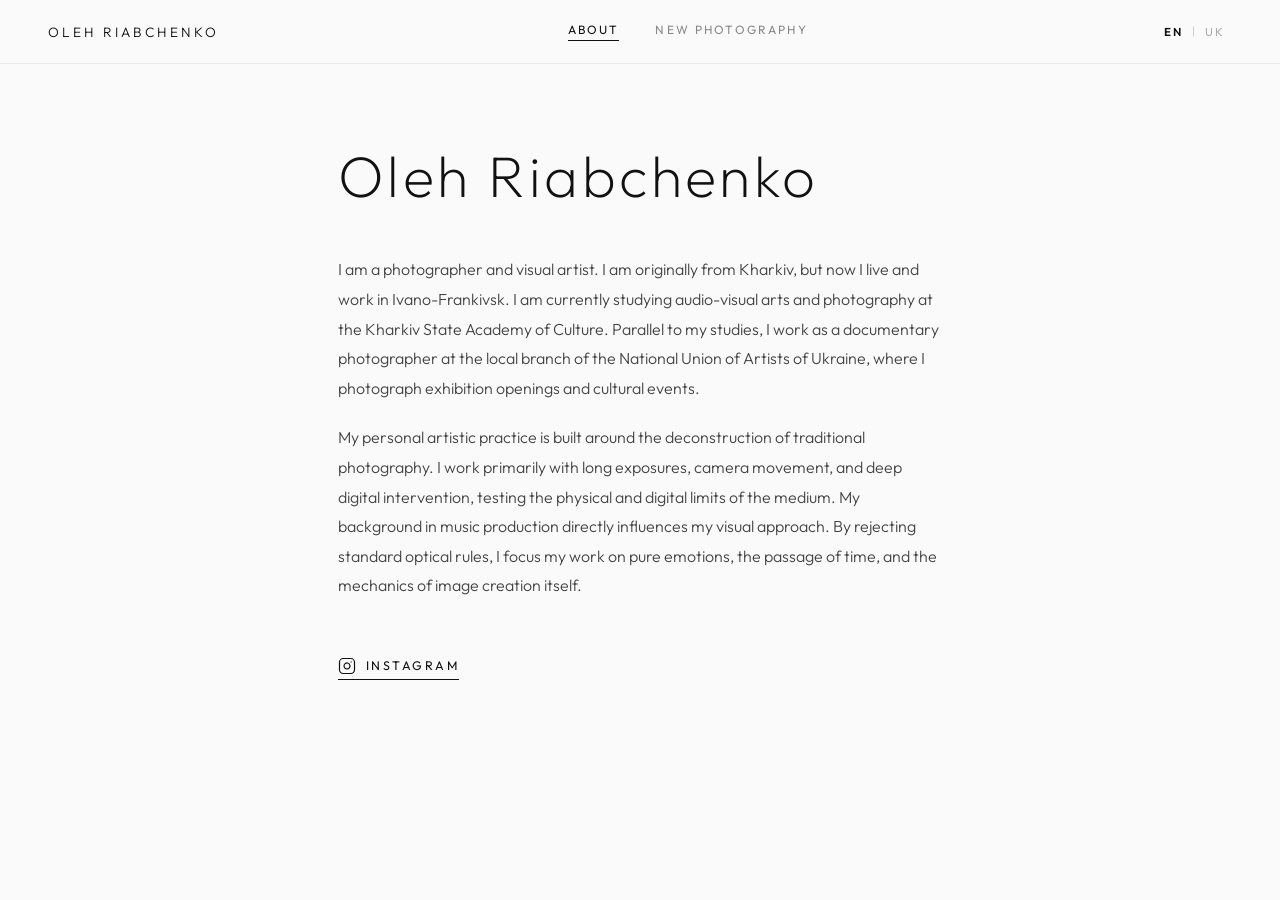
==== index.html @ 73f75c6a "fix: white lightbox overlay, close on photo click" ====
<!DOCTYPE html>
<html lang="en">
<head>
  <meta charset="UTF-8">
  <meta name="viewport" content="width=device-width, initial-scale=1.0">
  <title>Oleh Riabchenko</title>
  <meta name="description" content="Photography portfolio of Oleh Riabchenko — visual artist from Ukraine.">
  <link rel="preconnect" href="https://fonts.googleapis.com">
  <link rel="preconnect" href="https://fonts.gstatic.com" crossorigin>
  <link href="https://fonts.googleapis.com/css2?family=Outfit:wght@200;300;400;600&display=swap" rel="stylesheet">
  <style>
    *, *::before, *::after {
      box-sizing: border-box;
      margin: 0;
      padding: 0;
    }

    html {
      scroll-behavior: smooth;
    }

    body {
      font-family: 'Outfit', sans-serif;
      background: #fafafa;
      color: #111;
      min-height: 100vh;
    }

    /* ── Navigation ── */
    nav {
      position: fixed;
      top: 0; left: 0; right: 0;
      z-index: 200;
      display: flex;
      align-items: center;
      justify-content: space-between;
      padding: 0 48px;
      height: 64px;
      background: rgba(250, 250, 250, 0.92);
      backdrop-filter: blur(12px);
      -webkit-backdrop-filter: blur(12px);
      border-bottom: 1px solid rgba(0,0,0,0.07);
    }

    .nav-brand {
      font-size: 0.85rem;
      font-weight: 300;
      letter-spacing: 0.22em;
      text-transform: uppercase;
      color: #111;
      cursor: pointer;
      user-select: none;
      white-space: nowrap;
    }

    .nav-center {
      display: flex;
      align-items: center;
      gap: 36px;
    }

    .nav-link {
      font-size: 0.75rem;
      font-weight: 400;
      letter-spacing: 0.18em;
      text-transform: uppercase;
      color: #888;
      cursor: pointer;
      user-select: none;
      padding-bottom: 3px;
      border-bottom: 1px solid transparent;
      transition: color 0.2s, border-color 0.2s;
      white-space: nowrap;
    }

    .nav-link:hover {
      color: #111;
    }

    .nav-link.active {
      color: #111;
      border-bottom-color: #111;
    }

    .lang-toggle {
      display: flex;
      align-items: center;
      gap: 2px;
    }

    .lang-btn {
      background: none;
      border: none;
      cursor: pointer;
      padding: 5px 8px;
      font-size: 0.72rem;
      font-family: 'Outfit', sans-serif;
      letter-spacing: 0.12em;
      text-transform: uppercase;
      color: #aaa;
      transition: color 0.2s;
      line-height: 1;
    }

    .lang-btn.active {
      color: #111;
      font-weight: 600;
    }

    .lang-sep {
      color: #ccc;
      font-size: 0.7rem;
      pointer-events: none;
    }

    /* ── Pages ── */
    main {
      padding-top: 64px;
    }

    .page {
      display: none;
    }

    .page.active {
      display: block;
      animation: pageIn 0.35s cubic-bezier(0.25, 0.46, 0.45, 0.94) both;
    }

    @keyframes pageIn {
      from { opacity: 0; transform: translateY(12px); }
      to   { opacity: 1; transform: translateY(0); }
    }

    /* ── About ── */
    .about-wrap {
      max-width: 700px;
      margin: 0 auto;
      padding: 80px 48px 120px;
    }

    .about-name {
      font-size: clamp(2.2rem, 5vw, 3.6rem);
      font-weight: 200;
      letter-spacing: 0.06em;
      line-height: 1.1;
      margin-bottom: 48px;
      color: #111;
    }

    .about-body {
      font-size: 1rem;
      line-height: 1.85;
      color: #444;
      font-weight: 300;
    }

    .about-body p + p {
      margin-top: 20px;
    }

    .ig-link {
      display: inline-flex;
      align-items: center;
      gap: 10px;
      margin-top: 56px;
      text-decoration: none;
      color: #111;
      font-size: 0.78rem;
      letter-spacing: 0.2em;
      text-transform: uppercase;
      font-weight: 400;
      padding-bottom: 4px;
      border-bottom: 1px solid #111;
      transition: opacity 0.25s;
    }

    .ig-link:hover {
      opacity: 0.45;
    }

    .ig-link svg {
      flex-shrink: 0;
    }

    /* ── Photography ── */
    .photo-wrap {
      max-width: 1440px;
      margin: 0 auto;
      padding: 80px 48px 120px;
    }

    .photo-heading {
      font-size: clamp(1.8rem, 4vw, 3rem);
      font-weight: 200;
      letter-spacing: 0.08em;
      margin-bottom: 36px;
      color: #111;
    }

    .photo-intro {
      max-width: 760px;
      font-size: 0.96rem;
      line-height: 1.85;
      color: #555;
      font-weight: 300;
      margin-bottom: 72px;
    }

    .photo-intro p + p {
      margin-top: 18px;
    }

    /* ── Grid ── */
    .grid {
      display: grid;
      grid-template-columns: repeat(4, 1fr);
      gap: 6px;
    }

    @media (max-width: 1100px) {
      .grid { grid-template-columns: repeat(3, 1fr); }
    }

    @media (max-width: 700px) {
      .grid { grid-template-columns: repeat(2, 1fr); }
      nav { padding: 0 20px; }
      .nav-brand { font-size: 0.75rem; letter-spacing: 0.12em; }
      .nav-center { gap: 20px; }
      .about-wrap, .photo-wrap { padding: 60px 20px 80px; }
    }

    .grid-item {
      overflow: hidden;
      cursor: zoom-in;
      background: #e8e8e8;
      aspect-ratio: 4 / 5;
      position: relative;
    }

    .grid-item img {
      width: 100%;
      height: 100%;
      object-fit: cover;
      display: block;
      transition: transform 0.45s cubic-bezier(0.25, 0.46, 0.45, 0.94),
                  opacity 0.3s;
    }

    .grid-item:hover img {
      transform: scale(1.04);
    }

    /* ── Lightbox ── */
    #lightbox {
      display: none;
      position: fixed;
      inset: 0;
      z-index: 1000;
      background: rgba(255, 255, 255, 0.97);
      align-items: center;
      justify-content: center;
      cursor: zoom-out;
    }

    #lightbox.open {
      display: flex;
      animation: lbIn 0.2s ease both;
    }

    @keyframes lbIn {
      from { opacity: 0; }
      to   { opacity: 1; }
    }

    #lb-img {
      max-width: 92vw;
      max-height: 92vh;
      object-fit: contain;
      display: block;
      box-shadow: 0 24px 80px rgba(0,0,0,0.6);
    }

    #lb-close {
      position: fixed;
      top: 20px;
      right: 28px;
      width: 40px;
      height: 40px;
      display: flex;
      align-items: center;
      justify-content: center;
      color: rgba(0, 0, 0, 0.45);
      font-size: 1.8rem;
      cursor: pointer;
      background: none;
      border: none;
      line-height: 1;
      transition: color 0.2s;
      font-family: 'Outfit', sans-serif;
      font-weight: 200;
    }

    #lb-close:hover {
      color: #000;
    }
  </style>
</head>
<body>

  <!-- Navigation -->
  <nav>
    <span class="nav-brand" onclick="showPage('about')">Oleh Riabchenko</span>

    <div class="nav-center">
      <span class="nav-link active" id="nav-about" onclick="showPage('about')">About</span>
      <span class="nav-link" id="nav-photo" onclick="showPage('photo')">New Photography</span>
    </div>

    <div class="lang-toggle">
      <button class="lang-btn" id="btn-en" onclick="setLang('en')">EN</button>
      <span class="lang-sep">|</span>
      <button class="lang-btn" id="btn-uk" onclick="setLang('uk')">UK</button>
    </div>
  </nav>

  <main>

    <!-- About page -->
    <div class="page active" id="page-about">
      <div class="about-wrap">
        <h1 class="about-name" id="about-name">Oleh Riabchenko</h1>
        <div class="about-body" id="about-body"></div>
        <a class="ig-link" href="https://www.instagram.com/_riabchenkoo/" target="_blank" rel="noopener noreferrer">
          <svg width="18" height="18" viewBox="0 0 24 24" fill="none" stroke="currentColor" stroke-width="1.6" stroke-linecap="round" stroke-linejoin="round">
            <rect x="2" y="2" width="20" height="20" rx="5" ry="5"/>
            <path d="M16 11.37A4 4 0 1 1 12.63 8 4 4 0 0 1 16 11.37z"/>
            <line x1="17.5" y1="6.5" x2="17.51" y2="6.5"/>
          </svg>
          <span>Instagram</span>
        </a>
      </div>
    </div>

    <!-- New Photography page -->
    <div class="page" id="page-photo">
      <div class="photo-wrap">
        <h1 class="photo-heading" id="photo-heading">New Photography</h1>
        <div class="photo-intro" id="photo-intro"></div>
        <div class="grid" id="photo-grid"></div>
      </div>
    </div>

  </main>

  <!-- Lightbox -->
  <div id="lightbox" onclick="closeLb()">
    <button id="lb-close" onclick="closeLb()">×</button>
    <img id="lb-img" src="" alt="">
  </div>

  <script>
    // ─────────────────────────────────────────
    // Content
    // ─────────────────────────────────────────
    const T = {
      en: {
        navAbout: 'About',
        navPhoto: 'New Photography',
        aboutName: 'Oleh Riabchenko',
        aboutBody: [
          'I am a photographer and visual artist. I am originally from Kharkiv, but now I live and work in Ivano-Frankivsk. I am currently studying audio-visual arts and photography at the Kharkiv State Academy of Culture. Parallel to my studies, I work as a documentary photographer at the local branch of the National Union of Artists of Ukraine, where I photograph exhibition openings and cultural events.',
          'My personal artistic practice is built around the deconstruction of traditional photography. I work primarily with long exposures, camera movement, and deep digital intervention, testing the physical and digital limits of the medium. My background in music production directly influences my visual approach. By rejecting standard optical rules, I focus my work on pure emotions, the passage of time, and the mechanics of image creation itself.'
        ],
        photoHeading: 'New Photography',
        photoIntro: [
          'This series of images is a visual archive of my search for a photographic language: deconstructing traditional photography, seeking new impressions from the shooting process, and processing the resulting material.',
          'The project is based on rejecting standard shooting rules, embracing moderate randomness, impressions, and completely immersing myself in my feelings. It prompts reflection on time, the self, power, music, and enjoying the moment.',
          'At the end of 2023, while I was in Kharkiv, I stood on the balcony of my apartment and painted with light. Using a long exposure, I captured the headlights of cars, street lamps, and the light from the apartments in the building across the street. I was amazed by the result. It felt as if I had discovered a new kind of photography for myself. After that, I photographed everything that caught my eye in this manner. Camera movements played an important role in shaping the image.',
          'In 2025, after moving to Ivano-Frankivsk, I renewed my interest in this new photography. At first, I put the camera on a tripod and moved it horizontally, trying to create a temporal panorama of the landscape. After that, I took the camera off the tripod and shot entirely handheld. The long exposure was achieved using an ND filter and a stopped-down aperture. The exposure was set using several methods: aperture priority, manual mode, and BULB mode. The latter added more of my personal presence to the photograph.',
          'The subjects of my shoots were things I found interesting: textures, light, and environments.',
          'During the post-processing stage, I resorted to increasingly bold experiments. Initially, it was moderate image processing, but later it turned into severely squeezing the image. The RGB curves became increasingly unpredictable and extreme. Each channel of the RGB curve was edited individually. The intensity and style of the editing, the color choices, and the shapes reflect my state and emotions at the moment of processing the image. My goal was to distort the original image as much as possible and see something completely different.',
          'My works are open to interpretation. In them, you can see and hear what you are thinking about, or things you previously did not know.'
        ]
      },
      uk: {
        navAbout: 'Про мене',
        navPhoto: 'Нова фотографія',
        aboutName: 'Олег Рябченко',
        aboutBody: [
          'Я фотограф та візуальний митець. Я родом із Харкова, але зараз живу та працюю в Івано-Франківську. Наразі я вивчаю аудіовізуальне мистецтво та фотографію в Харківській державній академії культури. Паралельно з навчанням я працюю документальним фотографом у місцевому відділенні Національної спілки художників України, де знімаю відкриття виставок та культурні події.',
          'Моя особиста мистецька практика будується навколо деконструкції традиційної фотографії. Я працюю переважно з довгою витримкою, рухом камери та глибоким цифровим втручанням, випробовуючи фізичні та цифрові межі медіуму. Мій досвід у створенні музики безпосередньо впливає на мій візуальний підхід. Відкидаючи стандартні оптичні правила, я фокусую свою роботу на чистих емоціях, плині часу та самій механіці створення зображення.'
        ],
        photoHeading: 'Нова фотографія',
        photoIntro: [
          'Ця серія зображень є візуальним архівом мого пошуку фотографічної мови: деконструювання традиційної фотографії, пошук нових вражень від фотографування та обробки отриманого матеріалу.',
          'Проєкт базується на відмові від стандартних правил зйомки, помірній випадковості, враженнях та повному зануренні у свої відчуття. Він наштовхує на роздуми про час, власне Я, силу, музику та насолоду моментом.',
          'Наприкінці 2023 року, коли я був у Харкові, я стояв на балконі своєї квартири та малював світлом. На довгій витримці я захоплював світло фар машин, вуличних ліхтарів та світло з квартир у будинку навпроти. Я був вражений результатом. Я ніби відкрив для себе нову фотографію. Далі я фотографував так усе, що потрапляло під мій погляд. Рухи камери відігравали важливу роль у формуванні зображення.',
          'У 2025 році, переїхавши до Івано-Франківська, я поновив свою зацікавленість новою фотографією. Спочатку я ставив камеру на штатив та рухав її горизонтально, намагаючись зробити часову панораму пейзажу. Після цього я зняв камеру зі штатива та робив знімки суто з рук. Довгу витримку забезпечували ND-фільтр та прикрита діафрагма. Витримка встановлювалася декількома методами: пріоритетом діафрагми, ручним режимом, режимом BULB. Останній режим додавав до фотографії більше моєї присутності.',
          'Об\'єктами зйомки ставали цікаві для мене речі, текстури, світло, середовища.',
          'На етапі постобробки я вдавався до дедалі сміливіших експериментів. Спочатку це була помірна обробка зображення, потім це перетворилося на дуже грубе вичавлювання зображення. RGB-криві ставали дедалі непередбачуваними та екстремальними. Кожен канал RGB-кривої редагувався окремо. Сила та стиль обробки, кольорові рішення та форми відображають мій стан та емоції у момент обробки зображення. Я мав на меті максимально спотворити оригінальне зображення та побачити щось зовсім інше.',
          'Мої роботи вільні для інтерпретації. У них можна побачити та почути те, про що ви думаєте, або те, про що раніше не знали.'
        ]
      }
    };

    // ─────────────────────────────────────────
    // Photos list
    // ─────────────────────────────────────────
    const PHOTOS = [
      '0.1.jpg','0.10.jpg','0.2.jpg','0.3.jpg','0.4.jpg','0.5.jpg','0.6.jpg',
      '1.jpg','108.jpg','109.jpg','110.jpg','111.jpg','112.jpg','113.jpg','114.jpg',
      '117.jpg','119.jpg','12.jpg','120.jpg','122.jpg','124.jpg','125.jpg','127.jpg',
      '13.jpg','130.jpg','131.jpg','132.jpg','133.jpg','135.jpg','136.jpg','137.jpg',
      '138.jpg','139.jpg','14.jpg','143.jpg','144.jpg','145.jpg','146.jpg','147.jpg',
      '148.jpg','149.jpg','150.jpg','151.jpg','155.jpg','156.jpg','157.jpg','158.jpg',
      '159.jpg','160.jpg','161.jpg','162.jpg','164.jpg','165.jpg','166.jpg','168.jpg',
      '169.jpg','174.jpg','175.jpg','176.jpg','177.jpg','18.jpg','2.jpg','27.jpg',
      '28.jpg','29.jpg','3.jpg','32.jpg','35.jpg','36.jpg','39.jpg','4.jpg',
      '40.jpg','41.jpg','42.jpg','45.jpg','46.jpg','47.jpg','48.jpg','49.jpg',
      '50.jpg','52.jpg','53.jpg','55.jpg','59.jpg','60.jpg','61.jpg','65.jpg',
      '66.jpg','67.jpg','68.jpg','69.jpg','71.jpg','73.jpg','75.jpg','77.jpg',
      '81.jpg','87.jpg','88.jpg','90.jpg','91.jpg','92.jpg','93.jpg','94.jpg',
      '95.jpg','96.jpg','98.jpg'
    ];

    // ─────────────────────────────────────────
    // State
    // ─────────────────────────────────────────
    let lang = 'en';

    // ─────────────────────────────────────────
    // Language
    // ─────────────────────────────────────────
    function setLang(l) {
      lang = l;
      const c = T[l];

      document.documentElement.lang = l === 'uk' ? 'uk' : 'en';

      document.getElementById('nav-about').textContent = c.navAbout;
      document.getElementById('nav-photo').textContent = c.navPhoto;
      document.getElementById('about-name').textContent = c.aboutName;

      document.getElementById('about-body').innerHTML =
        c.aboutBody.map(p => `<p>${p}</p>`).join('');

      document.getElementById('photo-heading').textContent = c.photoHeading;
      document.getElementById('photo-intro').innerHTML =
        c.photoIntro.map(p => `<p>${p}</p>`).join('');

      document.getElementById('btn-en').classList.toggle('active', l === 'en');
      document.getElementById('btn-uk').classList.toggle('active', l === 'uk');
    }

    // ─────────────────────────────────────────
    // Page switching
    // ─────────────────────────────────────────
    function showPage(id) {
      document.querySelectorAll('.page').forEach(p => p.classList.remove('active'));
      document.querySelectorAll('.nav-link').forEach(l => l.classList.remove('active'));

      document.getElementById('page-' + id).classList.add('active');
      document.getElementById('nav-' + (id === 'photo' ? 'photo' : 'about')).classList.add('active');

      window.scrollTo({ top: 0, behavior: 'instant' });
    }

    // ─────────────────────────────────────────
    // Lightbox
    // ─────────────────────────────────────────
    function openLb(src) {
      document.getElementById('lb-img').src = src;
      document.getElementById('lightbox').classList.add('open');
      document.body.style.overflow = 'hidden';
    }

    function closeLb() {
      document.getElementById('lightbox').classList.remove('open');
      document.body.style.overflow = '';
    }

    document.addEventListener('keydown', e => {
      if (e.key === 'Escape') closeLb();
    });

    // Click on photo itself also closes lightbox
    document.getElementById('lb-img').addEventListener('click', () => closeLb());

    // ─────────────────────────────────────────
    // ─────────────────────────────────────────
    // Natural numeric sort for filenames like 0.1.jpg, 0.10.jpg, 1.jpg, 108.jpg
    // Splits name by ".", compares each segment as integer:
    //   0.1 → [0,1], 0.10 → [0,10], 1 → [1], 108 → [108]
    // Result: 0.1, 0.2, 0.3, 0.4, 0.5, 0.6, 0.10, 1, 2, 3 … 108 …
    // ─────────────────────────────────────────
    function photoKey(f) {
      return f.replace(/\.jpg$/i, '').split('.').map(Number);
    }
    function comparePhotos(a, b) {
      const ak = photoKey(a), bk = photoKey(b);
      for (let i = 0; i < Math.max(ak.length, bk.length); i++) {
        const d = (ak[i] ?? -1) - (bk[i] ?? -1);
        if (d !== 0) return d;
      }
      return 0;
    }
    PHOTOS.sort(comparePhotos);

    // ─────────────────────────────────────────
    // Build photo grid
    // ─────────────────────────────────────────
    function buildGrid() {
      const grid = document.getElementById('photo-grid');
      PHOTOS.forEach(file => {
        const wrap = document.createElement('div');
        wrap.className = 'grid-item';

        const img = document.createElement('img');
        img.src = 'photos/' + file;
        img.alt = '';
        img.loading = 'lazy';
        img.decoding = 'async';

        // Hide broken images
        img.onerror = () => { wrap.style.display = 'none'; };

        wrap.addEventListener('click', () => openLb('photos/' + file));
        wrap.appendChild(img);
        grid.appendChild(wrap);
      });
    }

    // ─────────────────────────────────────────
    // Init
    // ─────────────────────────────────────────
    (function init() {
      buildGrid();
      setLang('en'); // default

      // Auto-detect country
      fetch('https://ipapi.co/json/')
        .then(r => r.json())
        .then(d => { if (d.country_code === 'UA') setLang('uk'); })
        .catch(() => {}); // stay on EN
    })();
  </script>

</body>
</html>
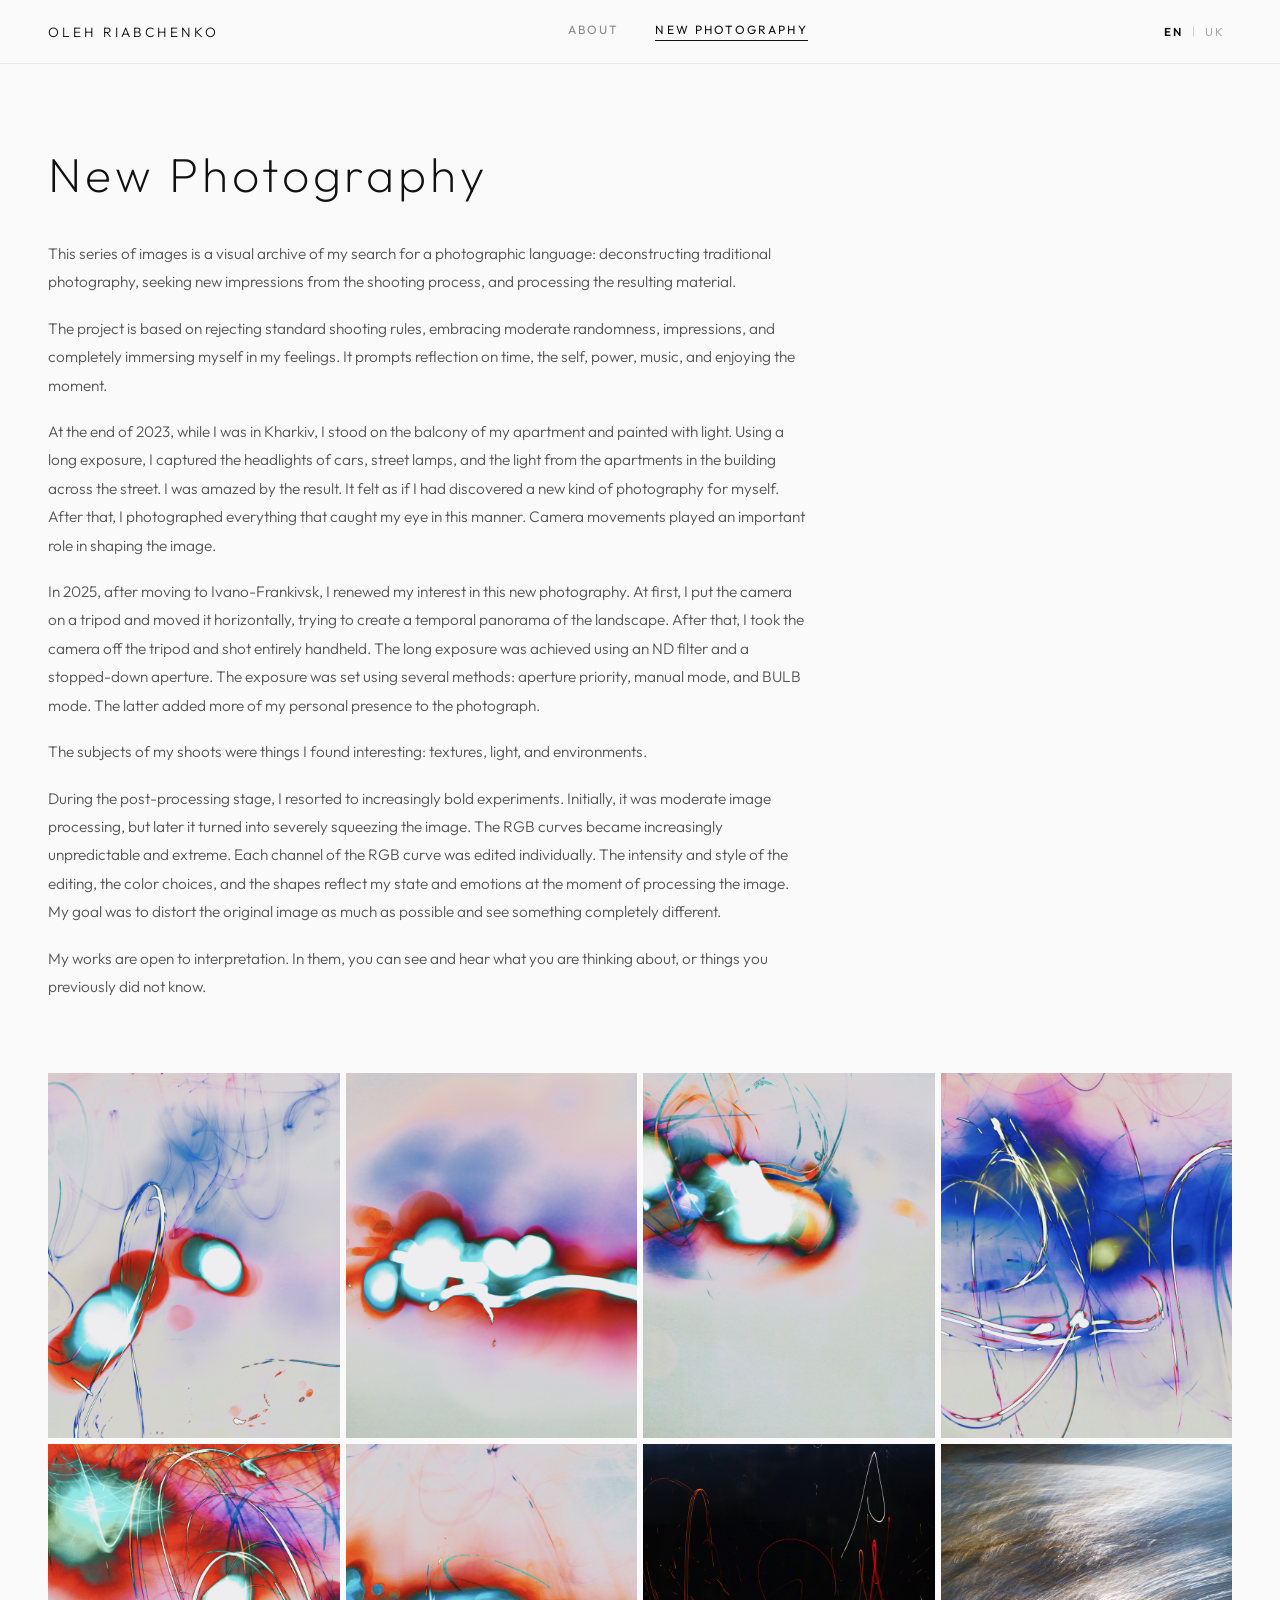
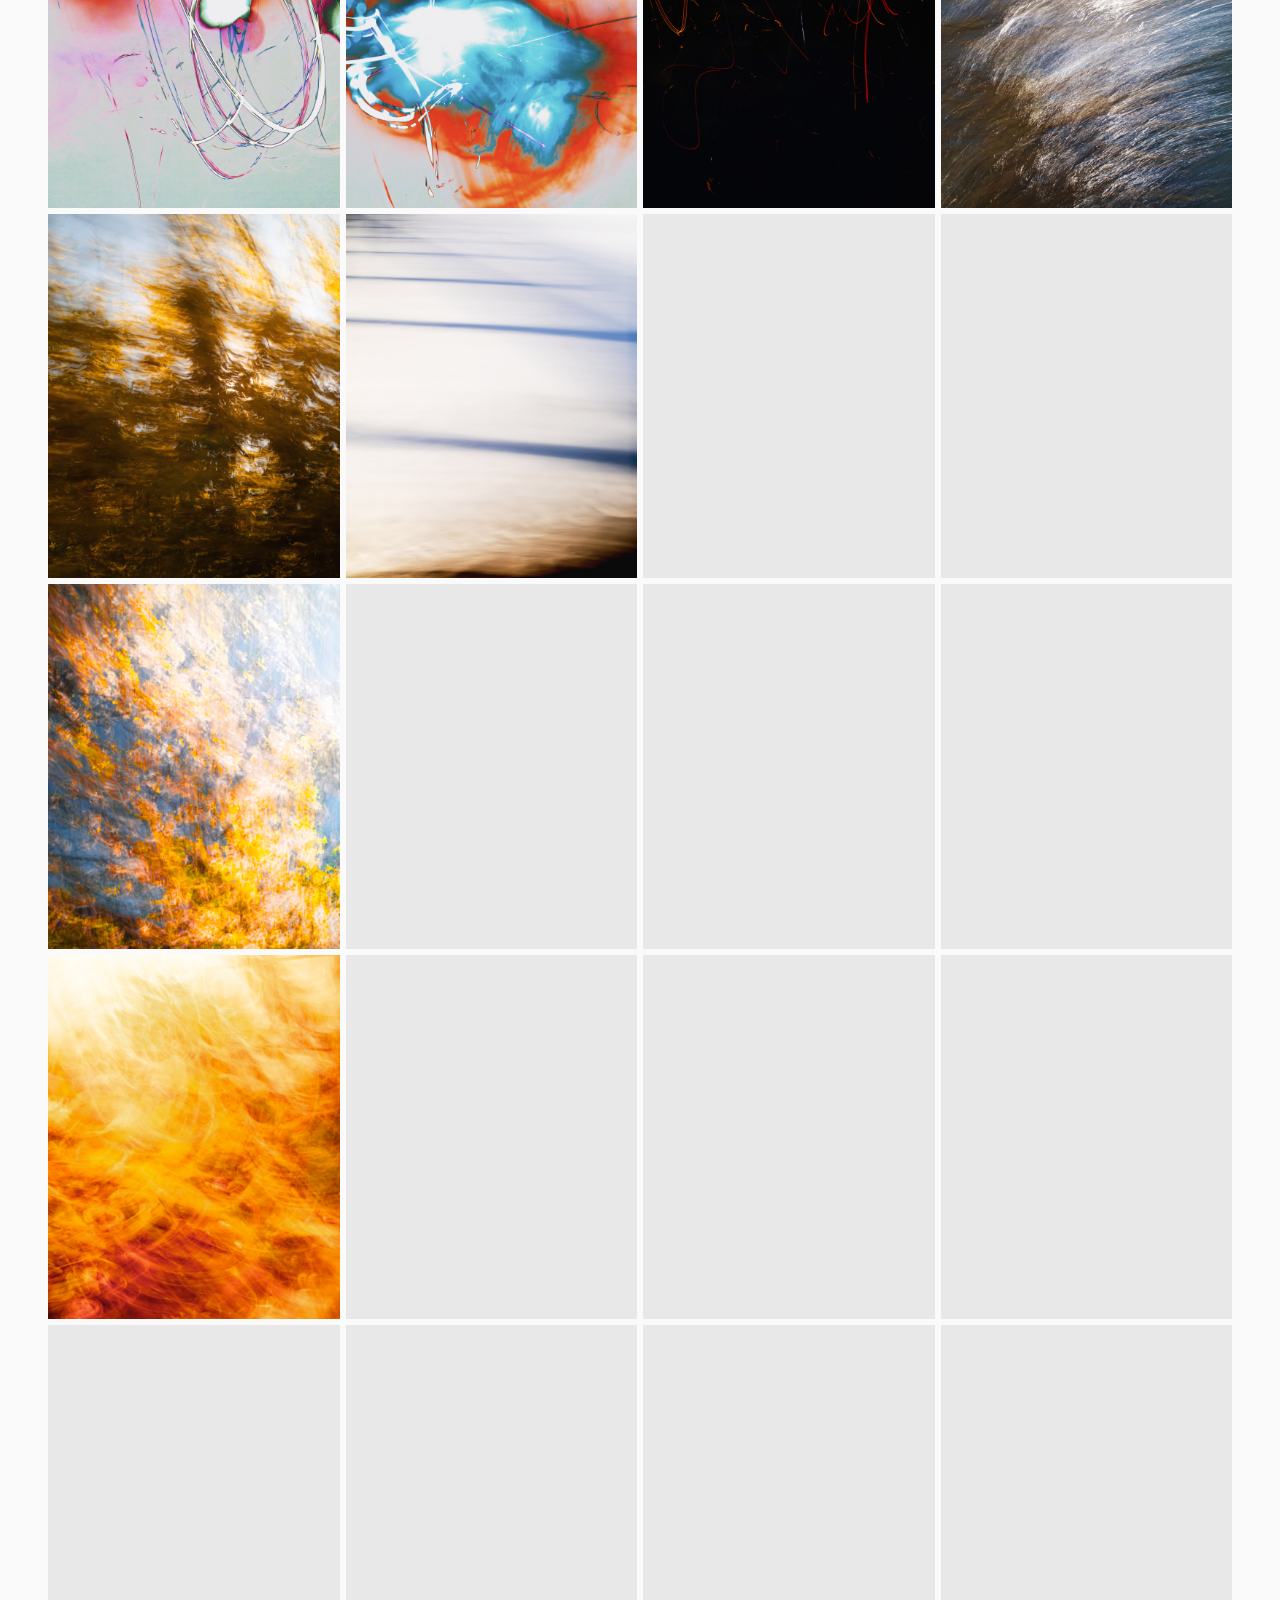
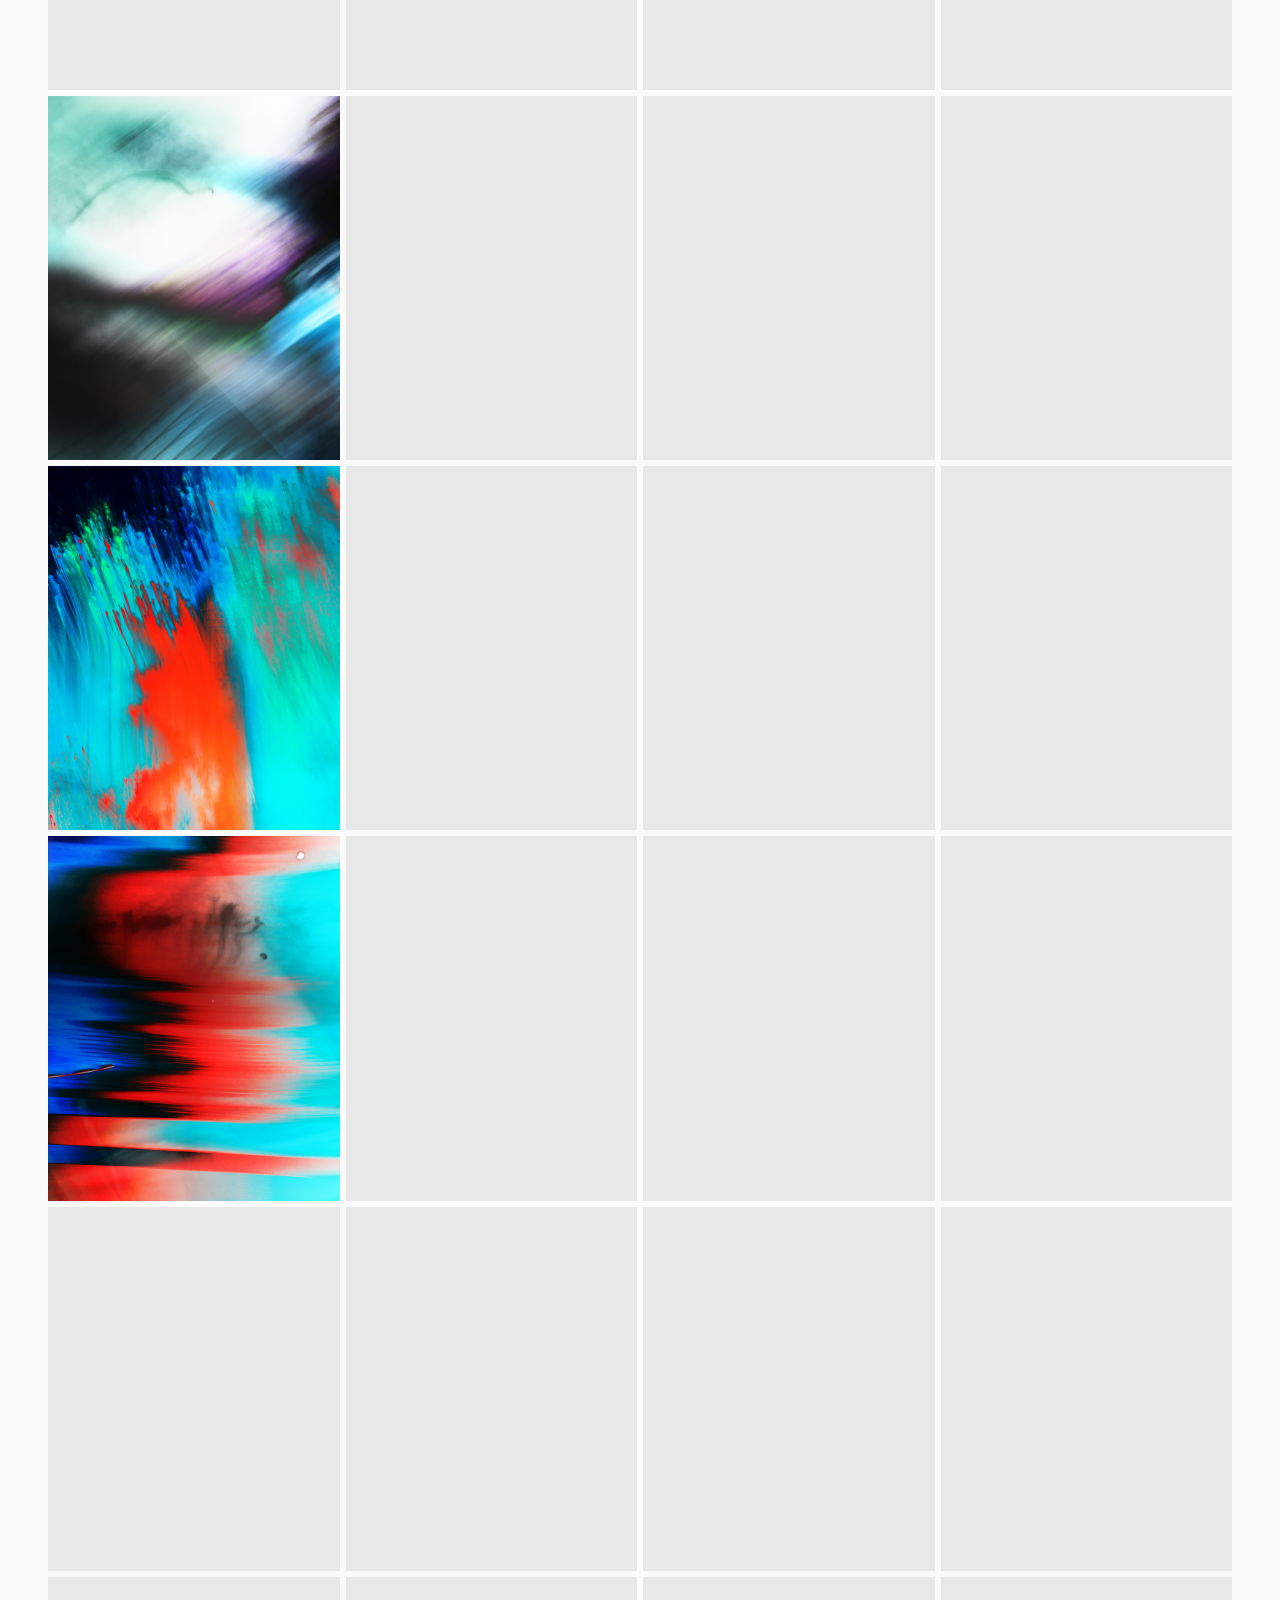
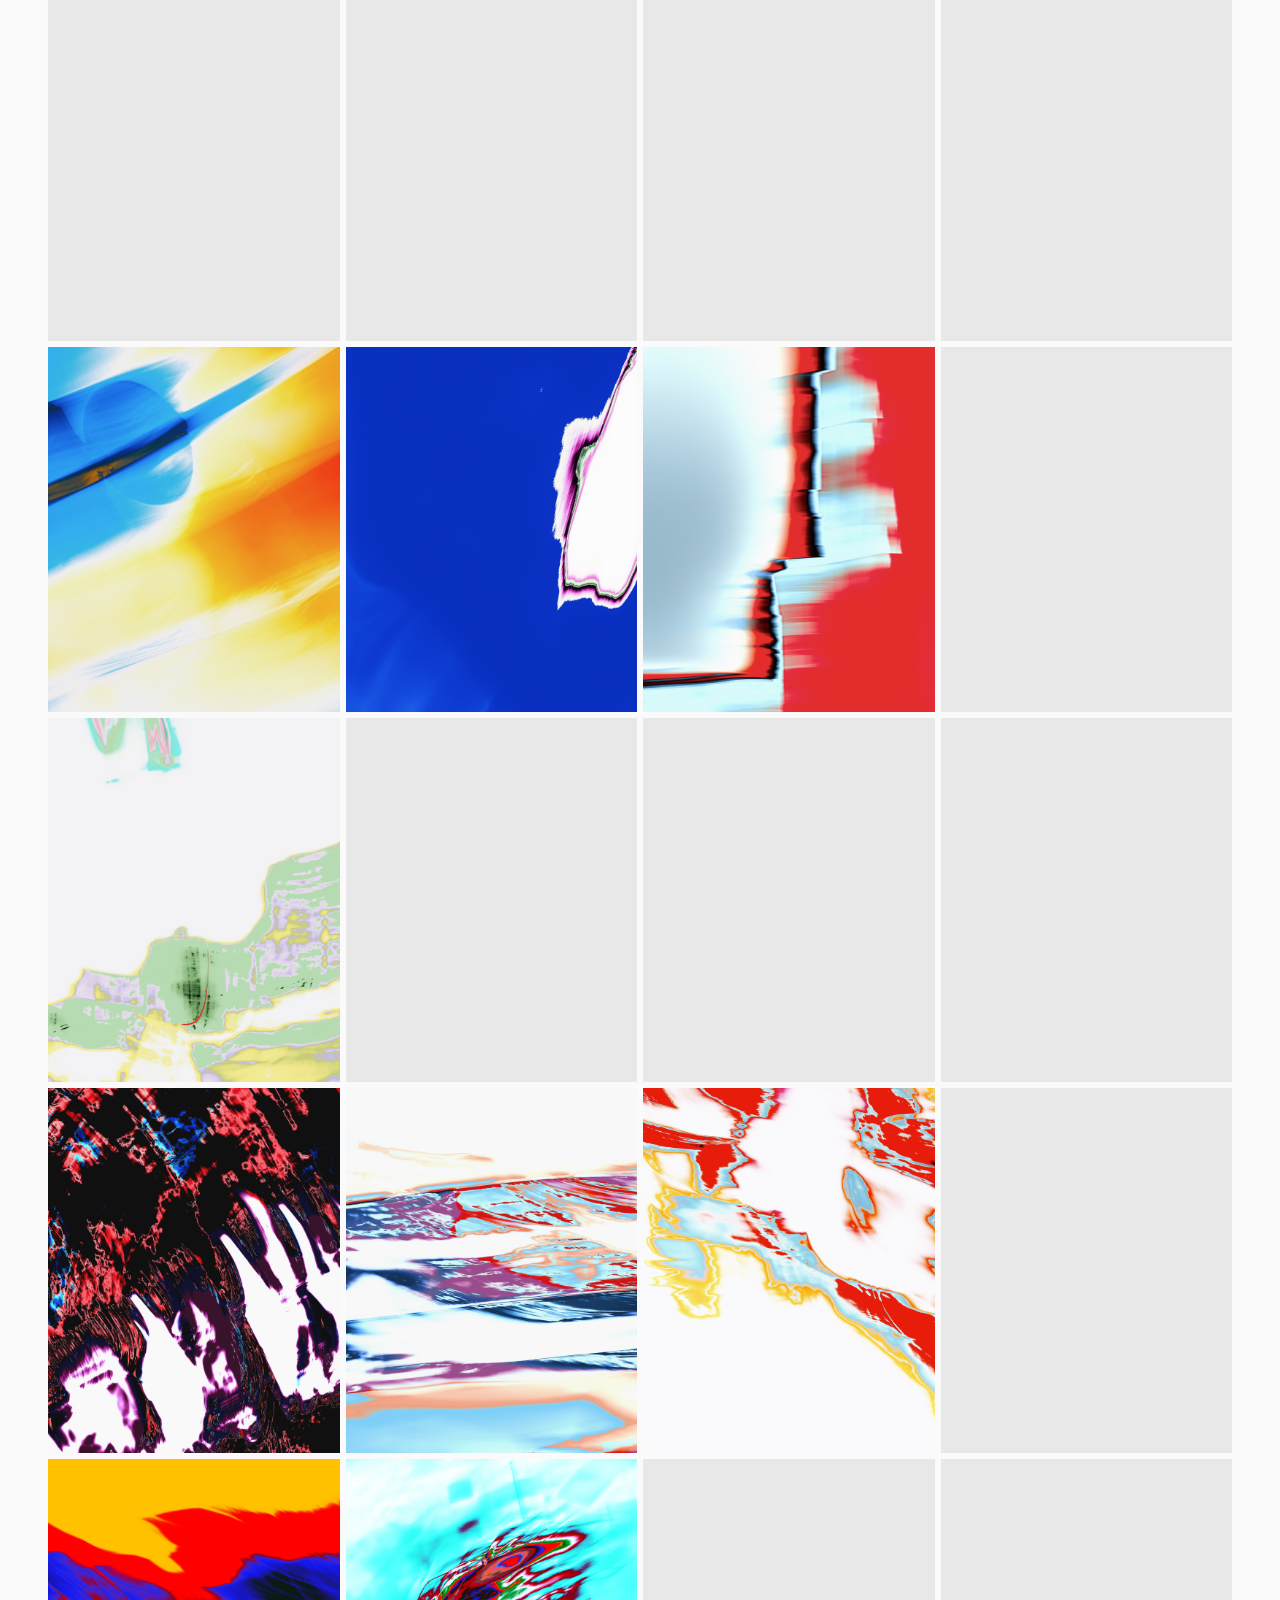
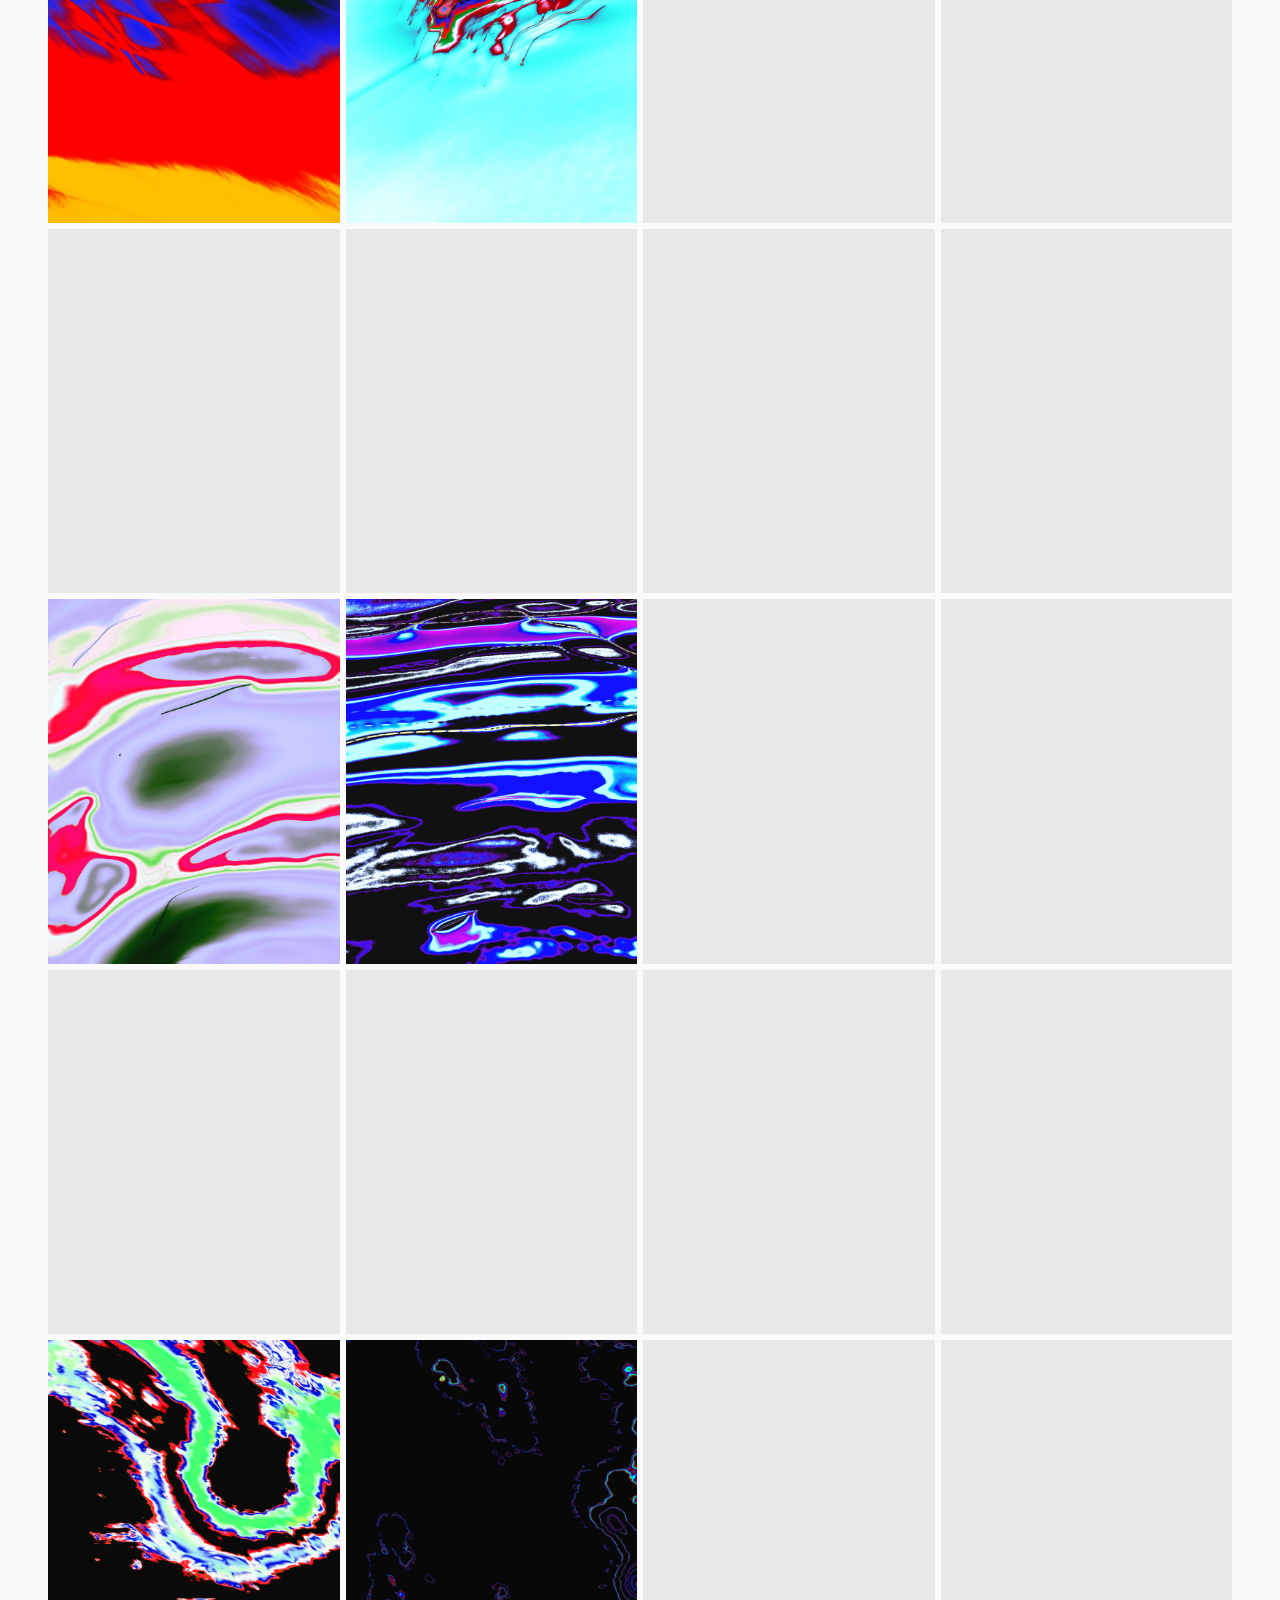
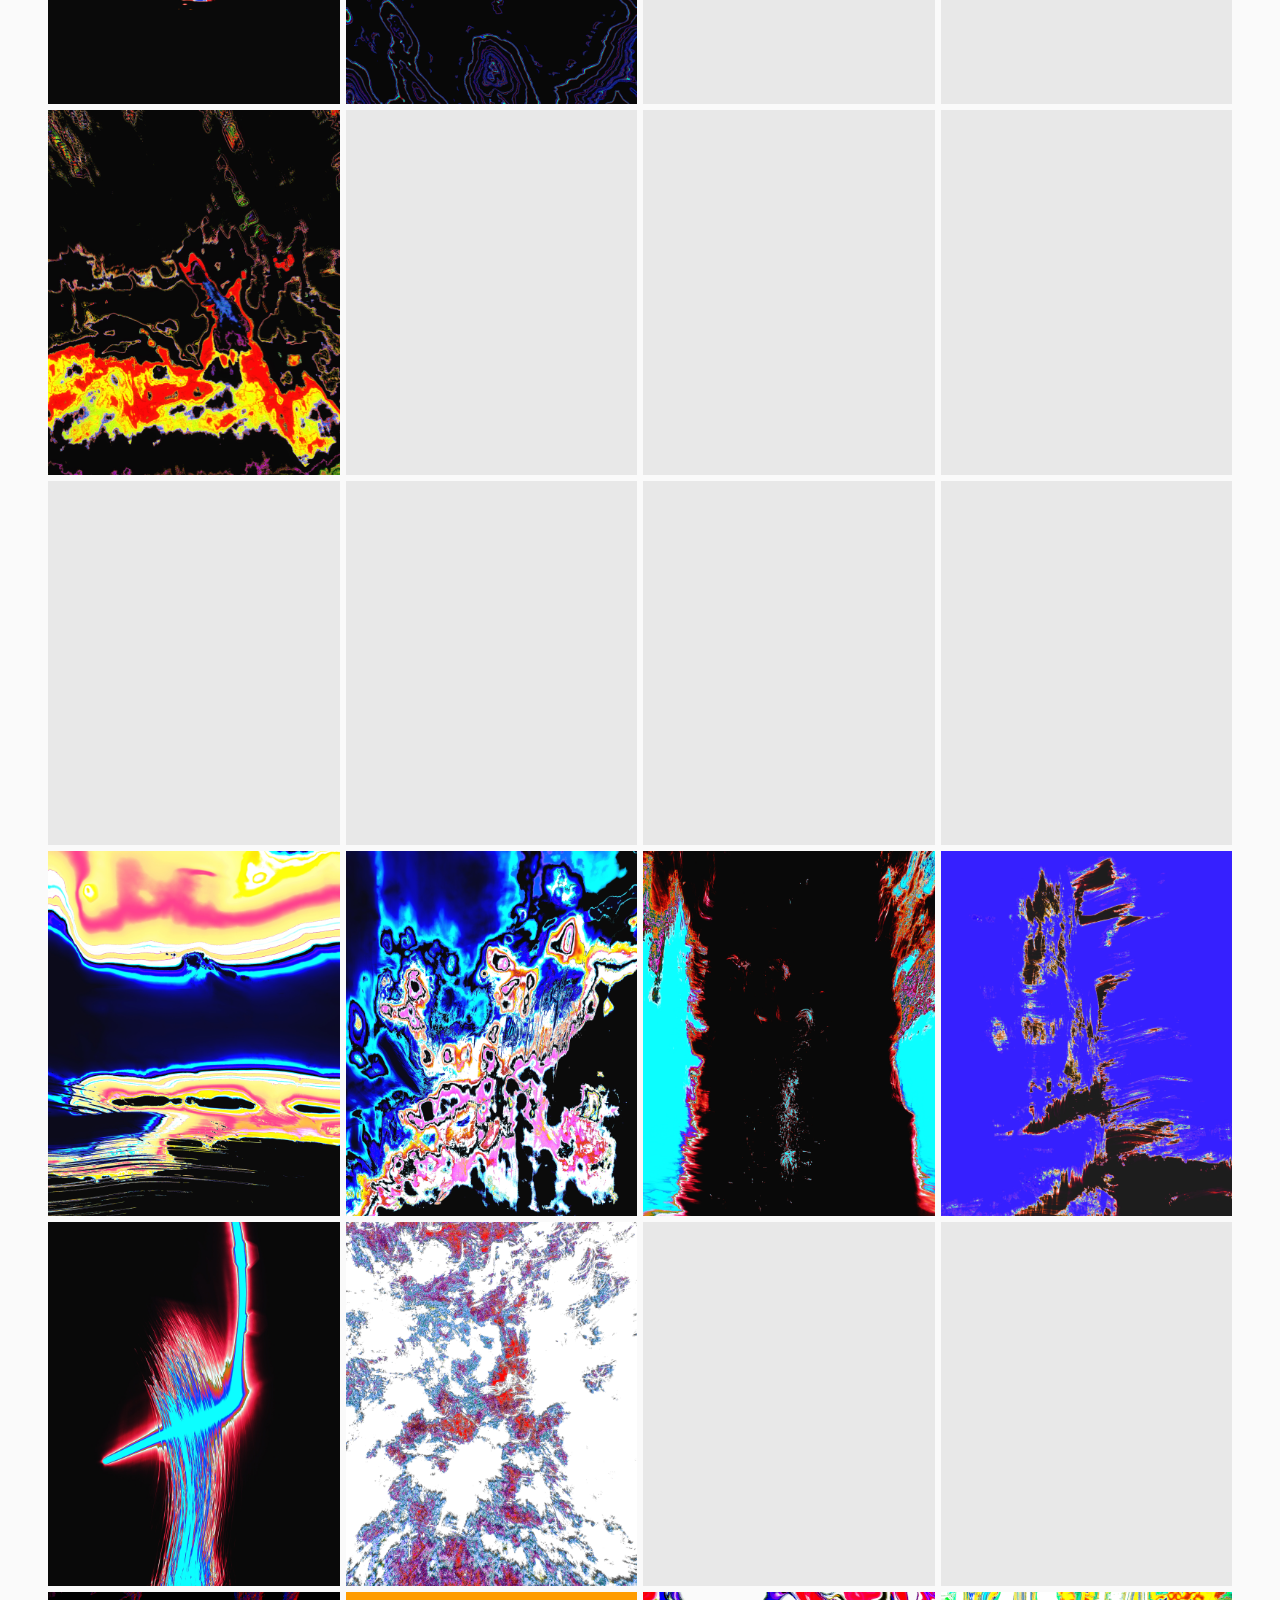
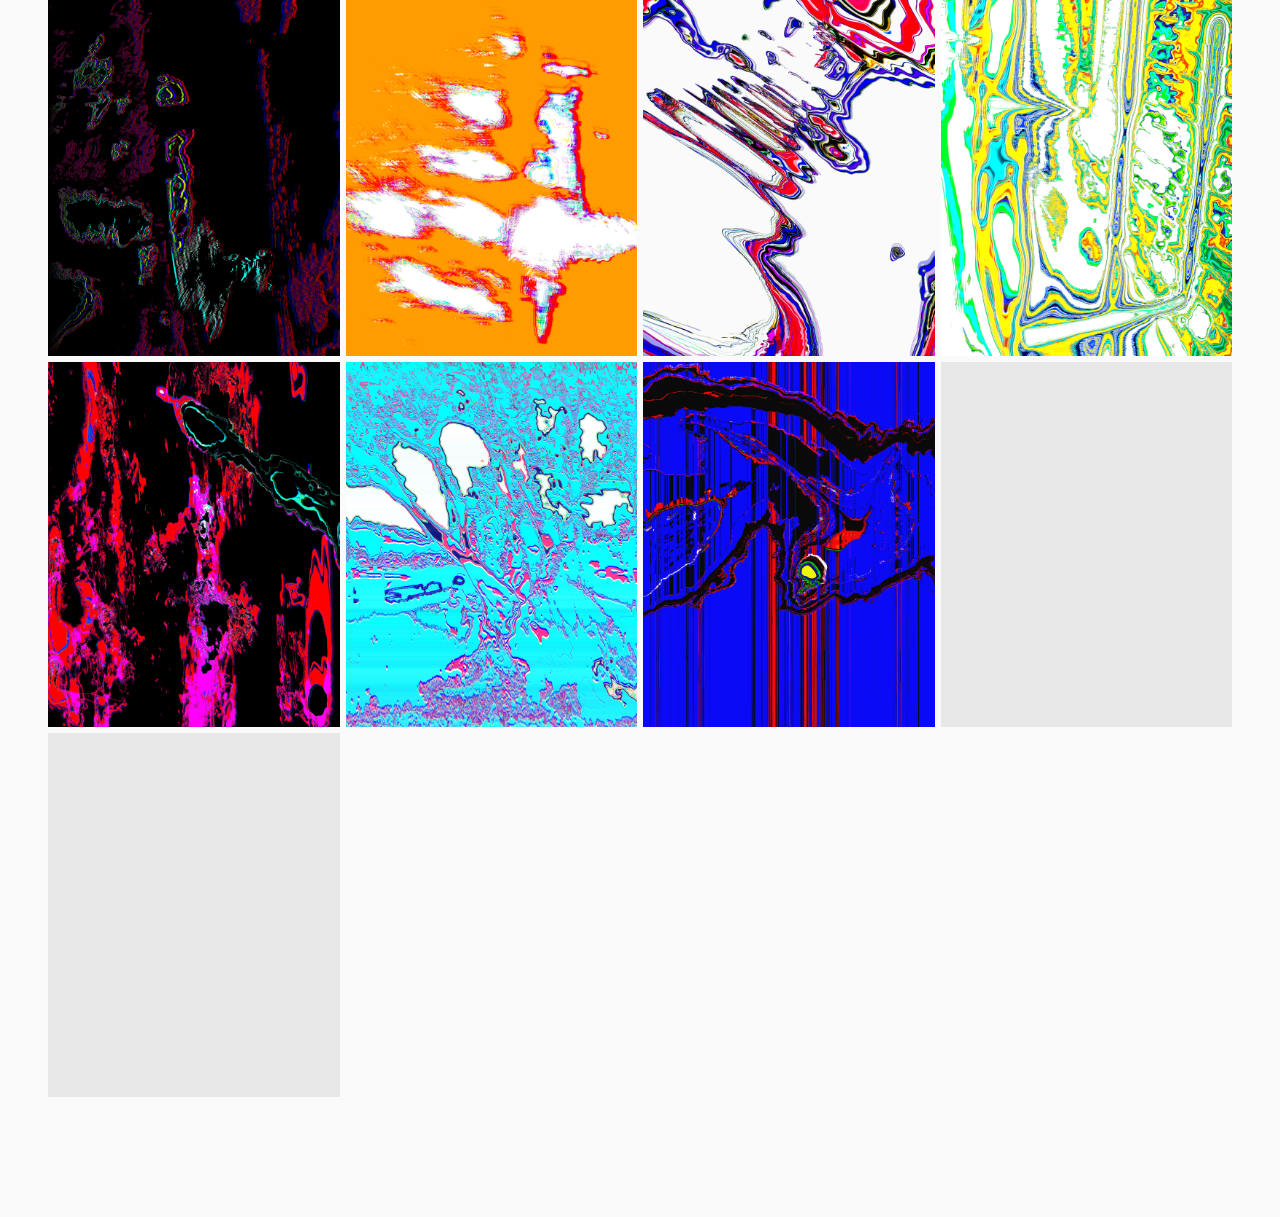
==== commit 5ae0b1ef: "feat: set New Photography as default landing page" ====
--- a/index.html
+++ b/index.html
@@ -218,6 +218,32 @@
       gap: 6px;
     }
 
+    /* ── Hamburger ── */
+    .hamburger {
+      display: none;
+      flex-direction: column;
+      justify-content: center;
+      gap: 5px;
+      cursor: pointer;
+      background: none;
+      border: none;
+      padding: 8px;
+      margin-left: auto;
+    }
+
+    .hamburger span {
+      display: block;
+      width: 22px;
+      height: 1.5px;
+      background: #111;
+      transition: transform 0.25s ease, opacity 0.2s ease;
+      transform-origin: center;
+    }
+
+    .hamburger.open span:nth-child(1) { transform: translateY(6.5px) rotate(45deg); }
+    .hamburger.open span:nth-child(2) { opacity: 0; transform: scaleX(0); }
+    .hamburger.open span:nth-child(3) { transform: translateY(-6.5px) rotate(-45deg); }
+
     @media (max-width: 1100px) {
       .grid { grid-template-columns: repeat(3, 1fr); }
     }
@@ -226,9 +252,77 @@
       .grid { grid-template-columns: repeat(2, 1fr); }
       nav { padding: 0 20px; }
       .nav-brand { font-size: 0.75rem; letter-spacing: 0.12em; }
-      .nav-center { gap: 20px; }
+      .nav-center { display: none; }
+      .lang-toggle { display: none; }
+      .hamburger { display: flex; }
       .about-wrap, .photo-wrap { padding: 60px 20px 80px; }
     }
+
+
+
+    /* ── Mobile menu ── */
+    .mobile-menu {
+      display: none;
+      position: fixed;
+      top: 64px;
+      left: 0;
+      right: 0;
+      z-index: 190;
+      background: rgba(250, 250, 250, 0.97);
+      backdrop-filter: blur(12px);
+      -webkit-backdrop-filter: blur(12px);
+      border-bottom: 1px solid rgba(0,0,0,0.07);
+      flex-direction: column;
+      padding: 28px 24px 36px;
+      gap: 0;
+    }
+
+    .mobile-menu.open {
+      display: flex;
+      animation: slideDown 0.22s cubic-bezier(0.25,0.46,0.45,0.94) both;
+    }
+
+    @keyframes slideDown {
+      from { opacity: 0; transform: translateY(-6px); }
+      to   { opacity: 1; transform: translateY(0); }
+    }
+
+    .m-link {
+      font-size: 0.9rem;
+      font-weight: 300;
+      letter-spacing: 0.18em;
+      text-transform: uppercase;
+      color: #888;
+      cursor: pointer;
+      padding: 14px 0;
+      border-bottom: 1px solid rgba(0,0,0,0.06);
+      transition: color 0.2s;
+    }
+
+    .m-link:last-of-type { border-bottom: none; }
+    .m-link:hover, .m-link.active { color: #111; }
+
+    .m-lang {
+      display: flex;
+      align-items: center;
+      gap: 2px;
+      padding-top: 20px;
+    }
+
+    .m-lang-btn {
+      background: none;
+      border: none;
+      cursor: pointer;
+      padding: 5px 8px;
+      font-size: 0.75rem;
+      font-family: 'Outfit', sans-serif;
+      letter-spacing: 0.12em;
+      text-transform: uppercase;
+      color: #aaa;
+      transition: color 0.2s;
+    }
+
+    .m-lang-btn.active { color: #111; font-weight: 600; }
 
     .grid-item {
       overflow: hidden;
@@ -313,8 +407,8 @@
     <span class="nav-brand" onclick="showPage('about')">Oleh Riabchenko</span>
 
     <div class="nav-center">
-      <span class="nav-link active" id="nav-about" onclick="showPage('about')">About</span>
-      <span class="nav-link" id="nav-photo" onclick="showPage('photo')">New Photography</span>
+      <span class="nav-link" id="nav-about" onclick="showPage('about')">About</span>
+      <span class="nav-link active" id="nav-photo" onclick="showPage('photo')">New Photography</span>
     </div>
 
     <div class="lang-toggle">
@@ -322,12 +416,28 @@
       <span class="lang-sep">|</span>
       <button class="lang-btn" id="btn-uk" onclick="setLang('uk')">UK</button>
     </div>
+
+    <!-- Hamburger (mobile only) -->
+    <button class="hamburger" id="hamburger" onclick="toggleMenu()" aria-label="Menu">
+      <span></span><span></span><span></span>
+    </button>
   </nav>
 
+  <!-- Mobile menu -->
+  <div class="mobile-menu" id="mobile-menu">
+    <span class="m-link" id="m-nav-about" onclick="showPage('about')">About</span>
+    <span class="m-link active" id="m-nav-photo" onclick="showPage('photo')">New Photography</span>
+    <div class="m-lang">
+      <button class="m-lang-btn" id="m-btn-en" onclick="setLang('en')">EN</button>
+      <span class="lang-sep">|</span>
+      <button class="m-lang-btn" id="m-btn-uk" onclick="setLang('uk')">UK</button>
+    </div>
+  </div>
+
   <main>
 
     <!-- About page -->
-    <div class="page active" id="page-about">
+    <div class="page" id="page-about">
       <div class="about-wrap">
         <h1 class="about-name" id="about-name">Oleh Riabchenko</h1>
         <div class="about-body" id="about-body"></div>
@@ -343,7 +453,7 @@
     </div>
 
     <!-- New Photography page -->
-    <div class="page" id="page-photo">
+    <div class="page active" id="page-photo">
       <div class="photo-wrap">
         <h1 class="photo-heading" id="photo-heading">New Photography</h1>
         <div class="photo-intro" id="photo-intro"></div>
@@ -440,6 +550,8 @@
 
       document.getElementById('nav-about').textContent = c.navAbout;
       document.getElementById('nav-photo').textContent = c.navPhoto;
+      document.getElementById('m-nav-about').textContent = c.navAbout;
+      document.getElementById('m-nav-photo').textContent = c.navPhoto;
       document.getElementById('about-name').textContent = c.aboutName;
 
       document.getElementById('about-body').innerHTML =
@@ -451,6 +563,10 @@
 
       document.getElementById('btn-en').classList.toggle('active', l === 'en');
       document.getElementById('btn-uk').classList.toggle('active', l === 'uk');
+      document.getElementById('m-btn-en').classList.toggle('active', l === 'en');
+      document.getElementById('m-btn-uk').classList.toggle('active', l === 'uk');
+
+      closeMenu();
     }
 
     // ─────────────────────────────────────────
@@ -459,11 +575,30 @@
     function showPage(id) {
       document.querySelectorAll('.page').forEach(p => p.classList.remove('active'));
       document.querySelectorAll('.nav-link').forEach(l => l.classList.remove('active'));
+      document.querySelectorAll('.m-link').forEach(l => l.classList.remove('active'));
 
       document.getElementById('page-' + id).classList.add('active');
       document.getElementById('nav-' + (id === 'photo' ? 'photo' : 'about')).classList.add('active');
+      document.getElementById('m-nav-' + (id === 'photo' ? 'photo' : 'about')).classList.add('active');
 
       window.scrollTo({ top: 0, behavior: 'instant' });
+      closeMenu();
+    }
+
+    // ─────────────────────────────────────────
+    // Mobile menu
+    // ─────────────────────────────────────────
+    function toggleMenu() {
+      const menu = document.getElementById('mobile-menu');
+      const btn  = document.getElementById('hamburger');
+      const isOpen = menu.classList.contains('open');
+      menu.classList.toggle('open', !isOpen);
+      btn.classList.toggle('open', !isOpen);
+    }
+
+    function closeMenu() {
+      document.getElementById('mobile-menu').classList.remove('open');
+      document.getElementById('hamburger').classList.remove('open');
     }
 
     // ─────────────────────────────────────────
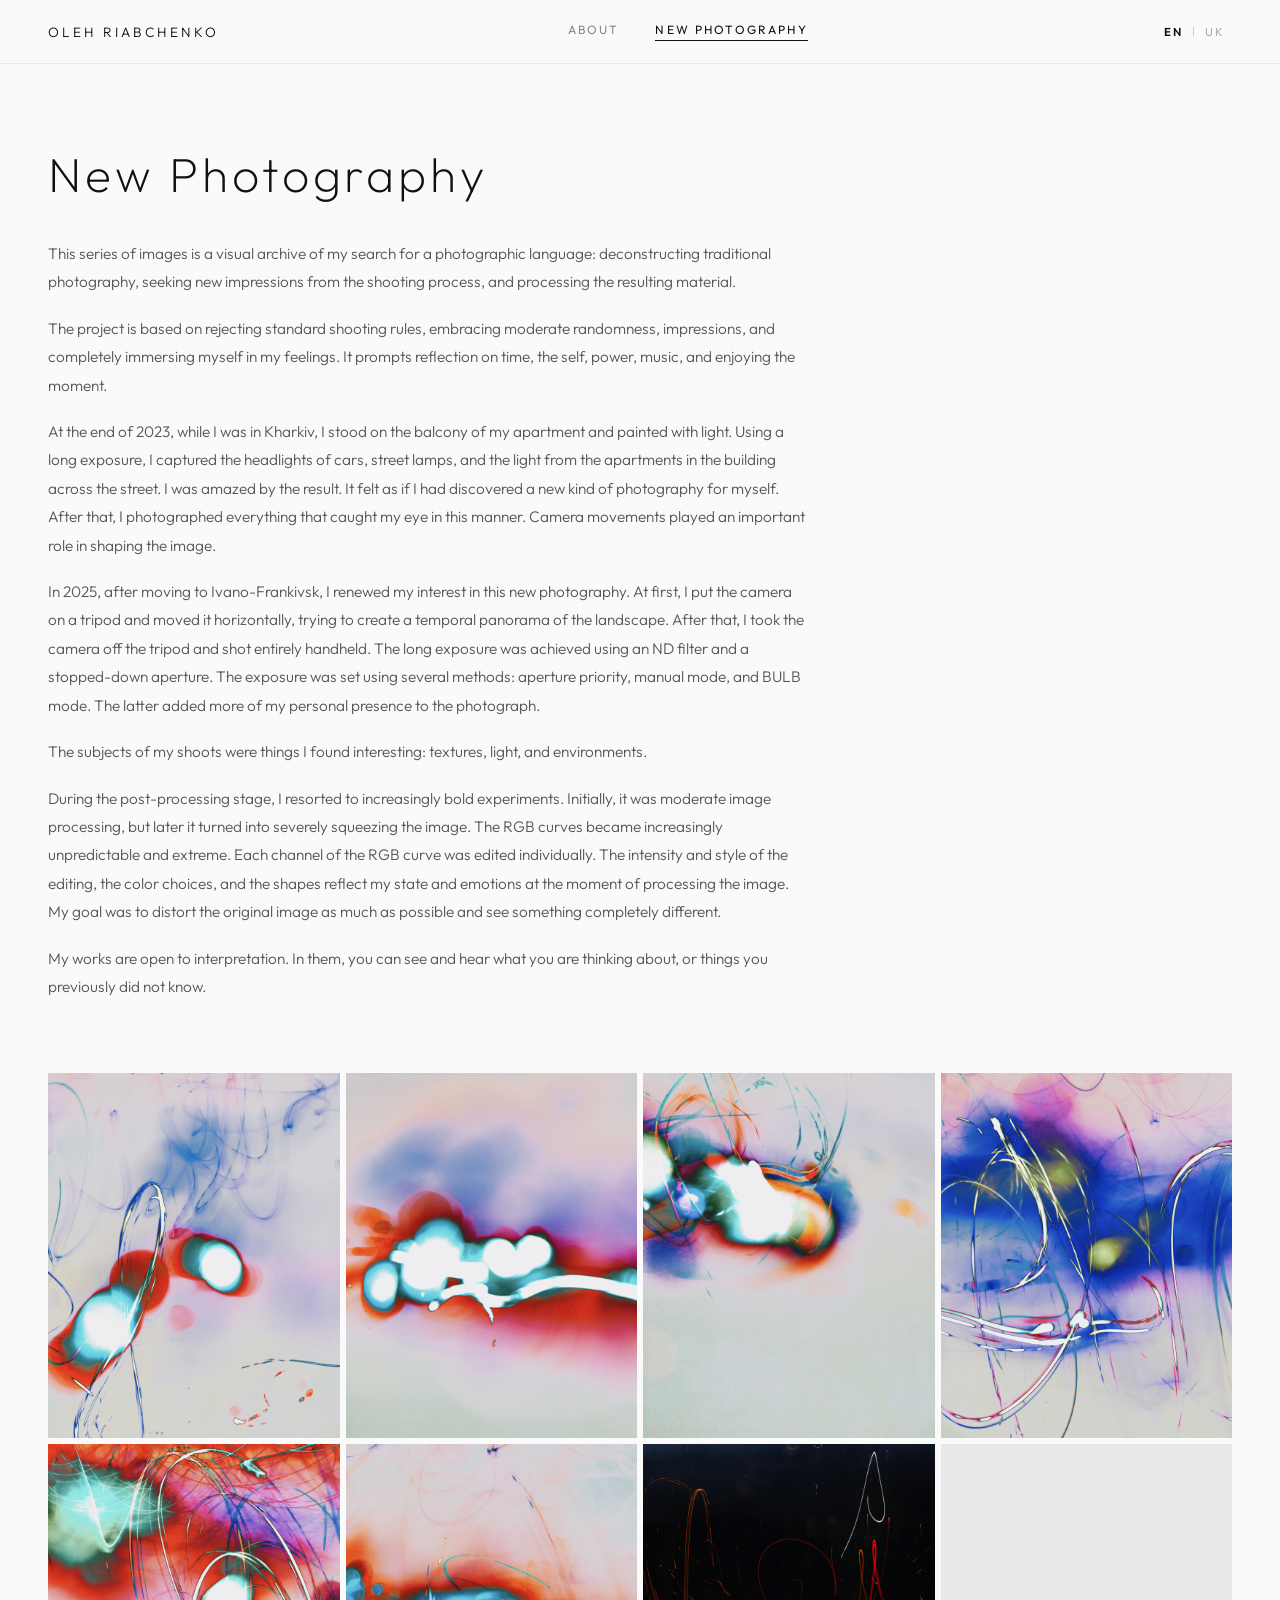
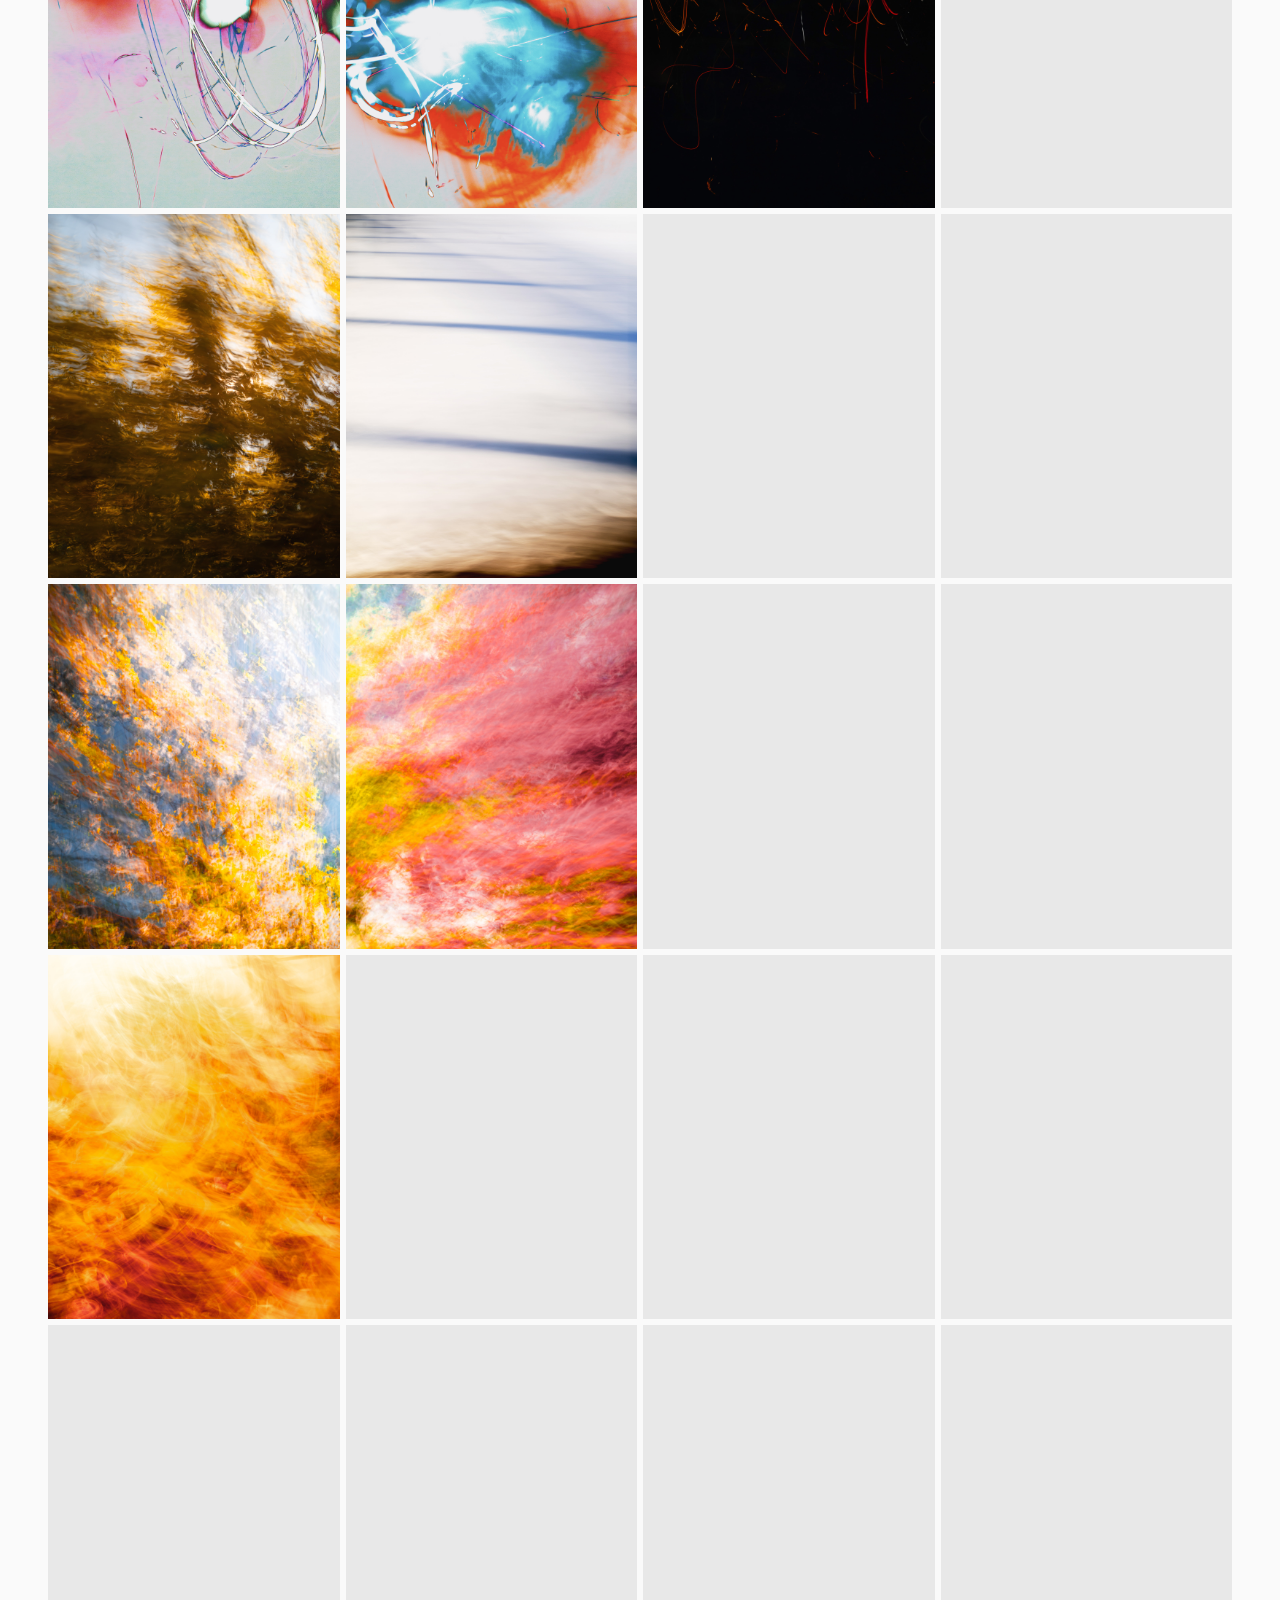
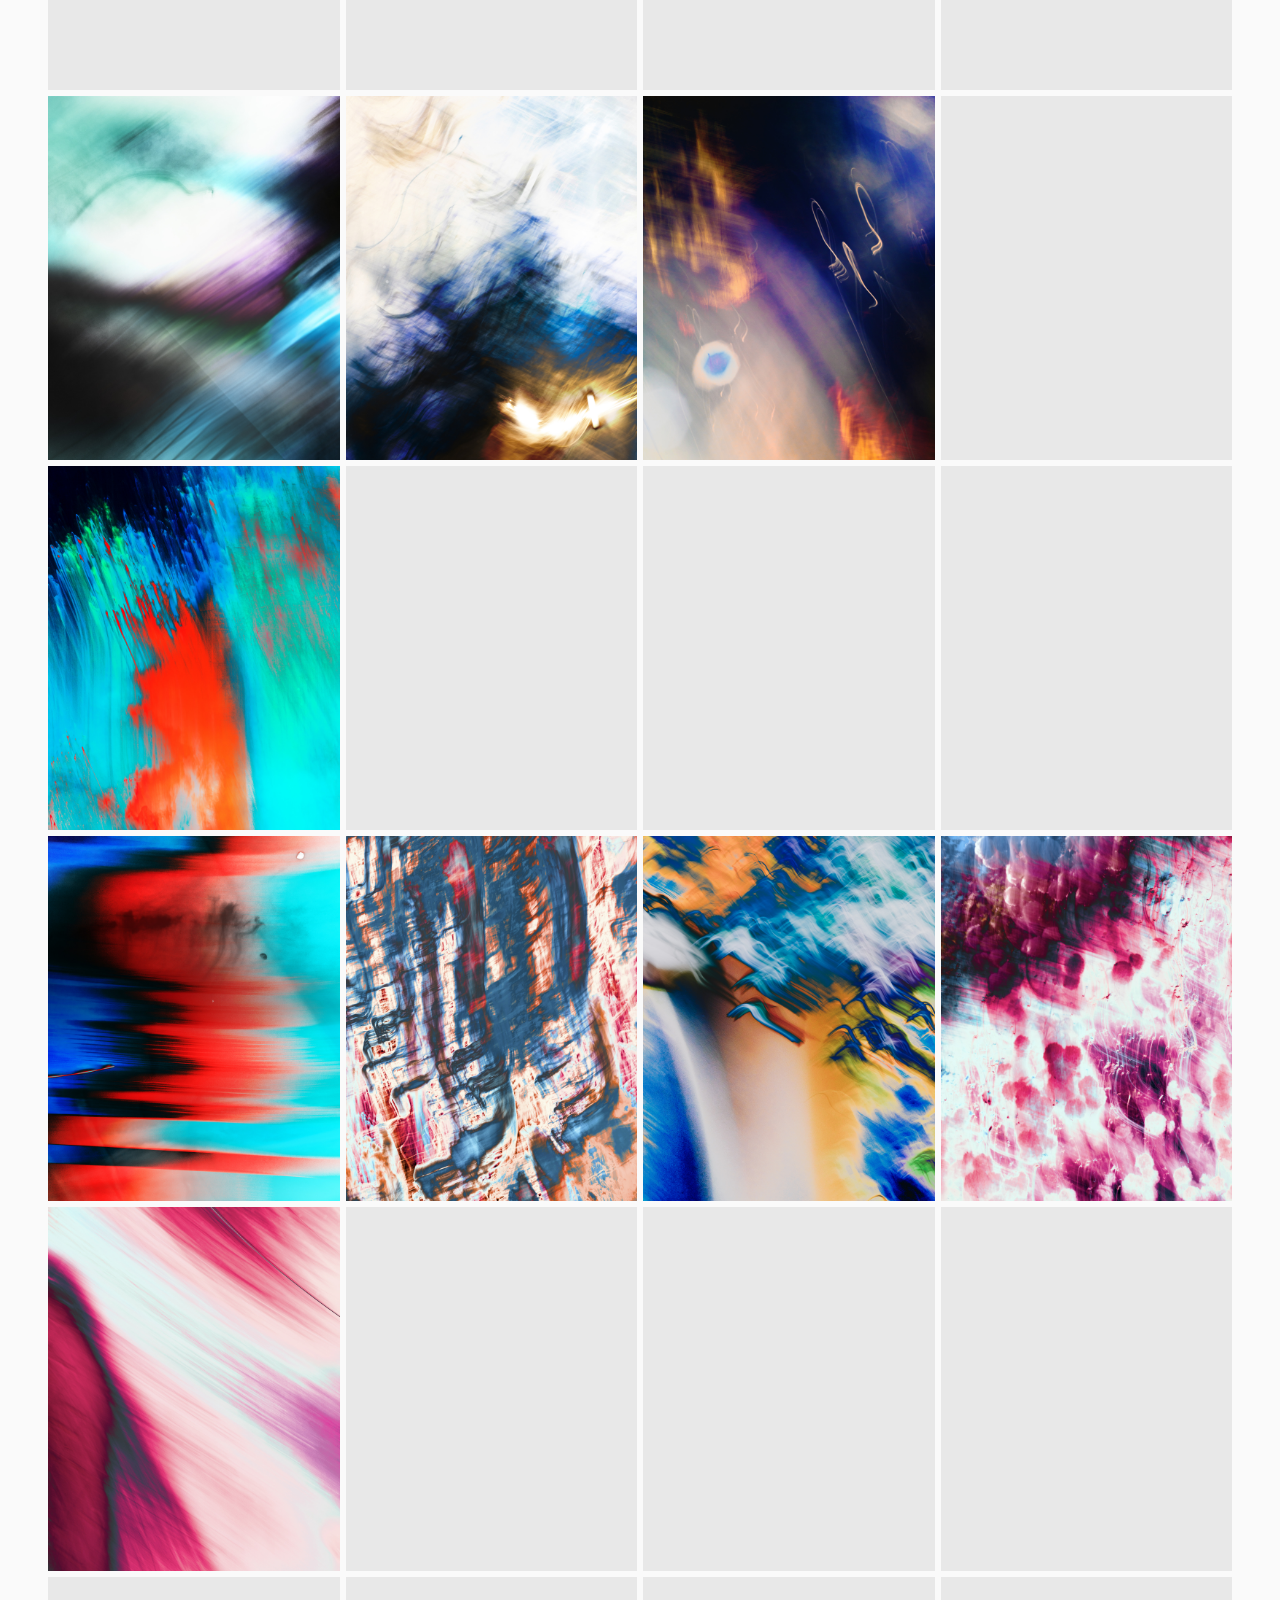
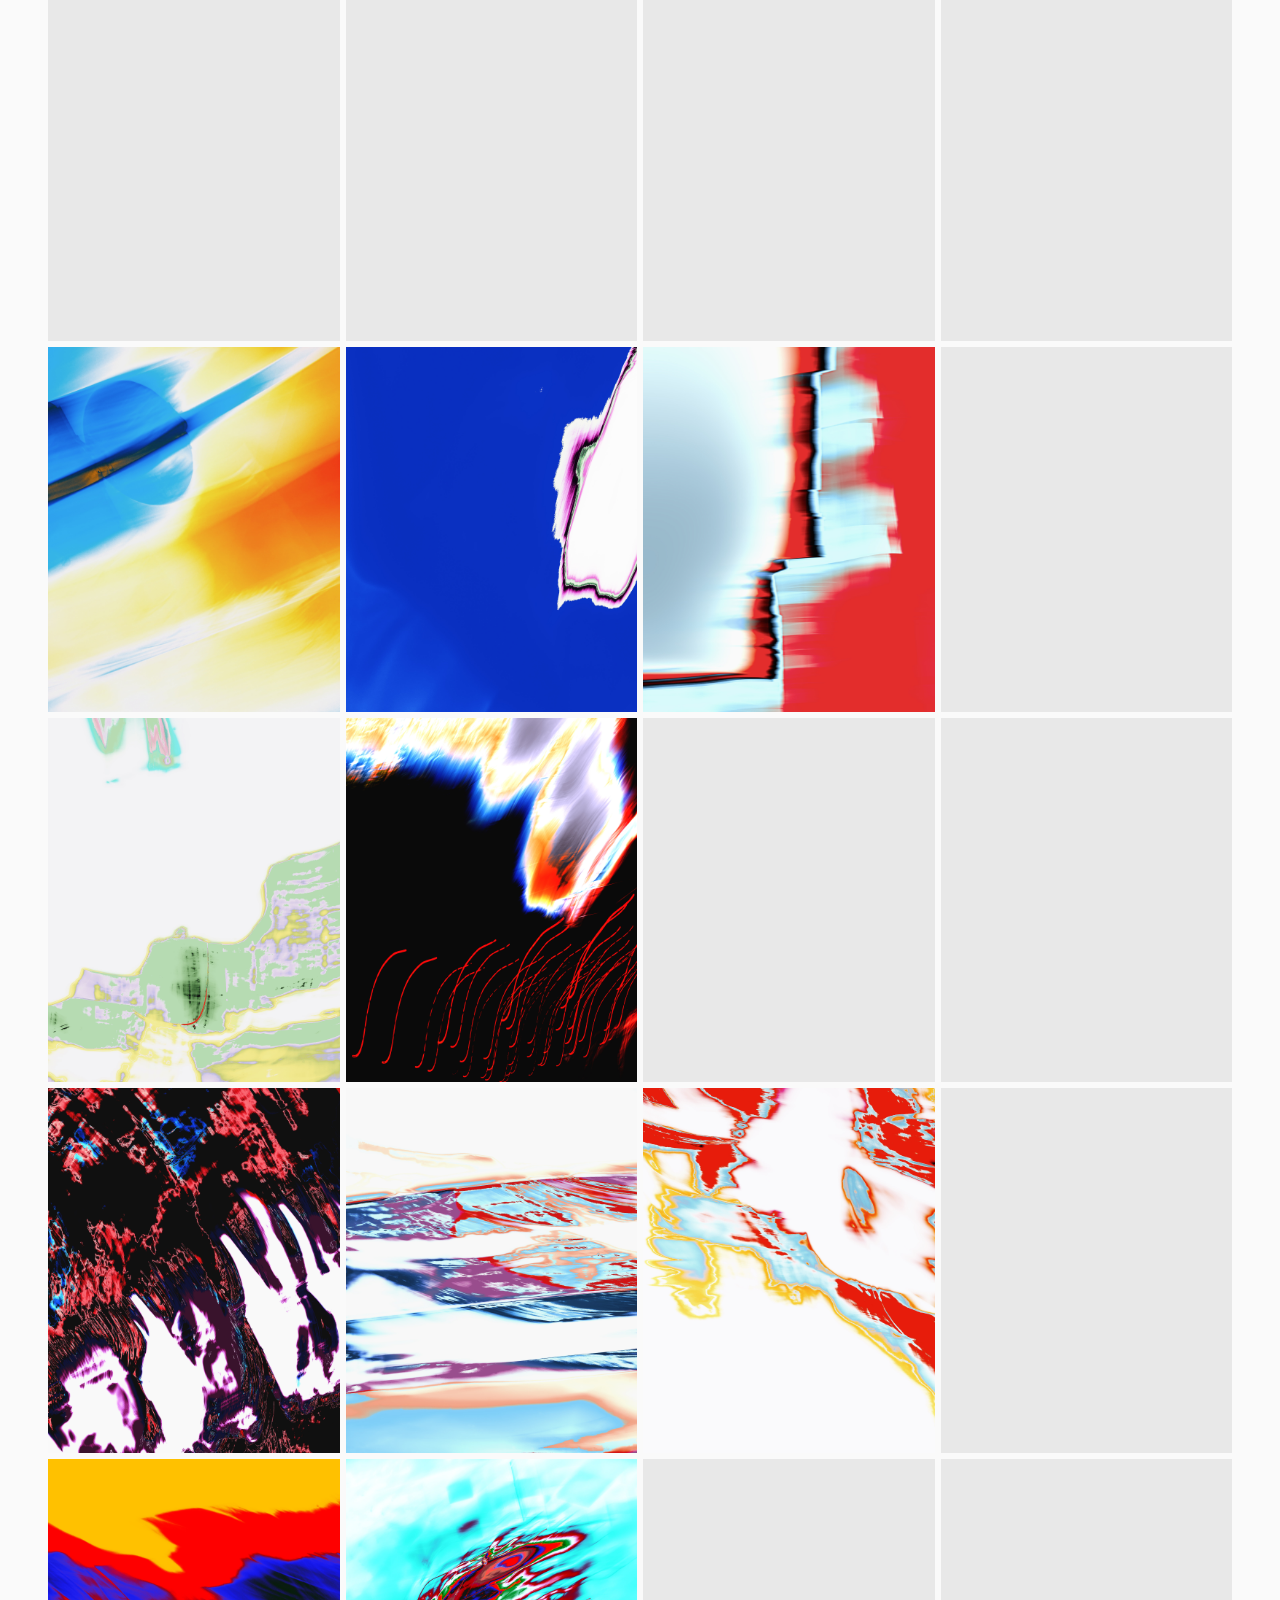
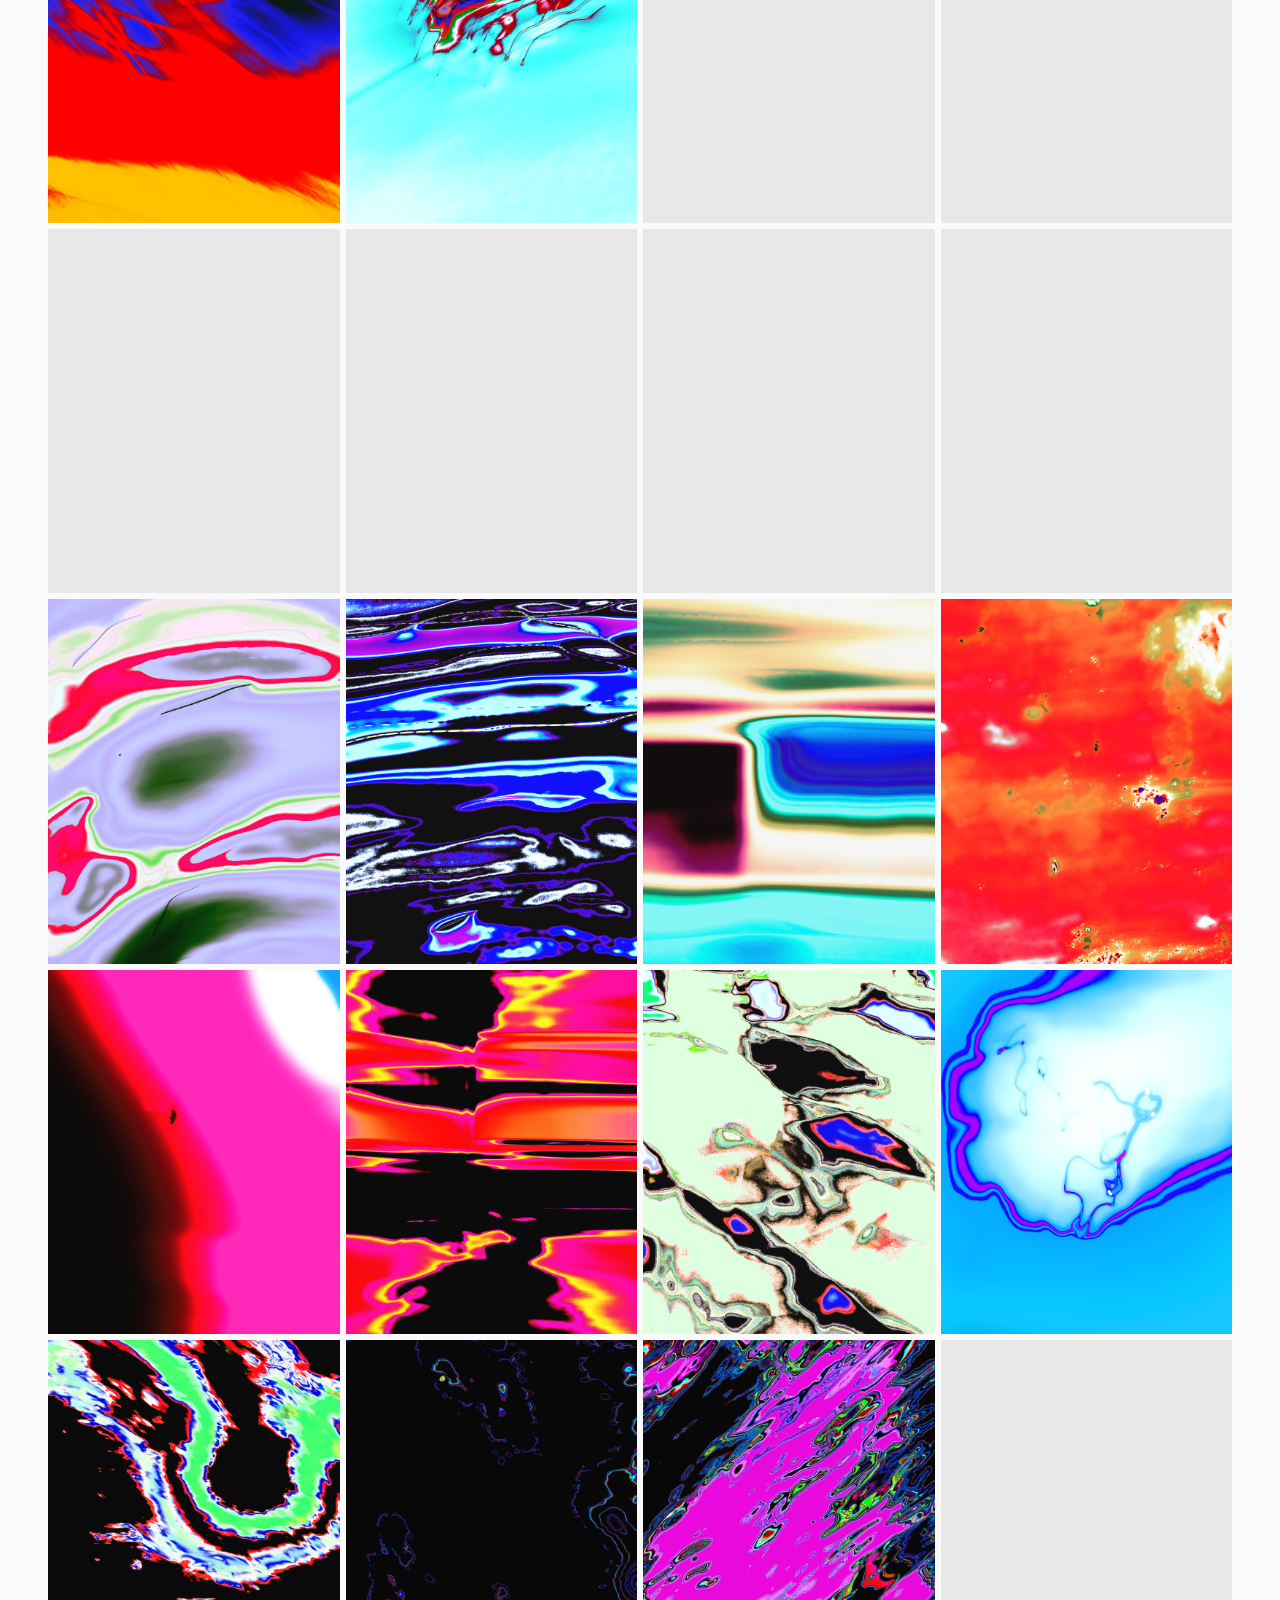
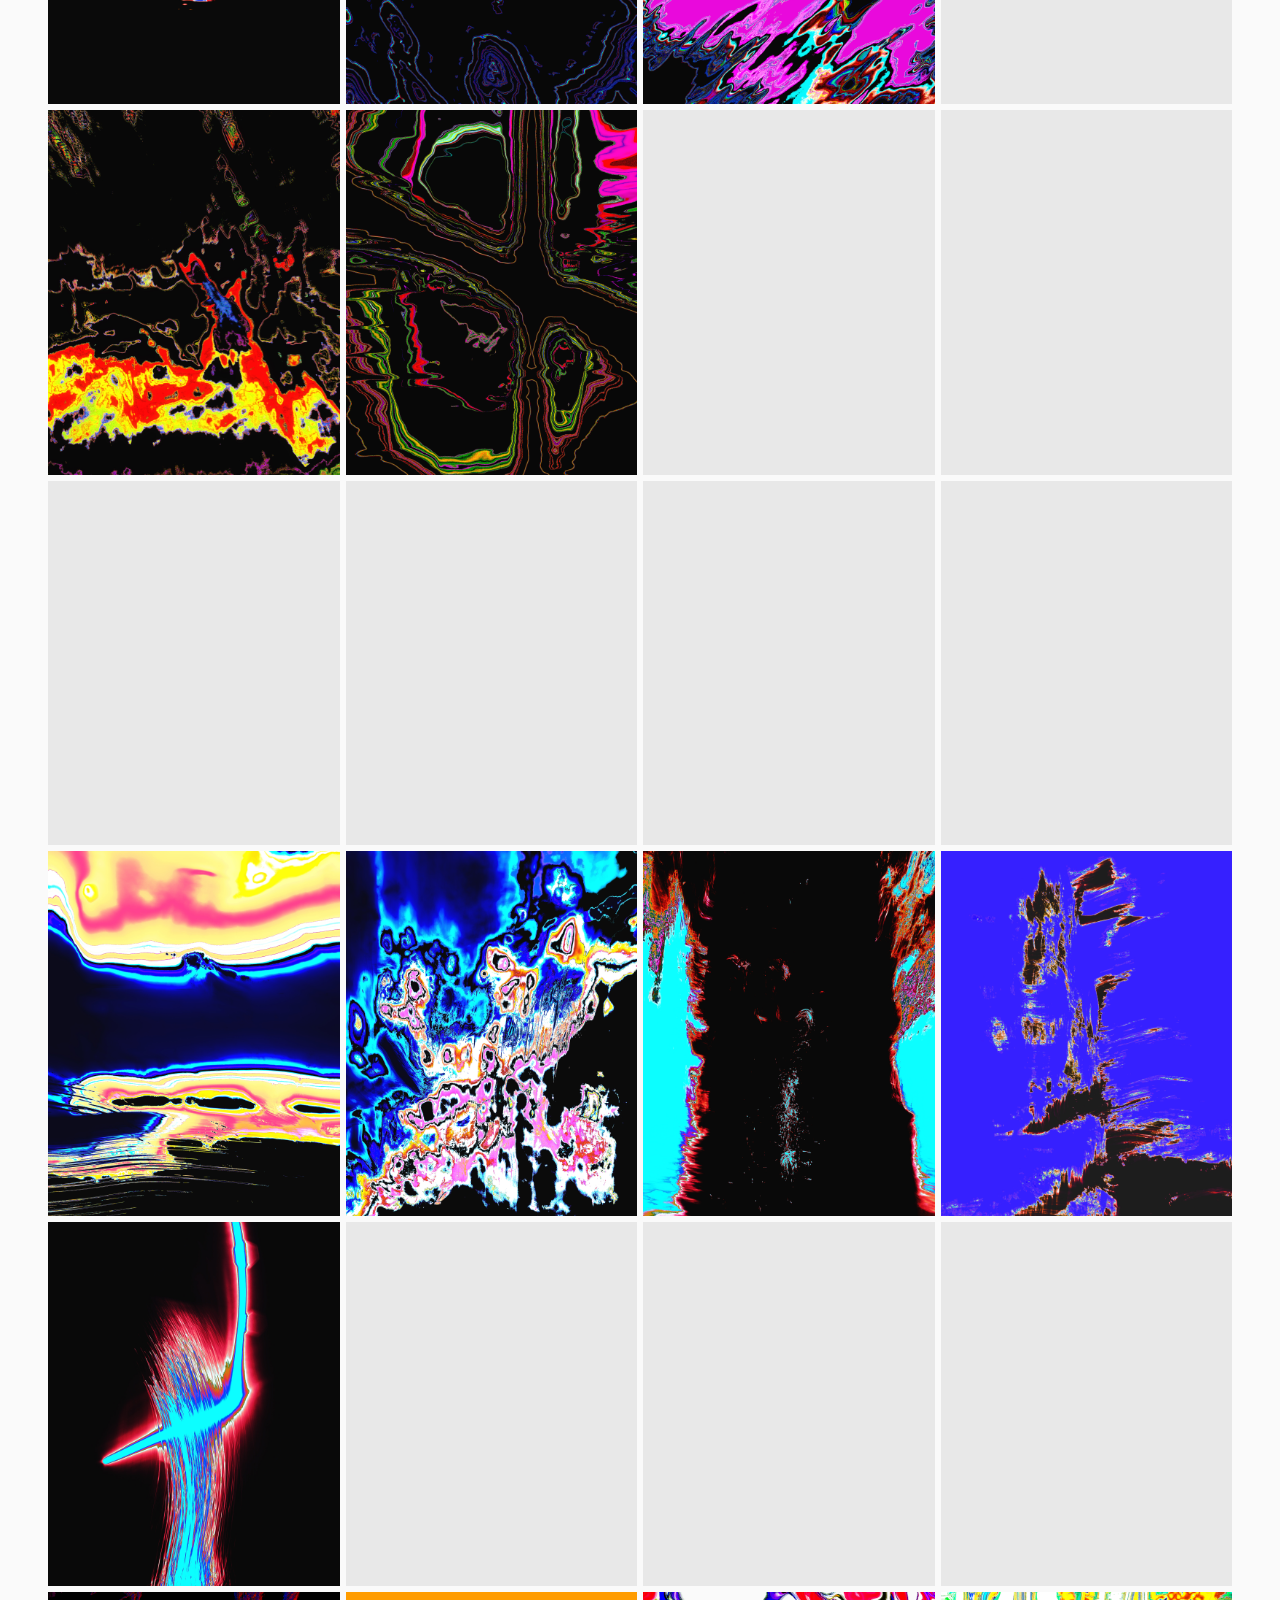
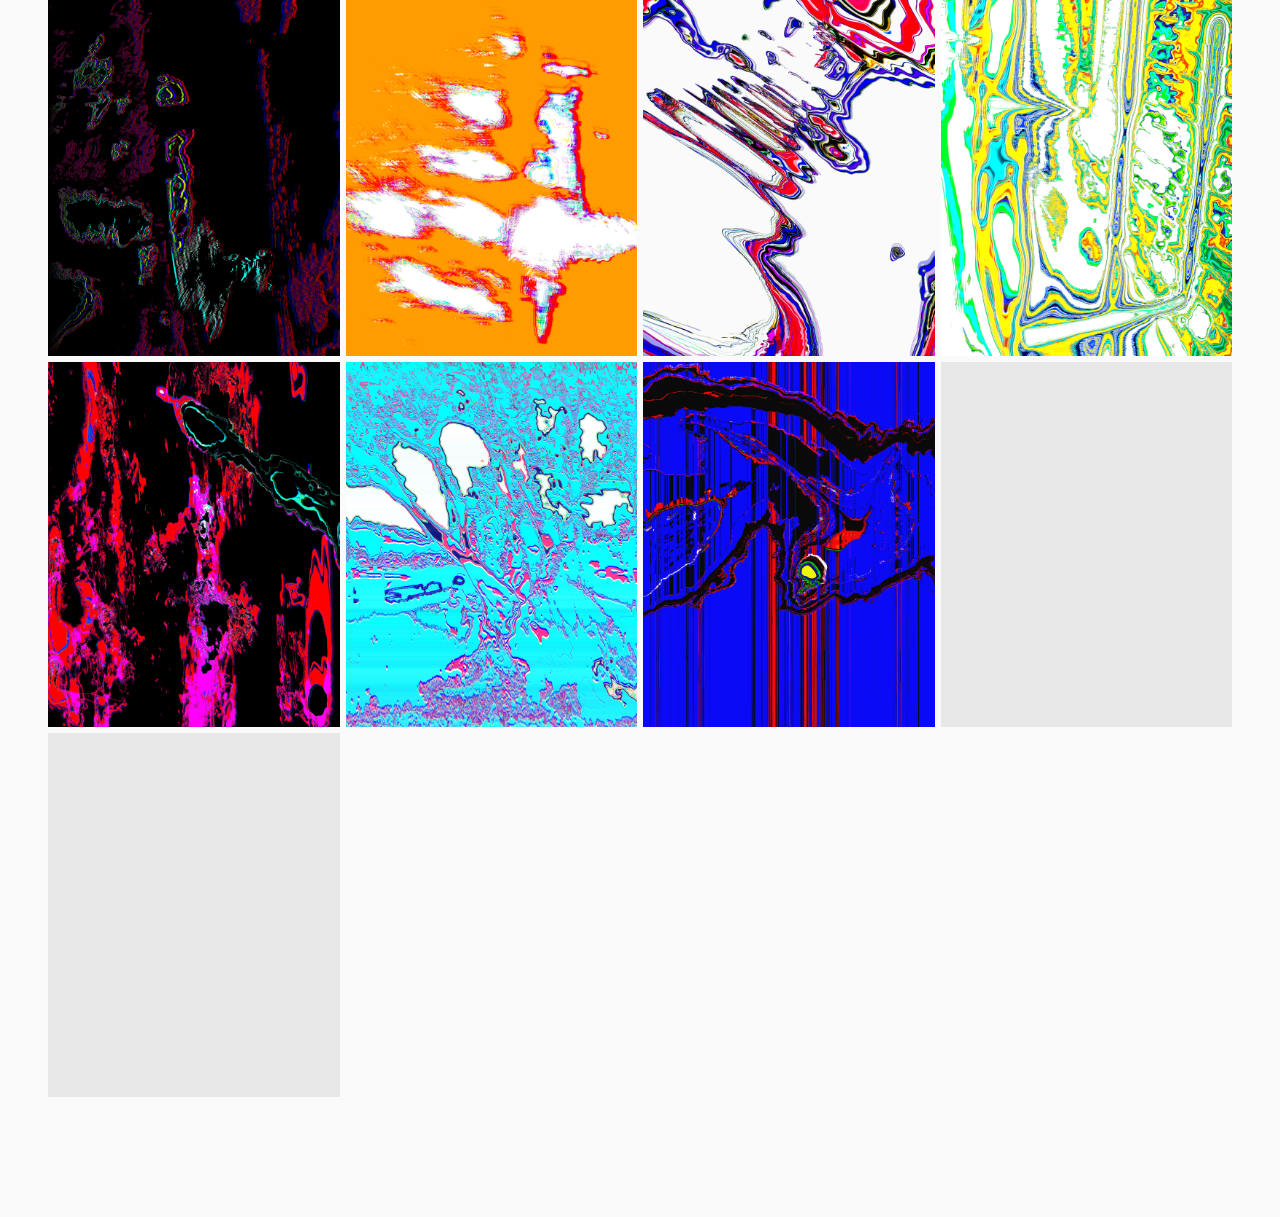
==== commit bfd1a71b: "SEO improvements: Open Graph, JSON-LD schema, canonical URL, better title, alt texts, noscript fallb" ====
--- a/index.html
+++ b/index.html
@@ -3,8 +3,59 @@
 <head>
   <meta charset="UTF-8">
   <meta name="viewport" content="width=device-width, initial-scale=1.0">
-  <title>Oleh Riabchenko</title>
-  <meta name="description" content="Photography portfolio of Oleh Riabchenko — visual artist from Ukraine.">
+  <title>Oleh Riabchenko — Photographer &amp; Visual Artist | New Photography</title>
+  <meta name="description" content="Portfolio of Oleh Riabchenko — Ukrainian photographer and visual artist. Long-exposure experimental photography exploring time, light, and digital deconstruction.">
+
+  <!-- Canonical -->
+  <link rel="canonical" href="https://olehriabchenko.com/">
+
+  <!-- Open Graph -->
+  <meta property="og:type" content="website">
+  <meta property="og:url" content="https://olehriabchenko.com/">
+  <meta property="og:title" content="Oleh Riabchenko — Photographer &amp; Visual Artist">
+  <meta property="og:description" content="Ukrainian photographer and visual artist working with long exposures, camera movement, and deep digital intervention. Based in Ivano-Frankivsk.">
+  <meta property="og:image" content="https://olehriabchenko.com/photos/1.jpg">
+  <meta property="og:image:width" content="1200">
+  <meta property="og:image:height" content="630">
+  <meta property="og:locale" content="en_US">
+  <meta property="og:locale:alternate" content="uk_UA">
+  <meta property="og:site_name" content="Oleh Riabchenko">
+
+  <!-- Twitter Card -->
+  <meta name="twitter:card" content="summary_large_image">
+  <meta name="twitter:title" content="Oleh Riabchenko — Photographer &amp; Visual Artist">
+  <meta name="twitter:description" content="Ukrainian photographer working with long exposures, camera movement, and deep digital intervention.">
+  <meta name="twitter:image" content="https://olehriabchenko.com/photos/1.jpg">
+
+  <!-- JSON-LD Structured Data -->
+  <script type="application/ld+json">
+  {
+    "@context": "https://schema.org",
+    "@type": "Person",
+    "name": "Oleh Riabchenko",
+    "alternateName": "Олег Рябченко",
+    "url": "https://olehriabchenko.com",
+    "image": "https://olehriabchenko.com/photos/1.jpg",
+    "description": "Ukrainian photographer and visual artist. Works with long exposures, camera movement, and deep digital intervention. Based in Ivano-Frankivsk.",
+    "jobTitle": "Photographer & Visual Artist",
+    "nationality": "Ukrainian",
+    "homeLocation": {
+      "@type": "Place",
+      "name": "Ivano-Frankivsk, Ukraine"
+    },
+    "alumniOf": {
+      "@type": "EducationalOrganization",
+      "name": "Kharkiv State Academy of Culture"
+    },
+    "memberOf": {
+      "@type": "Organization",
+      "name": "National Union of Artists of Ukraine"
+    },
+    "sameAs": [
+      "https://www.instagram.com/_riabchenkoo/"
+    ]
+  }
+  </script>
   <link rel="preconnect" href="https://fonts.googleapis.com">
   <link rel="preconnect" href="https://fonts.gstatic.com" crossorigin>
   <link href="https://fonts.googleapis.com/css2?family=Outfit:wght@200;300;400;600&display=swap" rel="stylesheet">
@@ -462,6 +513,22 @@
     </div>
 
   </main>
+
+  <!-- Static content for search engine crawlers (noscript fallback) -->
+  <noscript>
+    <div style="display:none">
+      <h1>Oleh Riabchenko — Photographer &amp; Visual Artist</h1>
+      <h2>About</h2>
+      <p>I am a photographer and visual artist. I am originally from Kharkiv, but now I live and work in Ivano-Frankivsk. I am currently studying audio-visual arts and photography at the Kharkiv State Academy of Culture. Parallel to my studies, I work as a documentary photographer at the local branch of the National Union of Artists of Ukraine, where I photograph exhibition openings and cultural events.</p>
+      <p>My personal artistic practice is built around the deconstruction of traditional photography. I work primarily with long exposures, camera movement, and deep digital intervention, testing the physical and digital limits of the medium. My background in music production directly influences my visual approach. By rejecting standard optical rules, I focus my work on pure emotions, the passage of time, and the mechanics of image creation itself.</p>
+      <h2>New Photography</h2>
+      <p>This series of images is a visual archive of my search for a photographic language: deconstructing traditional photography, seeking new impressions from the shooting process, and processing the resulting material.</p>
+      <p>The project is based on rejecting standard shooting rules, embracing moderate randomness, impressions, and completely immersing myself in my feelings. It prompts reflection on time, the self, power, music, and enjoying the moment.</p>
+      <p>At the end of 2023, while I was in Kharkiv, I stood on the balcony of my apartment and painted with light. Using a long exposure, I captured the headlights of cars, street lamps, and the light from the apartments in the building across the street. I was amazed by the result. It felt as if I had discovered a new kind of photography for myself.</p>
+      <p>In 2025, after moving to Ivano-Frankivsk, I renewed my interest in this new photography. I work primarily handheld with long exposures using ND filters and stopped-down apertures, in aperture priority, manual, and BULB modes.</p>
+      <p>My works are open to interpretation. In them, you can see and hear what you are thinking about, or things you previously did not know.</p>
+    </div>
+  </noscript>
 
   <!-- Lightbox -->
   <div id="lightbox" onclick="closeLb()">
@@ -653,7 +720,9 @@
 
         const img = document.createElement('img');
         img.src = 'photos/' + file;
-        img.alt = '';
+        // Generate descriptive alt text from filename for SEO
+        const baseName = file.replace(/\.[^.]+$/, '');
+        img.alt = `Oleh Riabchenko — New Photography, photo ${baseName} — long exposure experimental art`;
         img.loading = 'lazy';
         img.decoding = 'async';
 
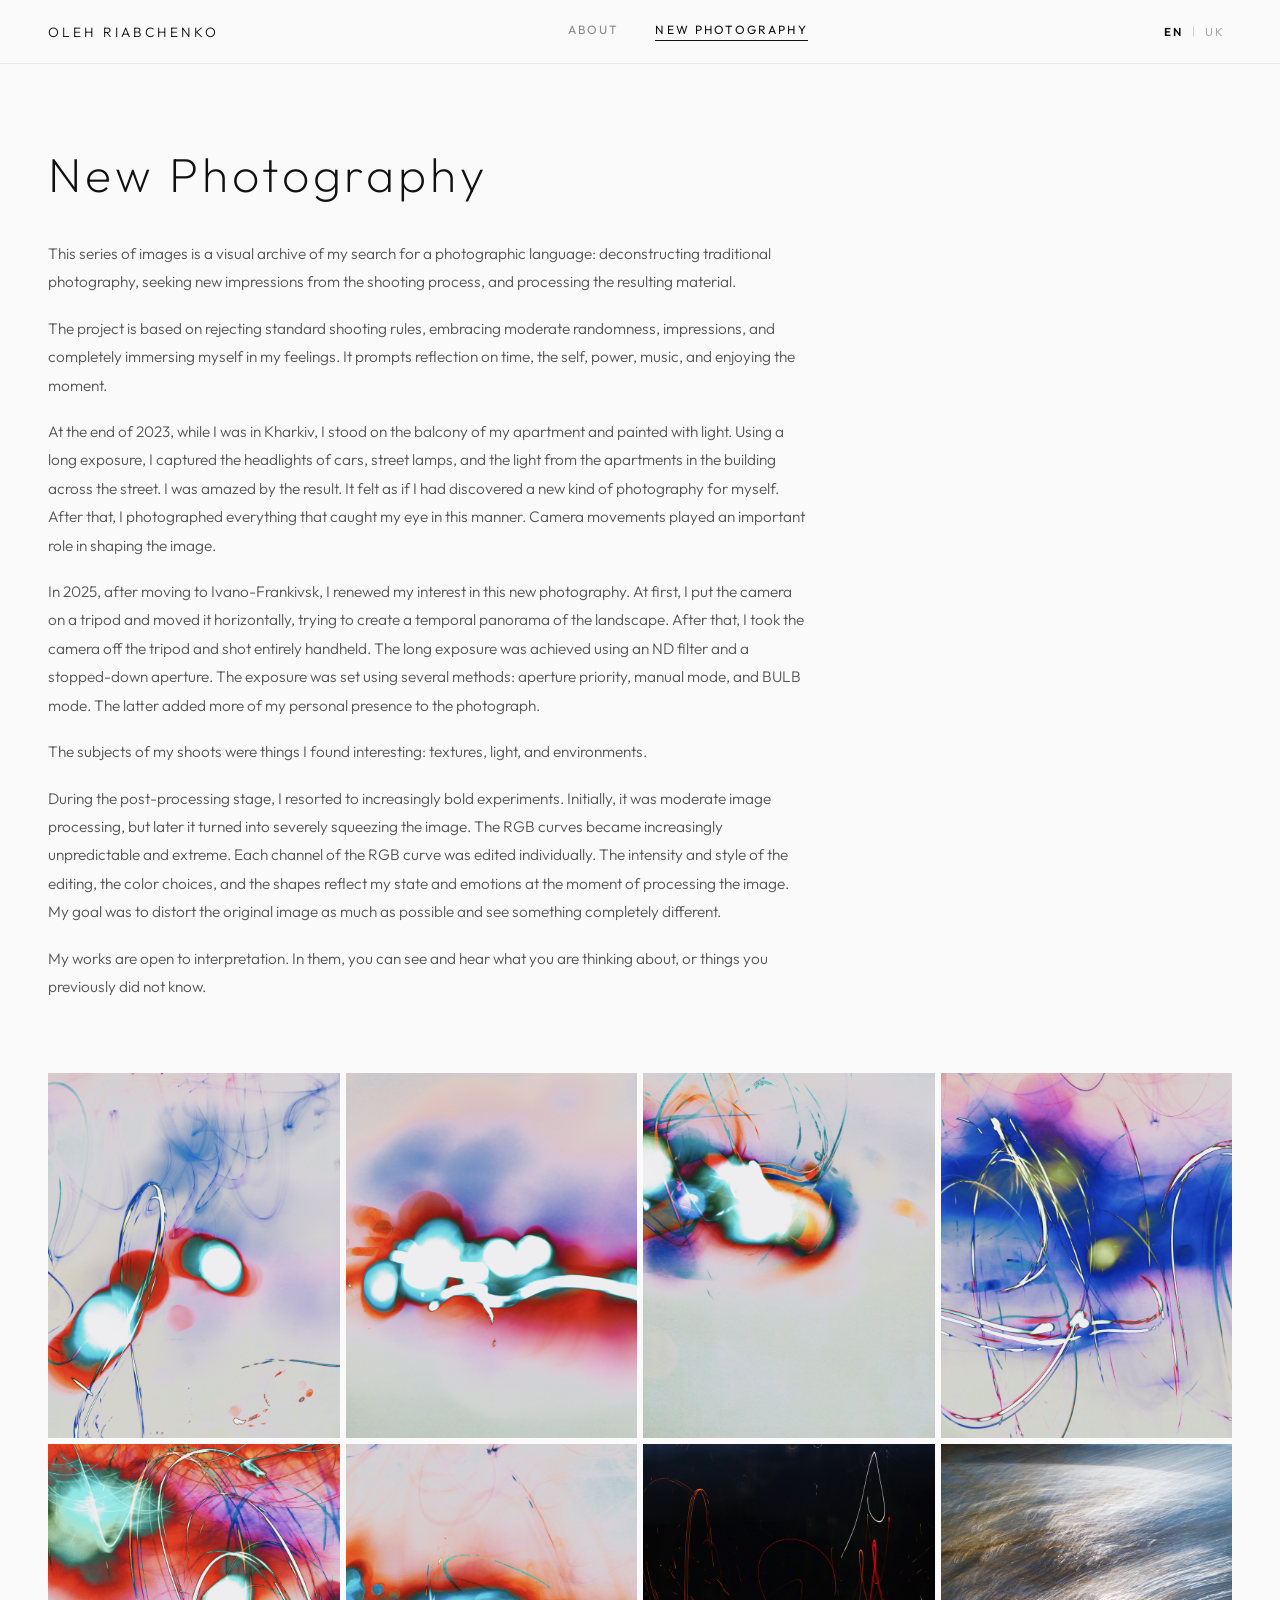
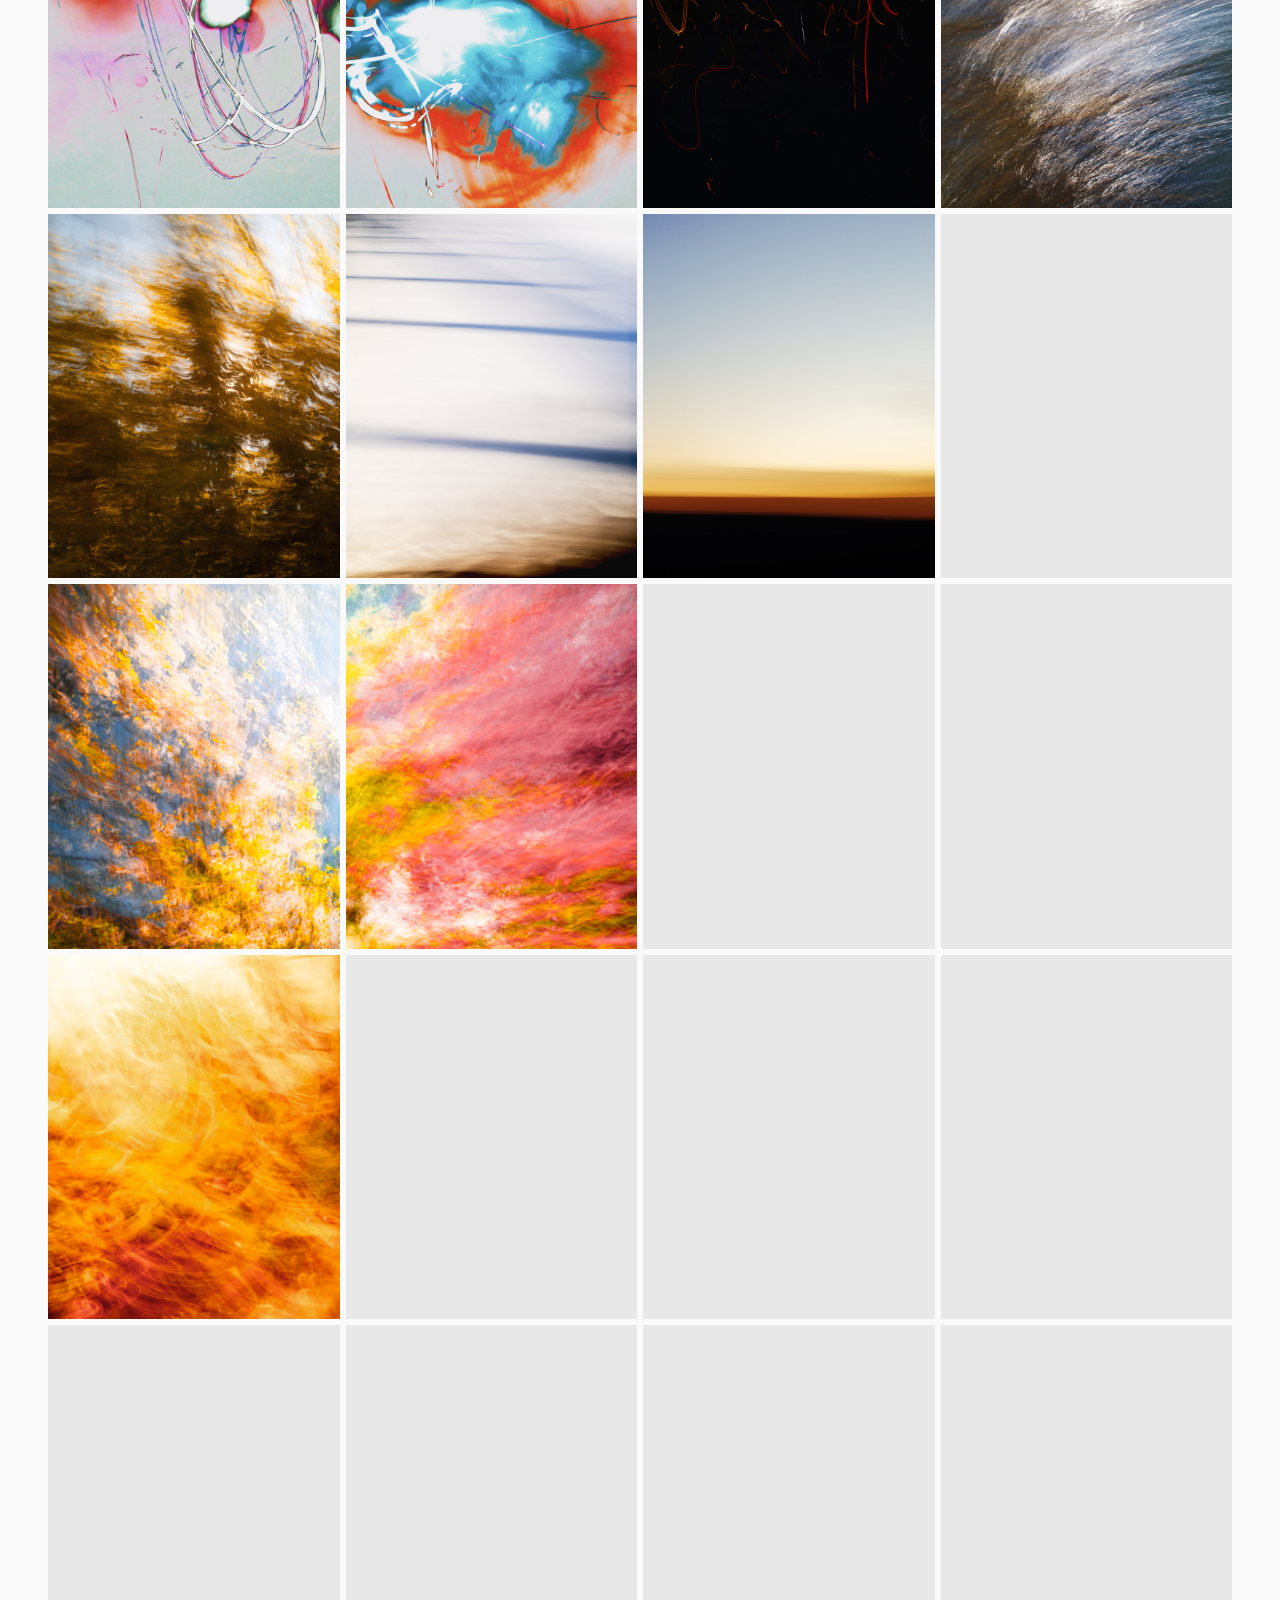
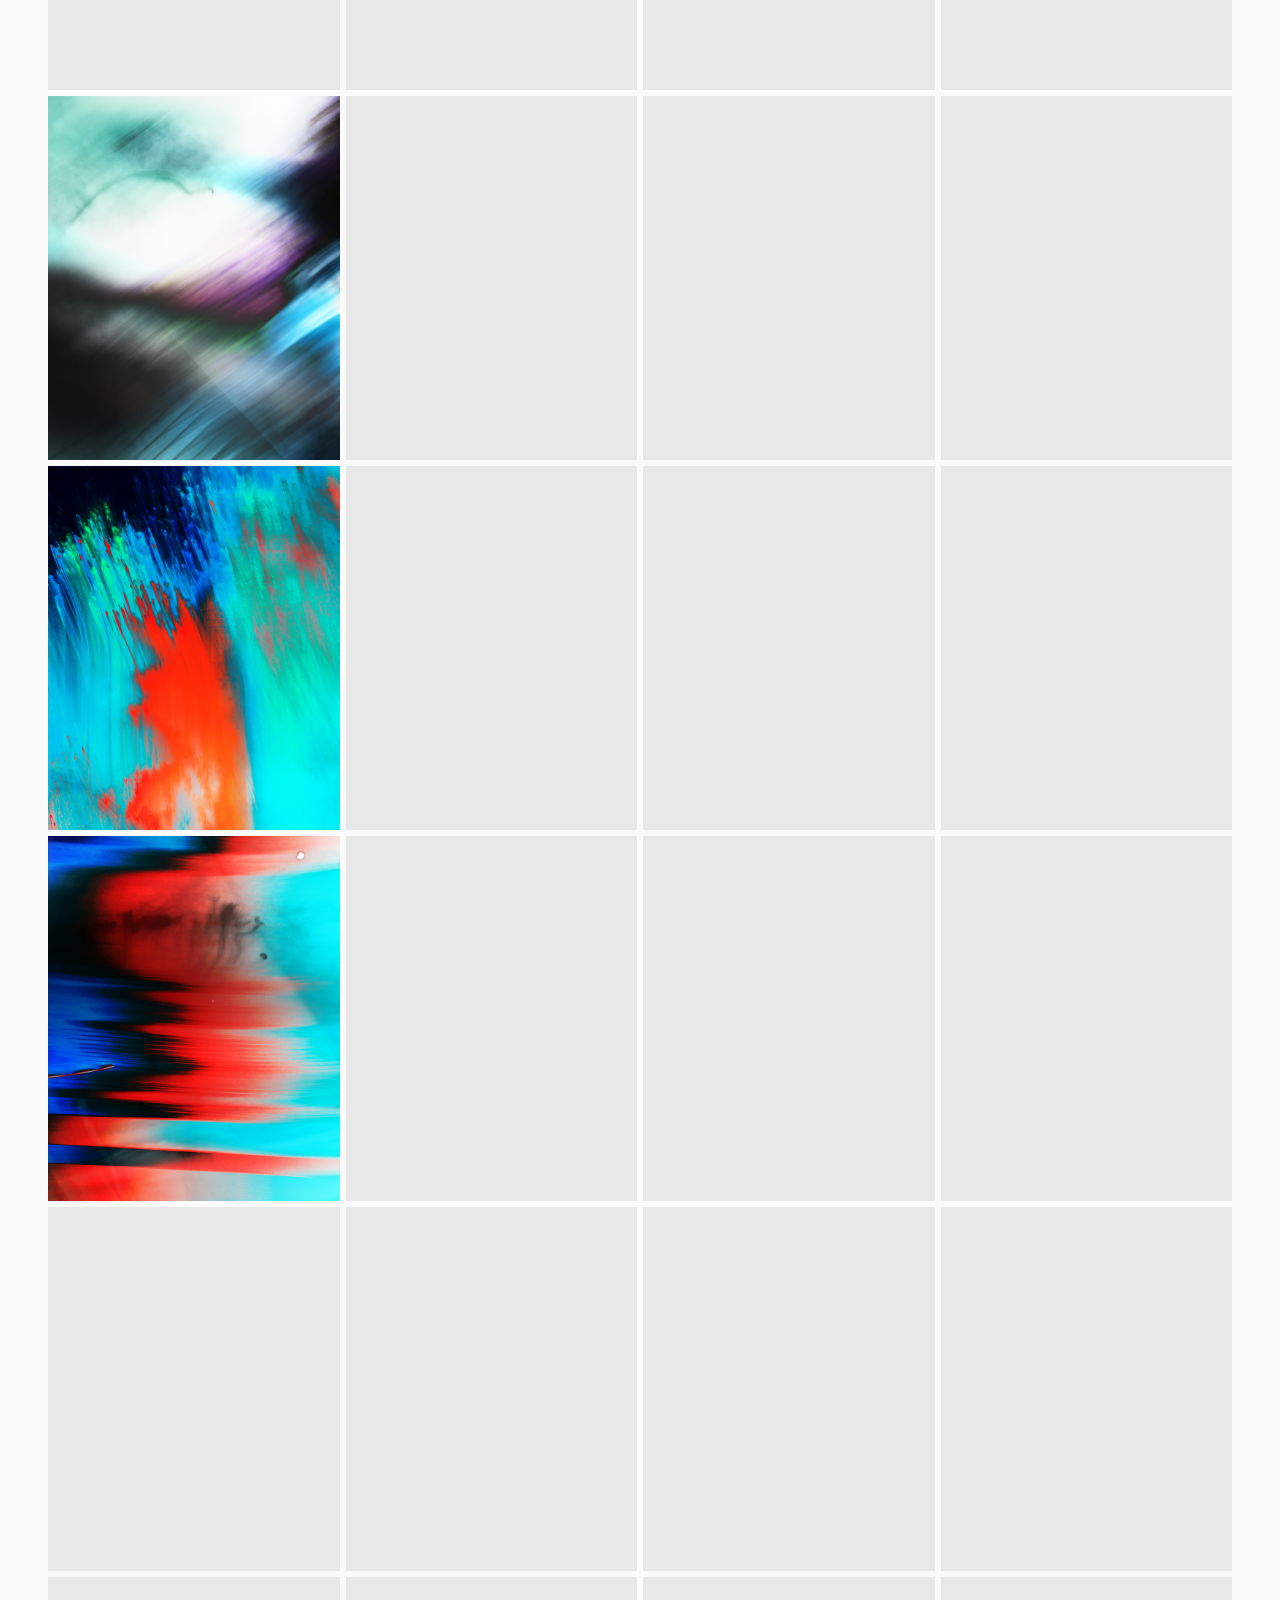
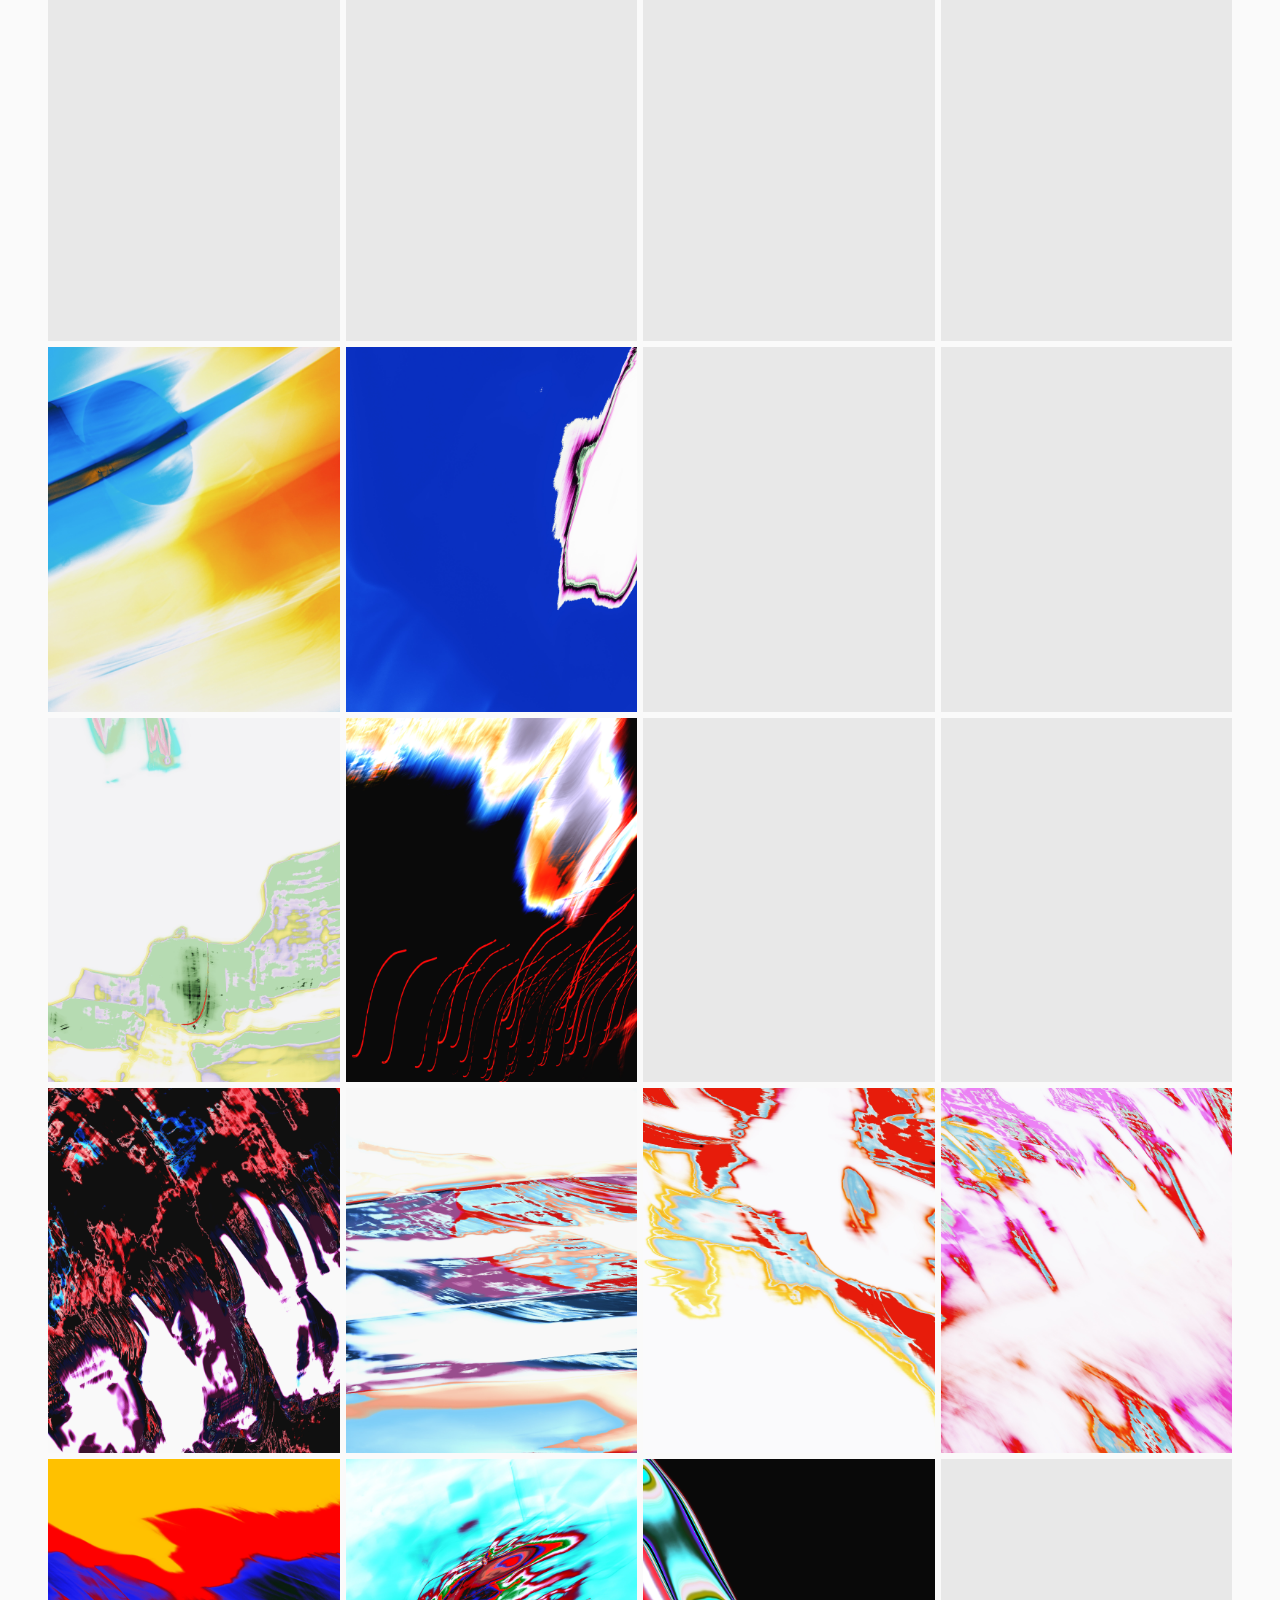
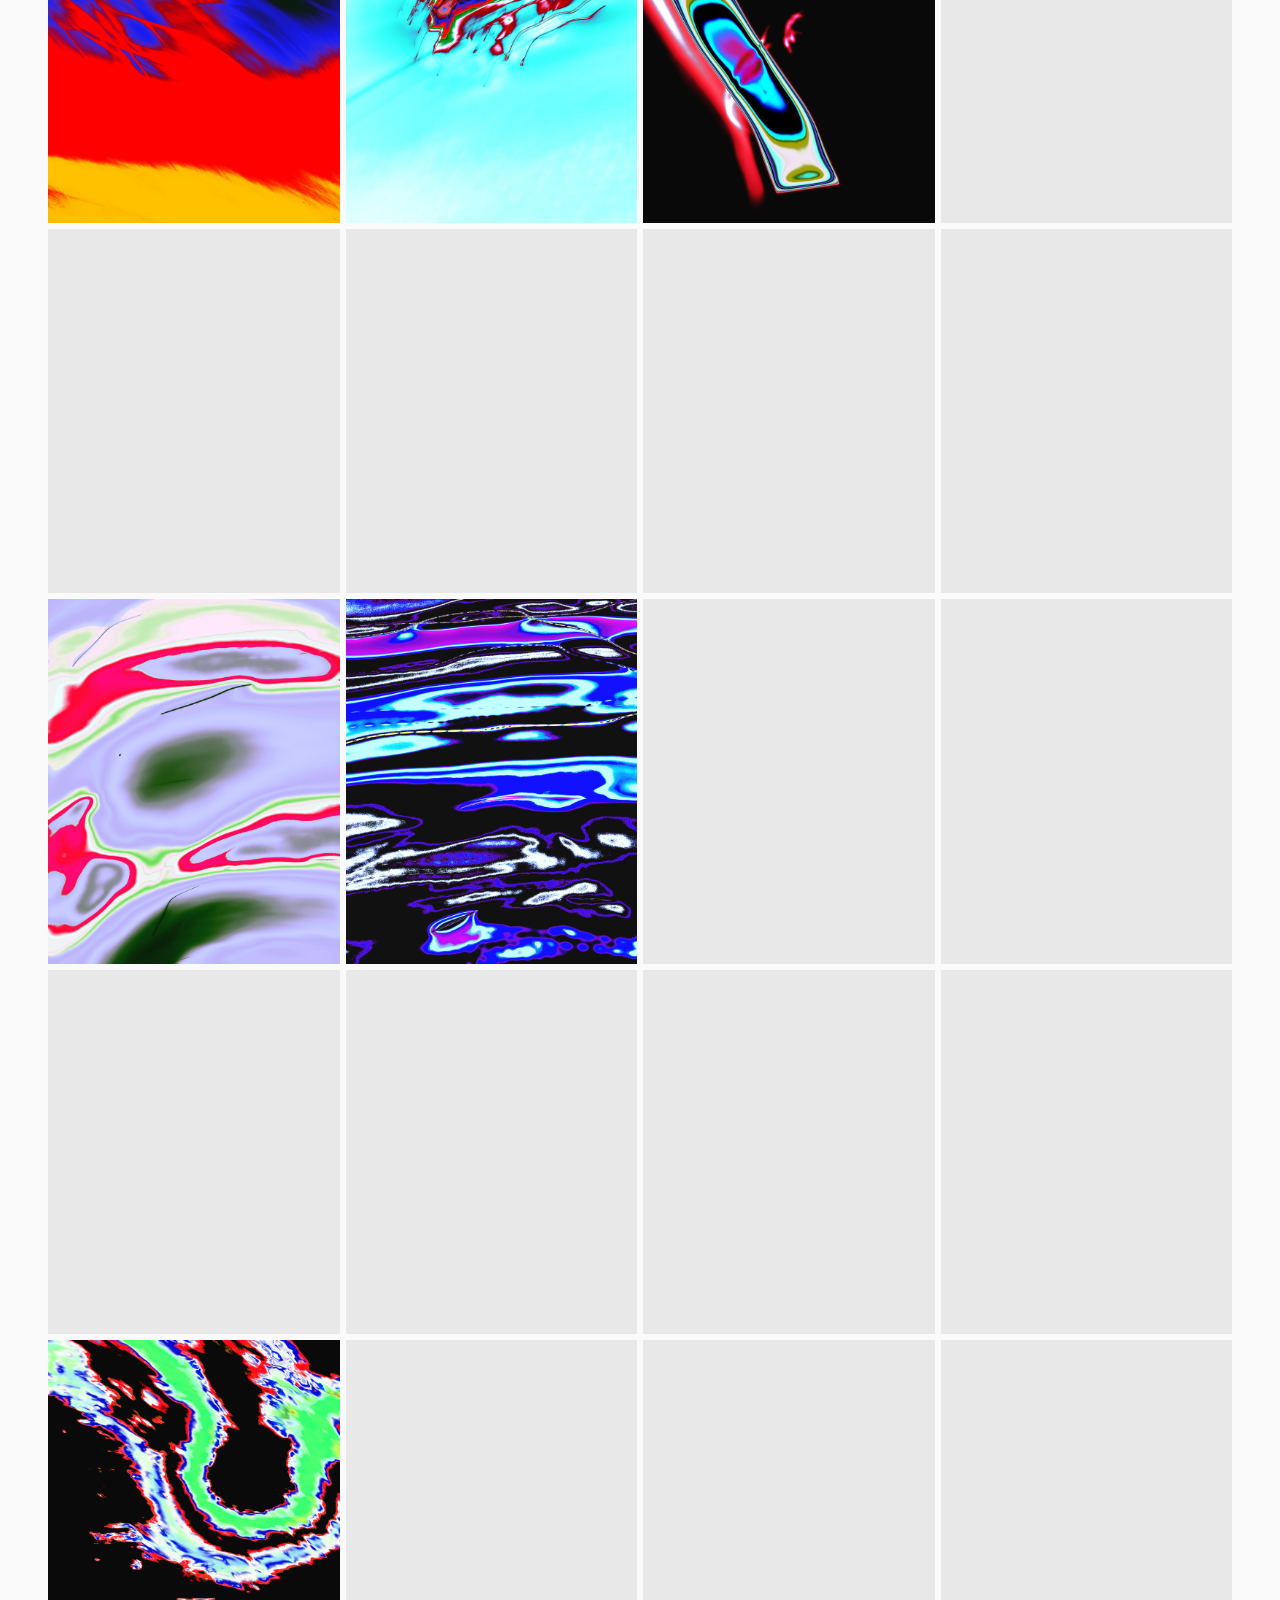
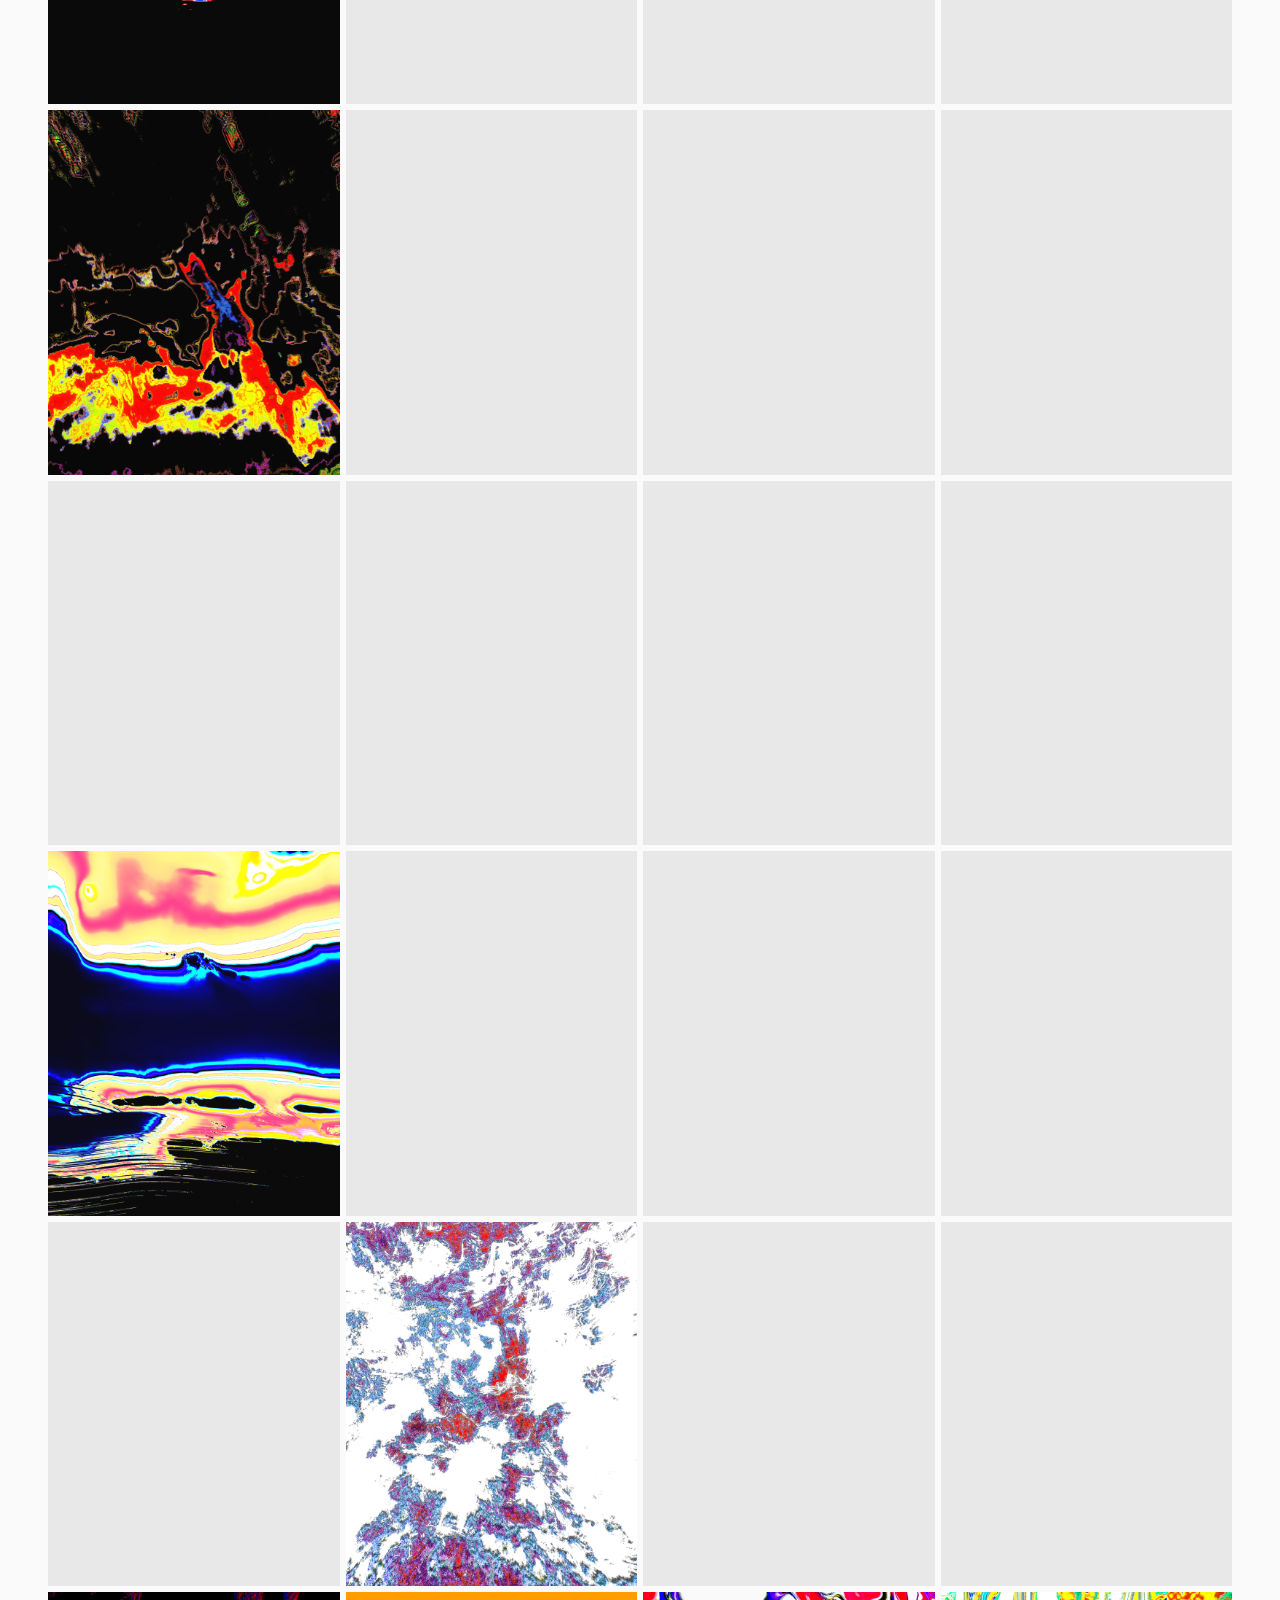
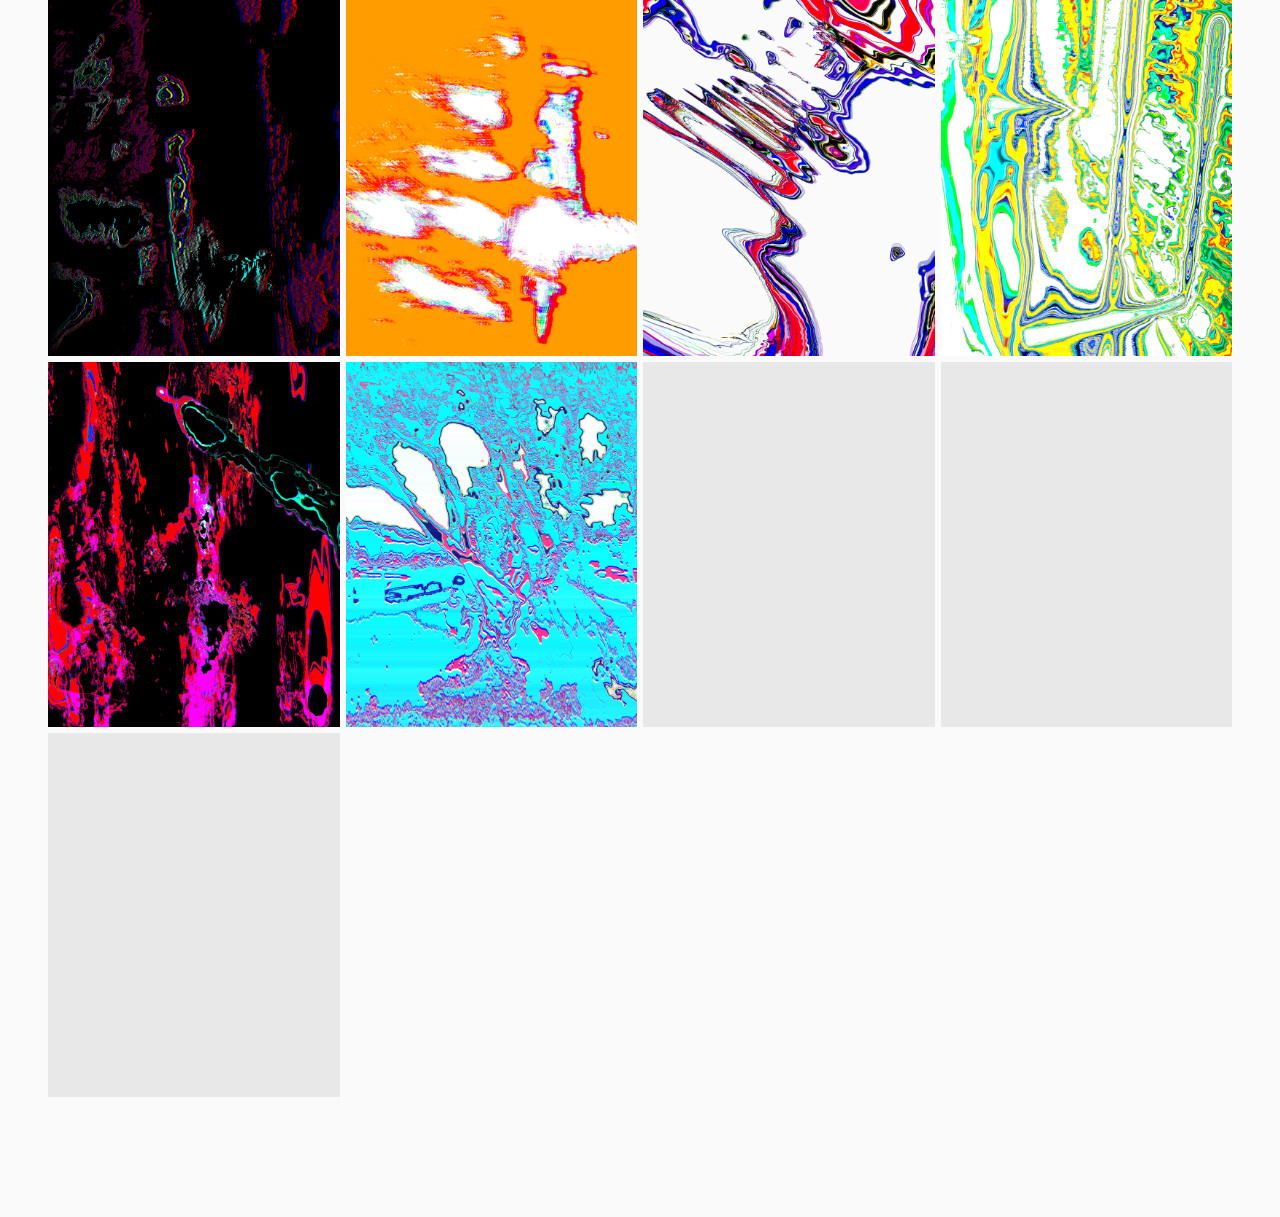
==== commit 78b7d6d2: "Change preview image to 144.jpg" ====
--- a/index.html
+++ b/index.html
@@ -14,7 +14,7 @@
   <meta property="og:url" content="https://olehriabchenko.com/">
   <meta property="og:title" content="Oleh Riabchenko — Photographer &amp; Visual Artist">
   <meta property="og:description" content="Ukrainian photographer and visual artist working with long exposures, camera movement, and deep digital intervention. Based in Ivano-Frankivsk.">
-  <meta property="og:image" content="https://olehriabchenko.com/photos/1.jpg">
+  <meta property="og:image" content="https://olehriabchenko.com/photos/144.jpg">
   <meta property="og:image:width" content="1200">
   <meta property="og:image:height" content="630">
   <meta property="og:locale" content="en_US">
@@ -25,7 +25,7 @@
   <meta name="twitter:card" content="summary_large_image">
   <meta name="twitter:title" content="Oleh Riabchenko — Photographer &amp; Visual Artist">
   <meta name="twitter:description" content="Ukrainian photographer working with long exposures, camera movement, and deep digital intervention.">
-  <meta name="twitter:image" content="https://olehriabchenko.com/photos/1.jpg">
+  <meta name="twitter:image" content="https://olehriabchenko.com/photos/144.jpg">
 
   <!-- JSON-LD Structured Data -->
   <script type="application/ld+json">
@@ -35,7 +35,7 @@
     "name": "Oleh Riabchenko",
     "alternateName": "Олег Рябченко",
     "url": "https://olehriabchenko.com",
-    "image": "https://olehriabchenko.com/photos/1.jpg",
+    "image": "https://olehriabchenko.com/photos/144.jpg",
     "description": "Ukrainian photographer and visual artist. Works with long exposures, camera movement, and deep digital intervention. Based in Ivano-Frankivsk.",
     "jobTitle": "Photographer & Visual Artist",
     "nationality": "Ukrainian",
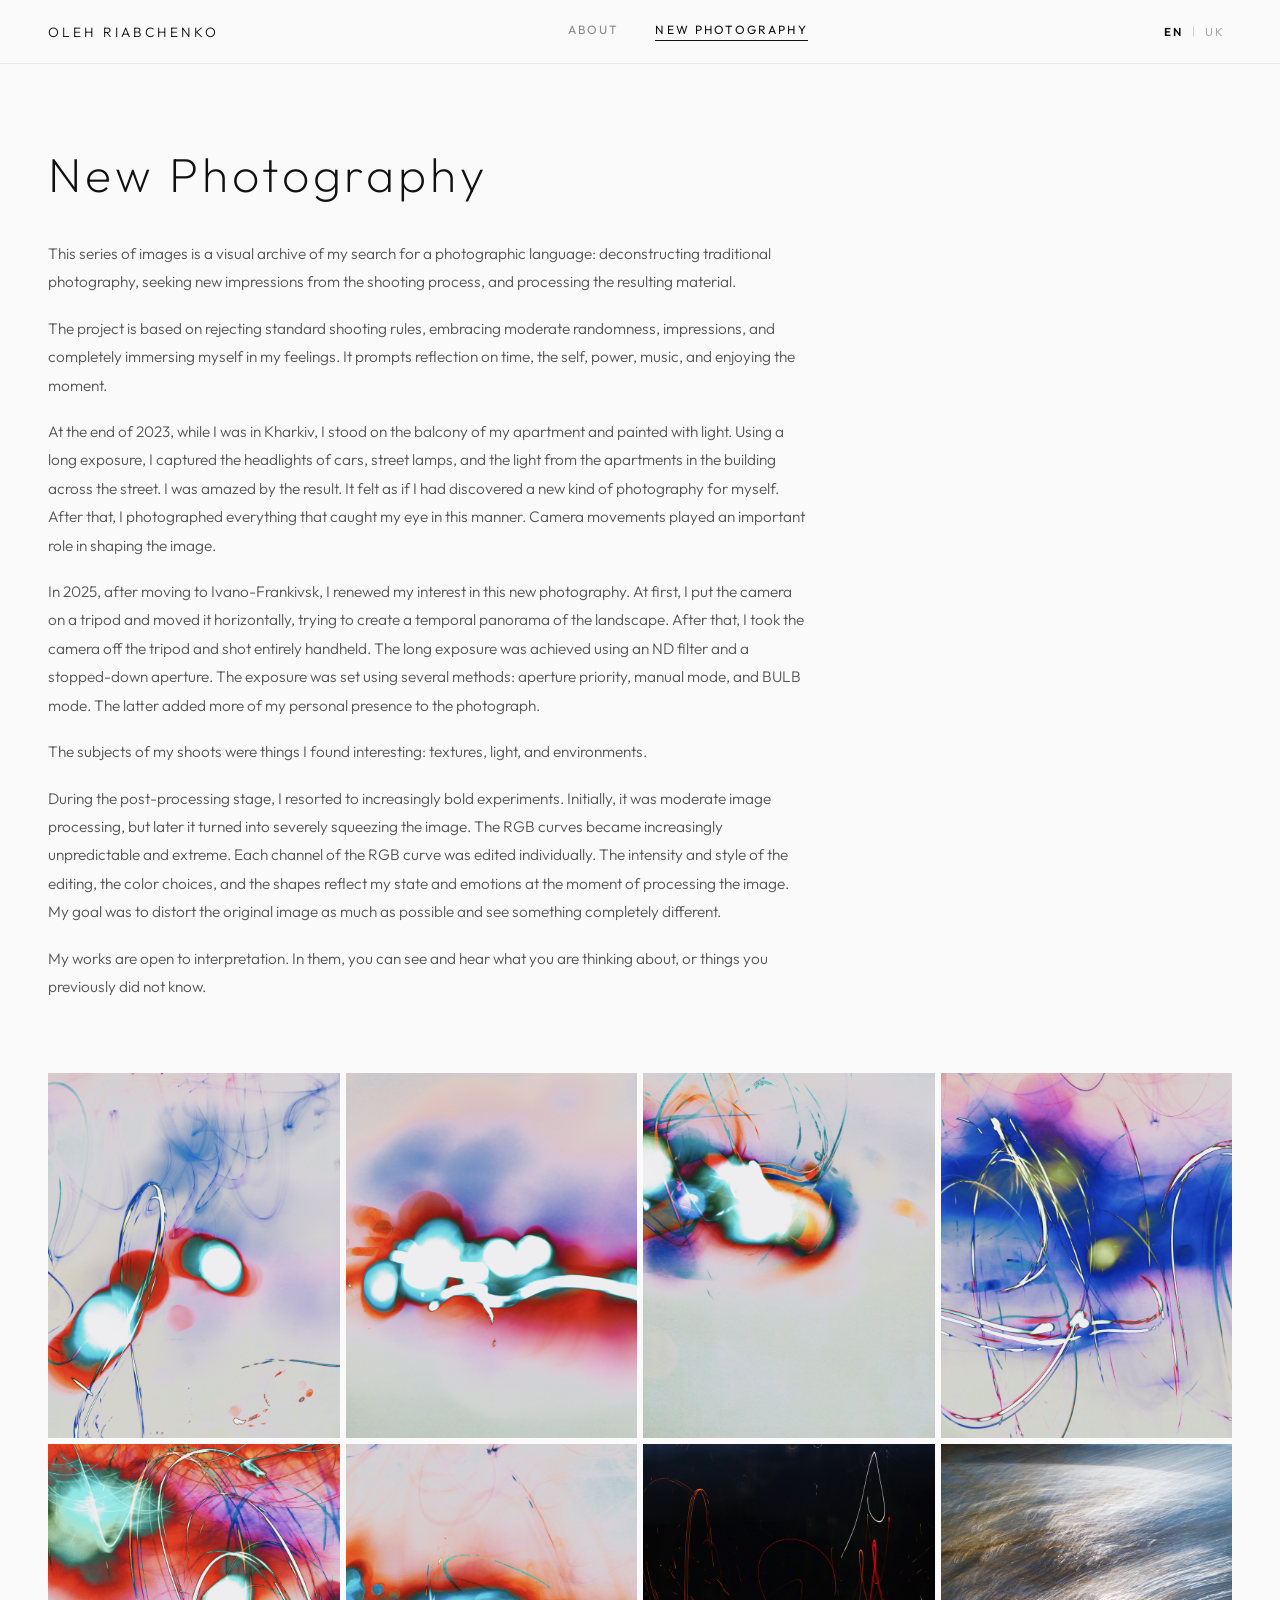
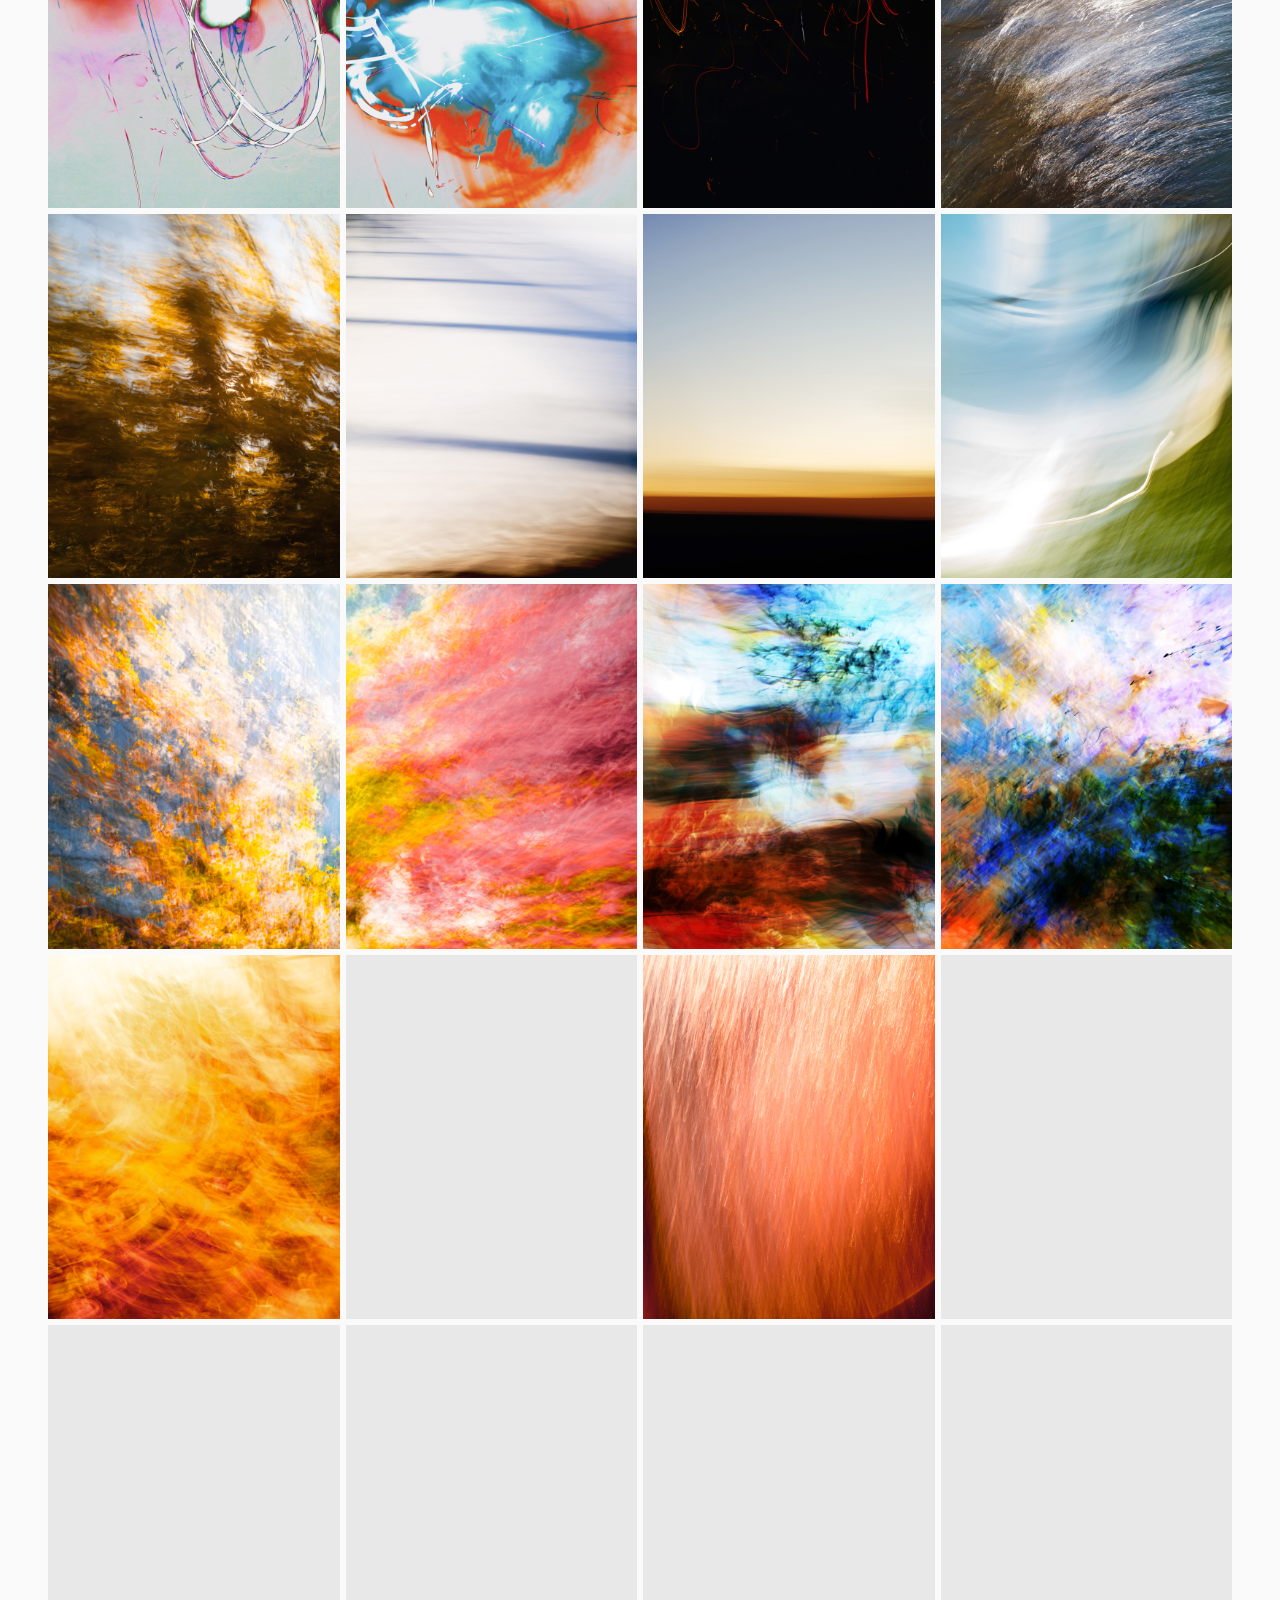
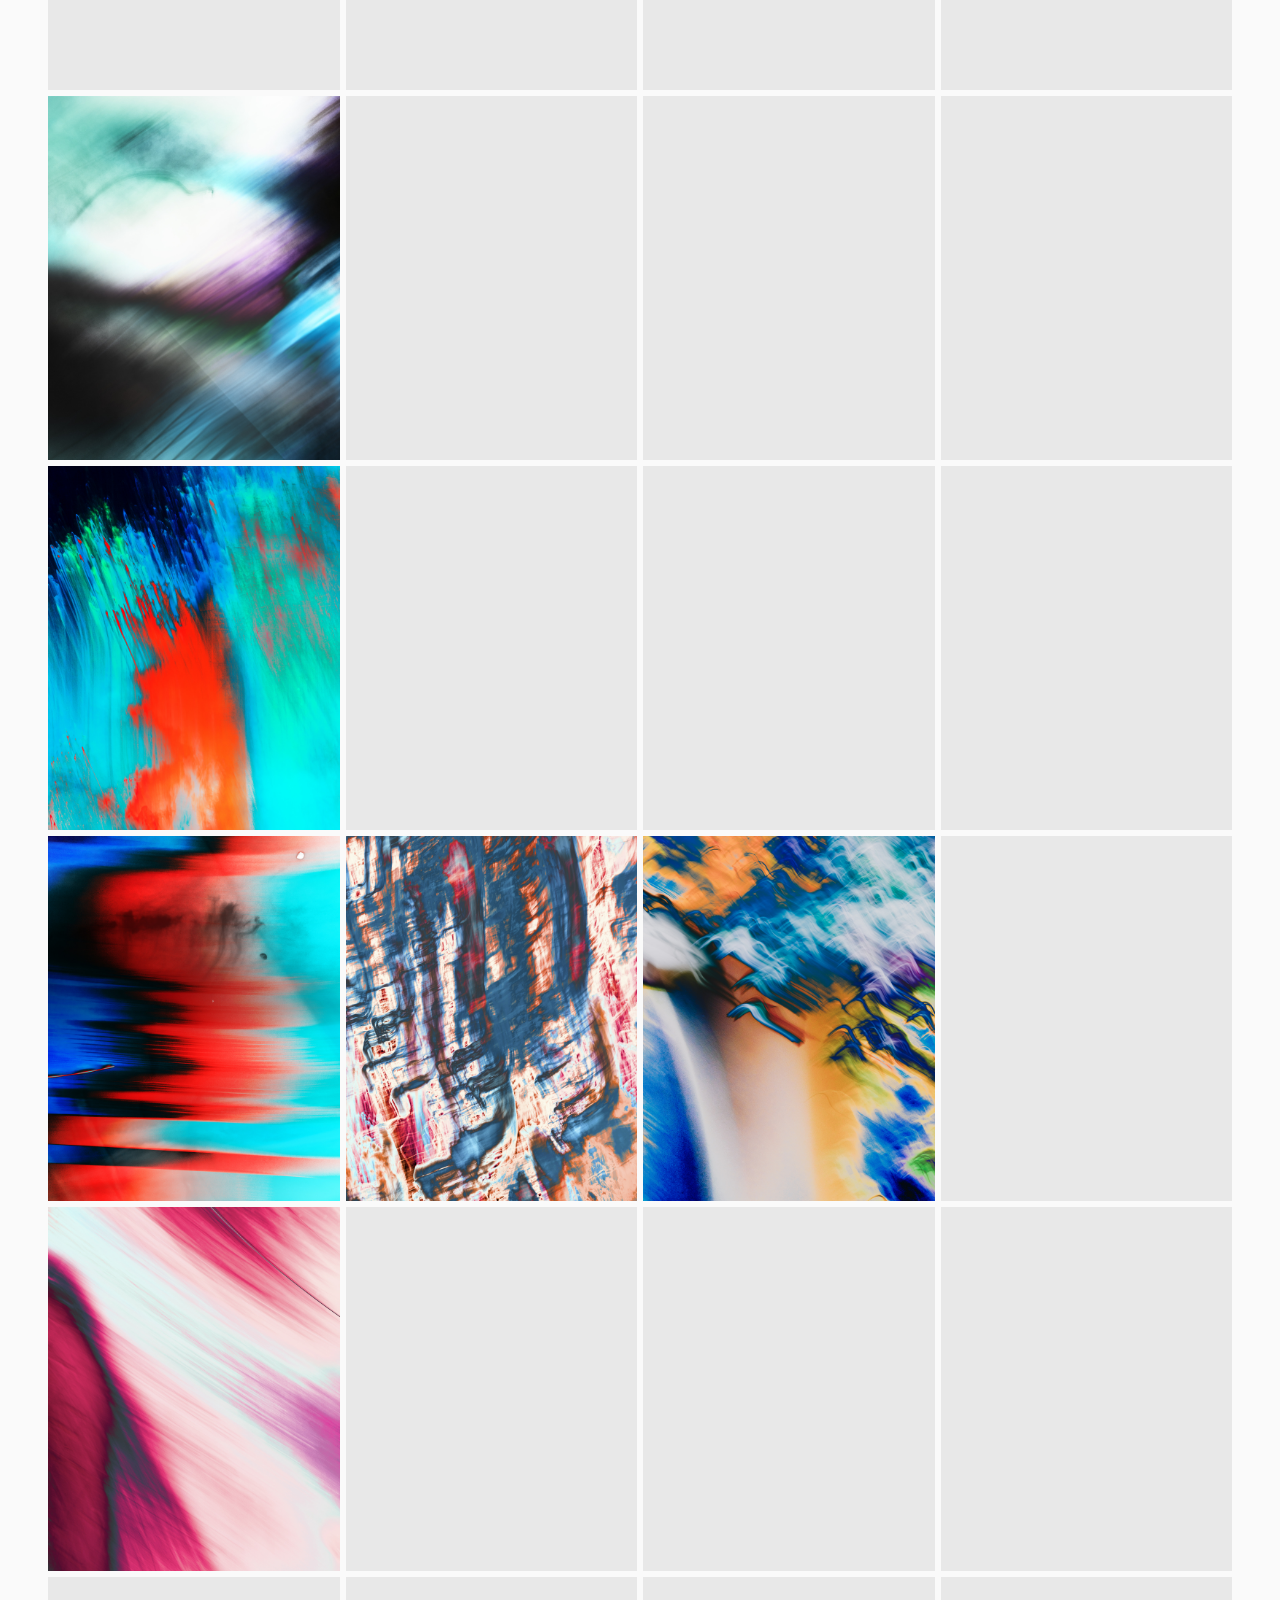
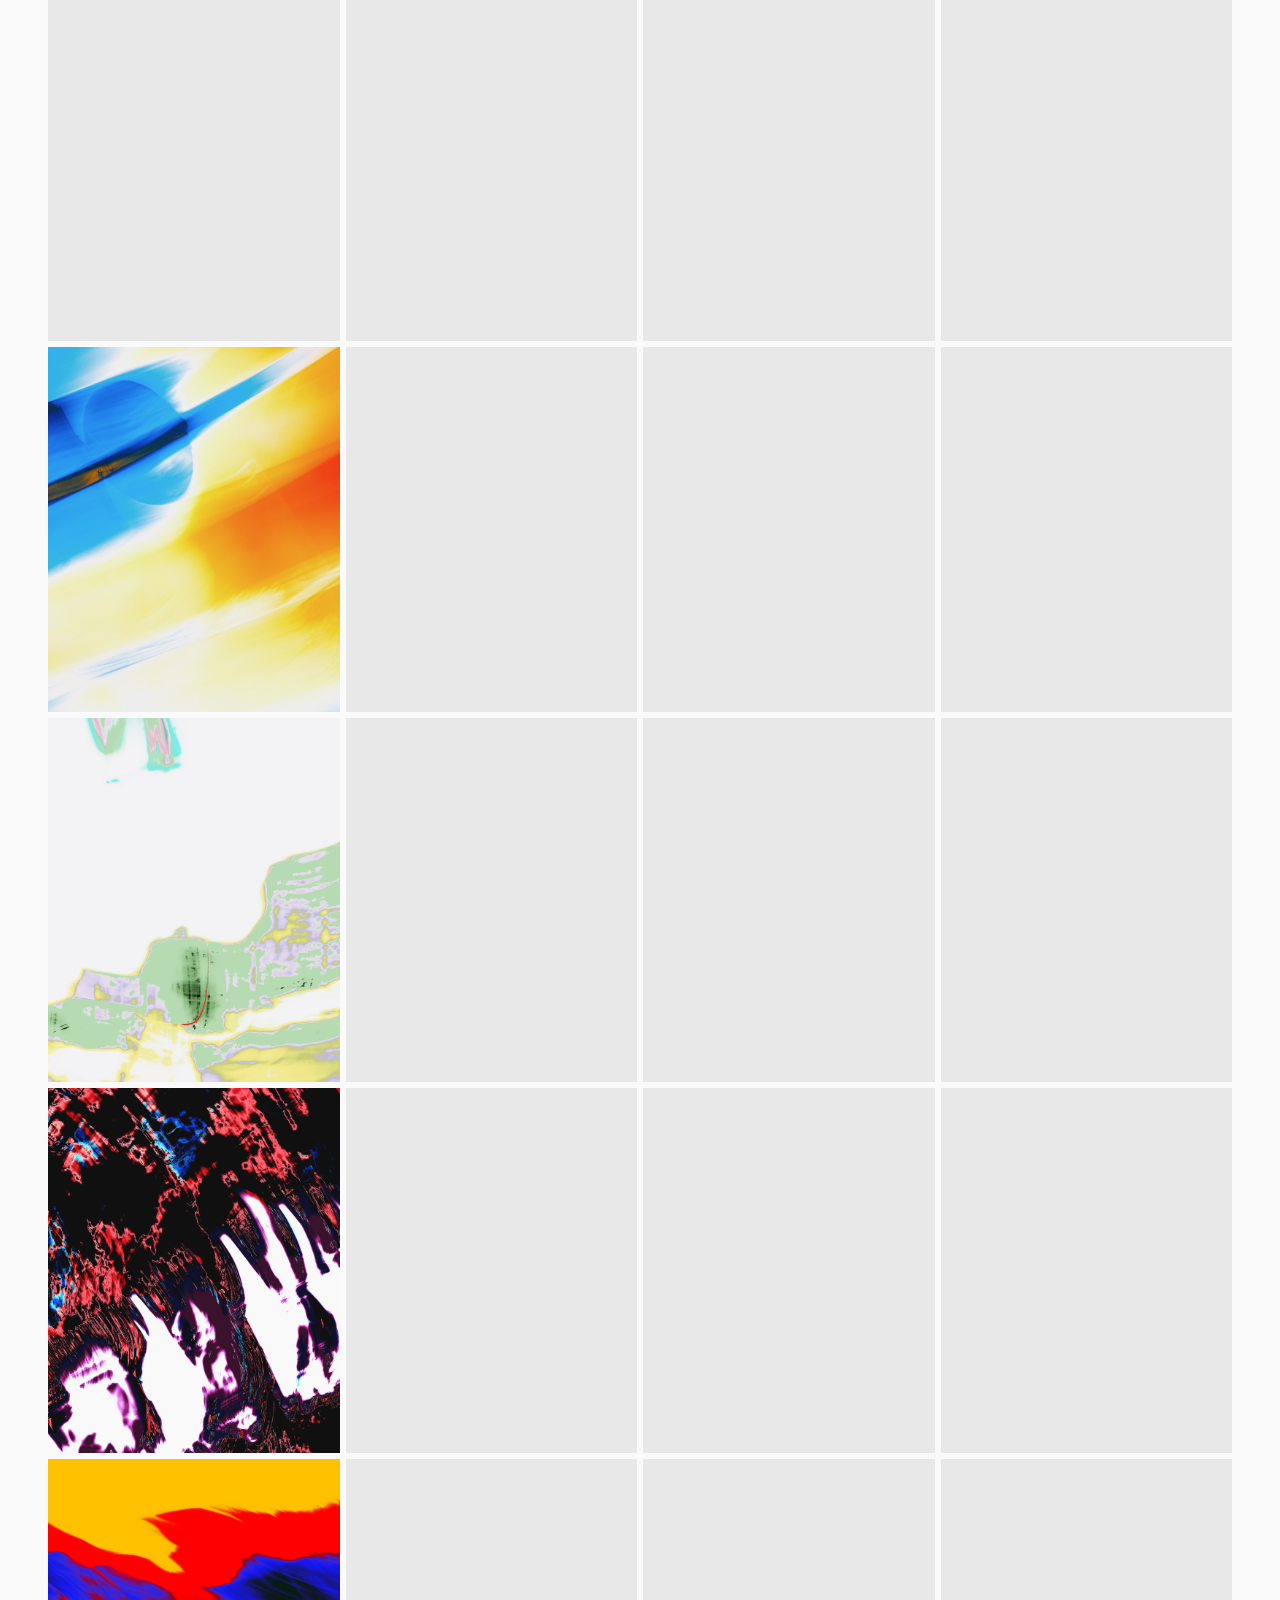
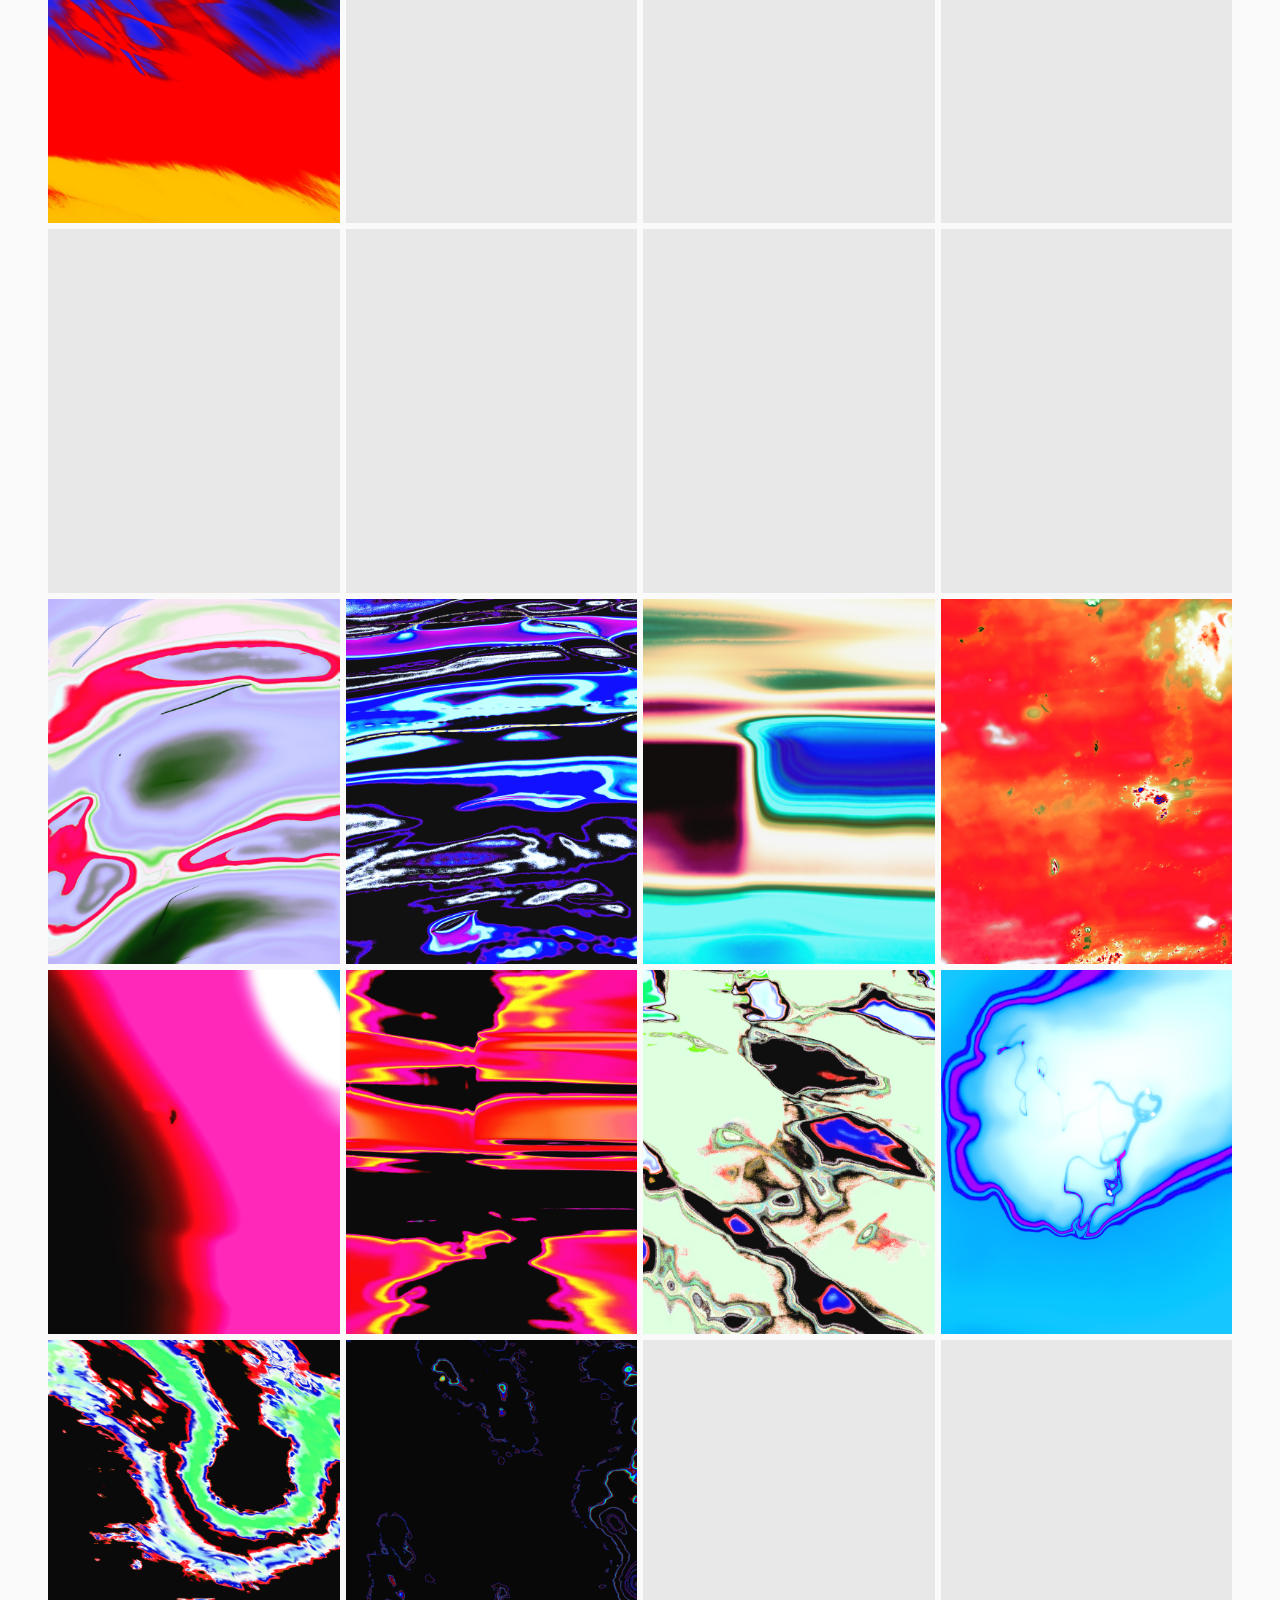
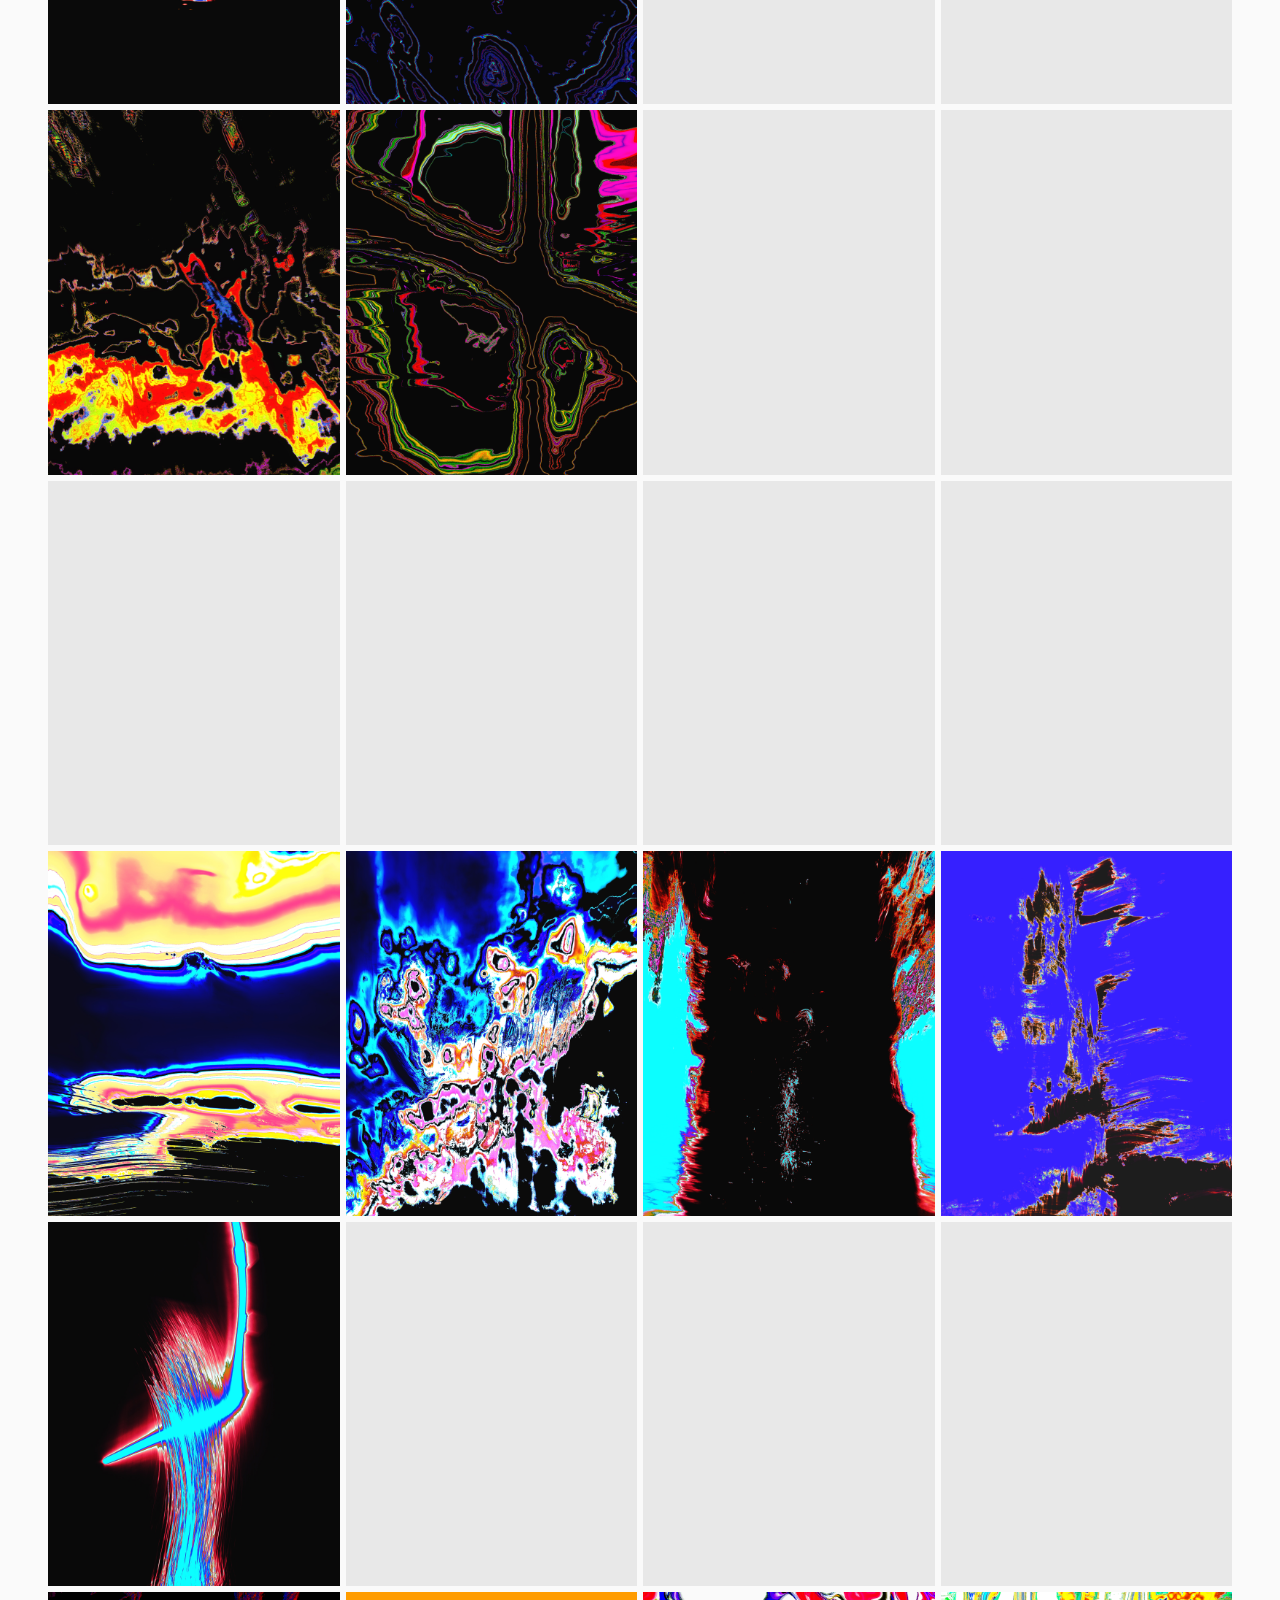
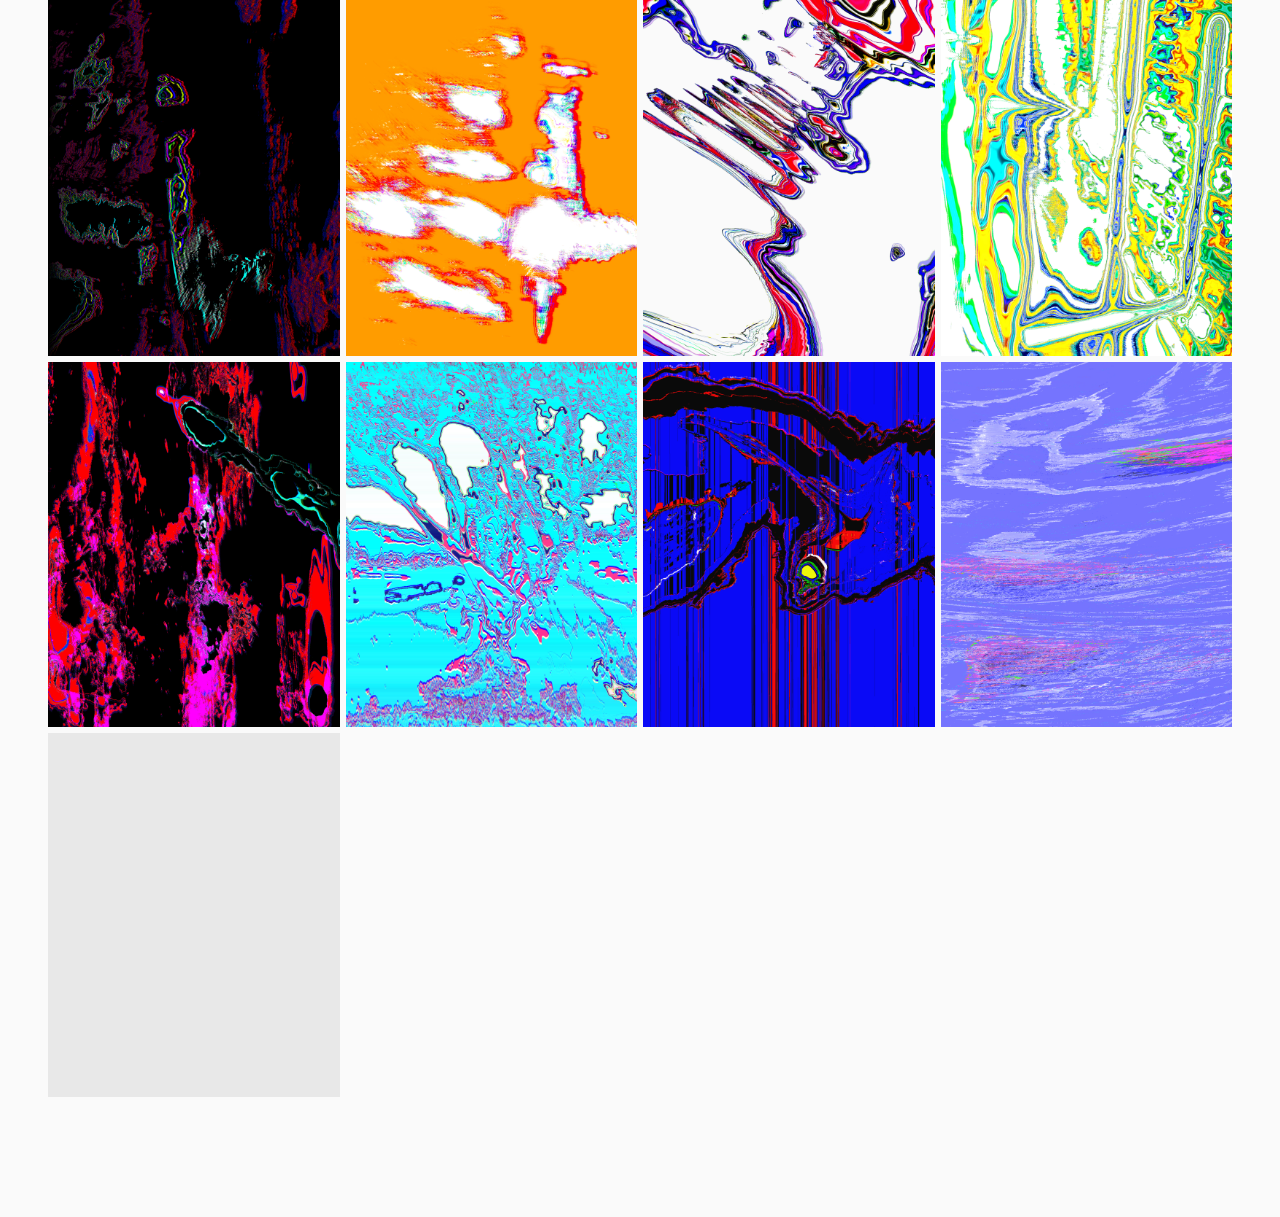
==== commit fa018066: "Add Behance link next to Instagram on About page" ====
--- a/index.html
+++ b/index.html
@@ -234,6 +234,18 @@
       flex-shrink: 0;
     }
 
+    .social-links {
+      display: flex;
+      align-items: center;
+      gap: 28px;
+      margin-top: 56px;
+      flex-wrap: wrap;
+    }
+
+    .social-links .ig-link {
+      margin-top: 0;
+    }
+
     /* ── Photography ── */
     .photo-wrap {
       max-width: 1440px;
@@ -492,14 +504,25 @@
       <div class="about-wrap">
         <h1 class="about-name" id="about-name">Oleh Riabchenko</h1>
         <div class="about-body" id="about-body"></div>
-        <a class="ig-link" href="https://www.instagram.com/_riabchenkoo/" target="_blank" rel="noopener noreferrer">
-          <svg width="18" height="18" viewBox="0 0 24 24" fill="none" stroke="currentColor" stroke-width="1.6" stroke-linecap="round" stroke-linejoin="round">
-            <rect x="2" y="2" width="20" height="20" rx="5" ry="5"/>
-            <path d="M16 11.37A4 4 0 1 1 12.63 8 4 4 0 0 1 16 11.37z"/>
-            <line x1="17.5" y1="6.5" x2="17.51" y2="6.5"/>
-          </svg>
-          <span>Instagram</span>
-        </a>
+        <div class="social-links">
+          <a class="ig-link" href="https://www.instagram.com/_riabchenkoo/" target="_blank" rel="noopener noreferrer">
+            <svg width="18" height="18" viewBox="0 0 24 24" fill="none" stroke="currentColor" stroke-width="1.6" stroke-linecap="round" stroke-linejoin="round">
+              <rect x="2" y="2" width="20" height="20" rx="5" ry="5"/>
+              <path d="M16 11.37A4 4 0 1 1 12.63 8 4 4 0 0 1 16 11.37z"/>
+              <line x1="17.5" y1="6.5" x2="17.51" y2="6.5"/>
+            </svg>
+            <span>Instagram</span>
+          </a>
+          <a class="ig-link" href="https://www.behance.net/oleh_riabchenko" target="_blank" rel="noopener noreferrer">
+            <svg width="18" height="18" viewBox="0 0 24 24" fill="none" stroke="currentColor" stroke-width="1.6" stroke-linecap="round" stroke-linejoin="round">
+              <path d="M2 4h7a5 5 0 0 1 0 10H2V4z"/>
+              <path d="M2 14h8a5 5 0 0 1 0 10H2V14z"/>
+              <line x1="14" y1="7" x2="22" y2="7"/>
+              <path d="M22 12c0-2.8-2.2-5-5-5s-5 2.2-5 5 2.2 5 5 5c1.8 0 3.4-.9 4.3-2.3"/>
+            </svg>
+            <span>Behance</span>
+          </a>
+        </div>
       </div>
     </div>
 
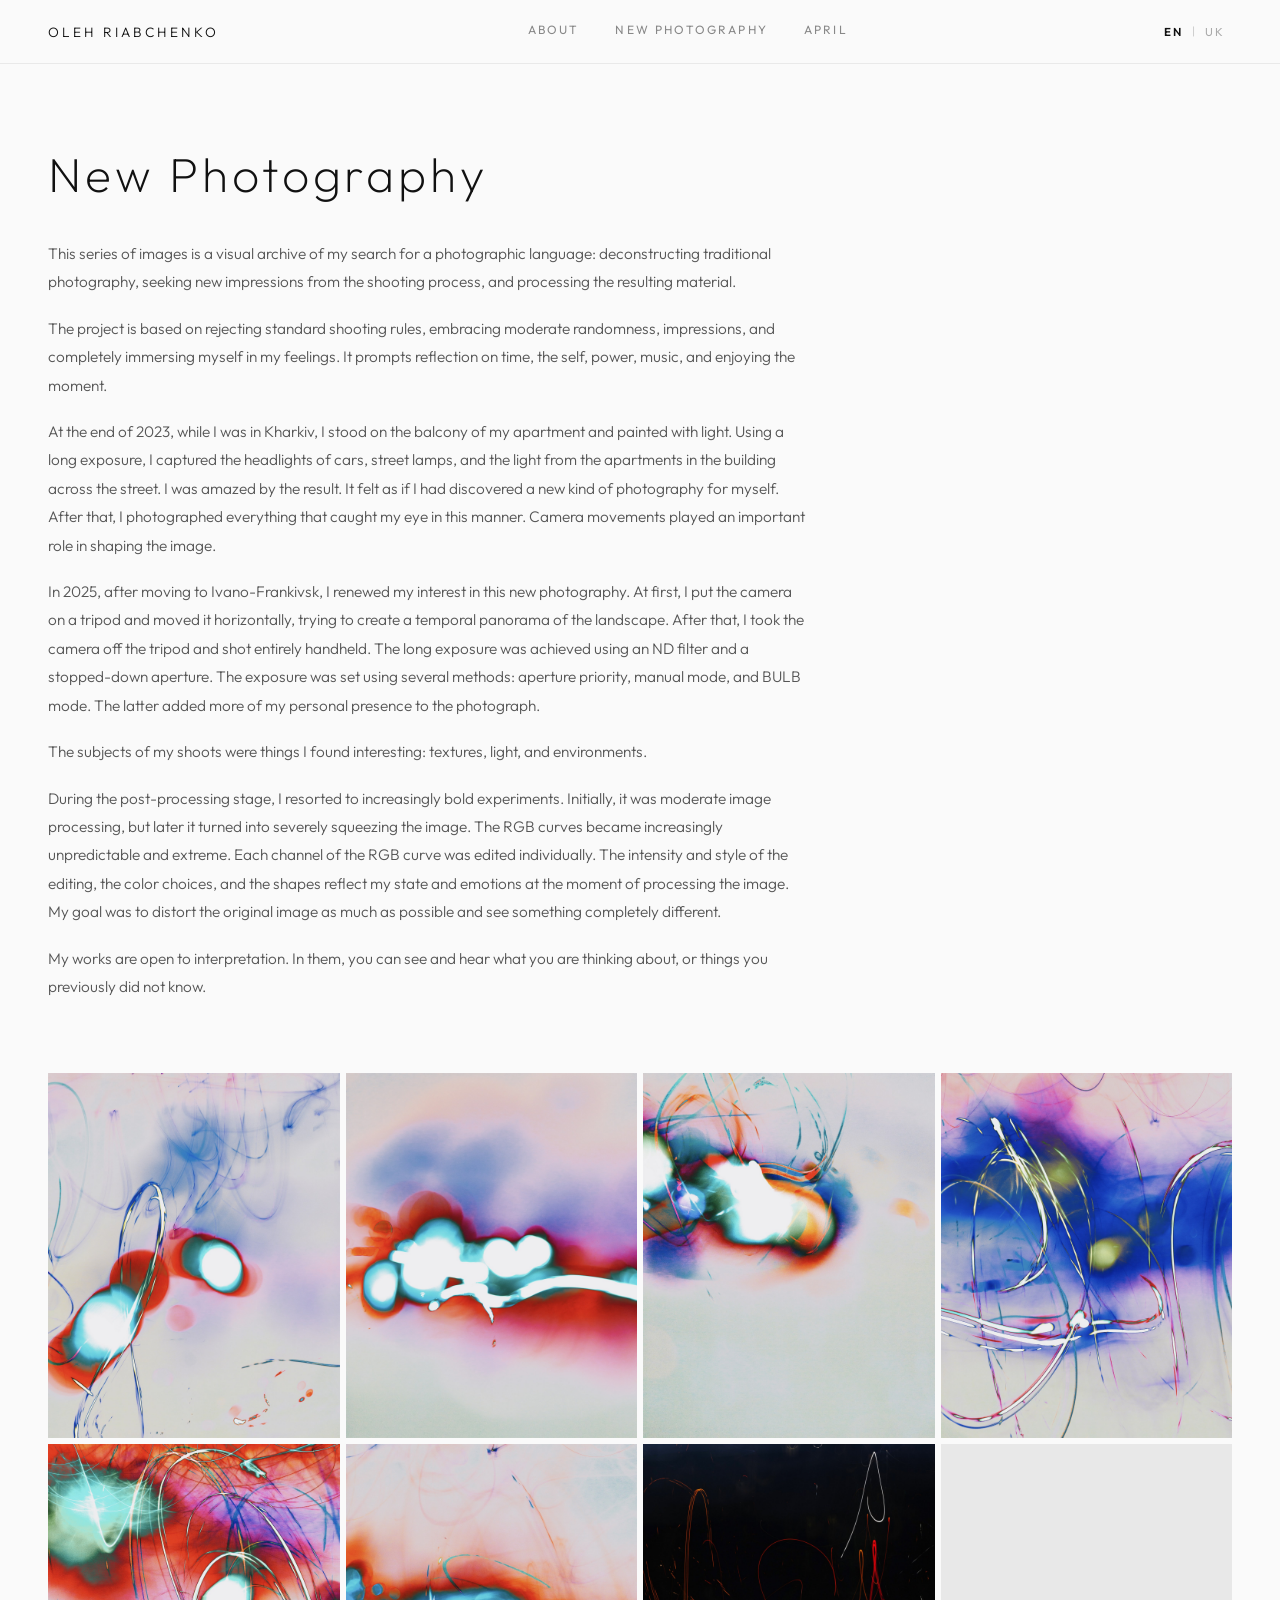
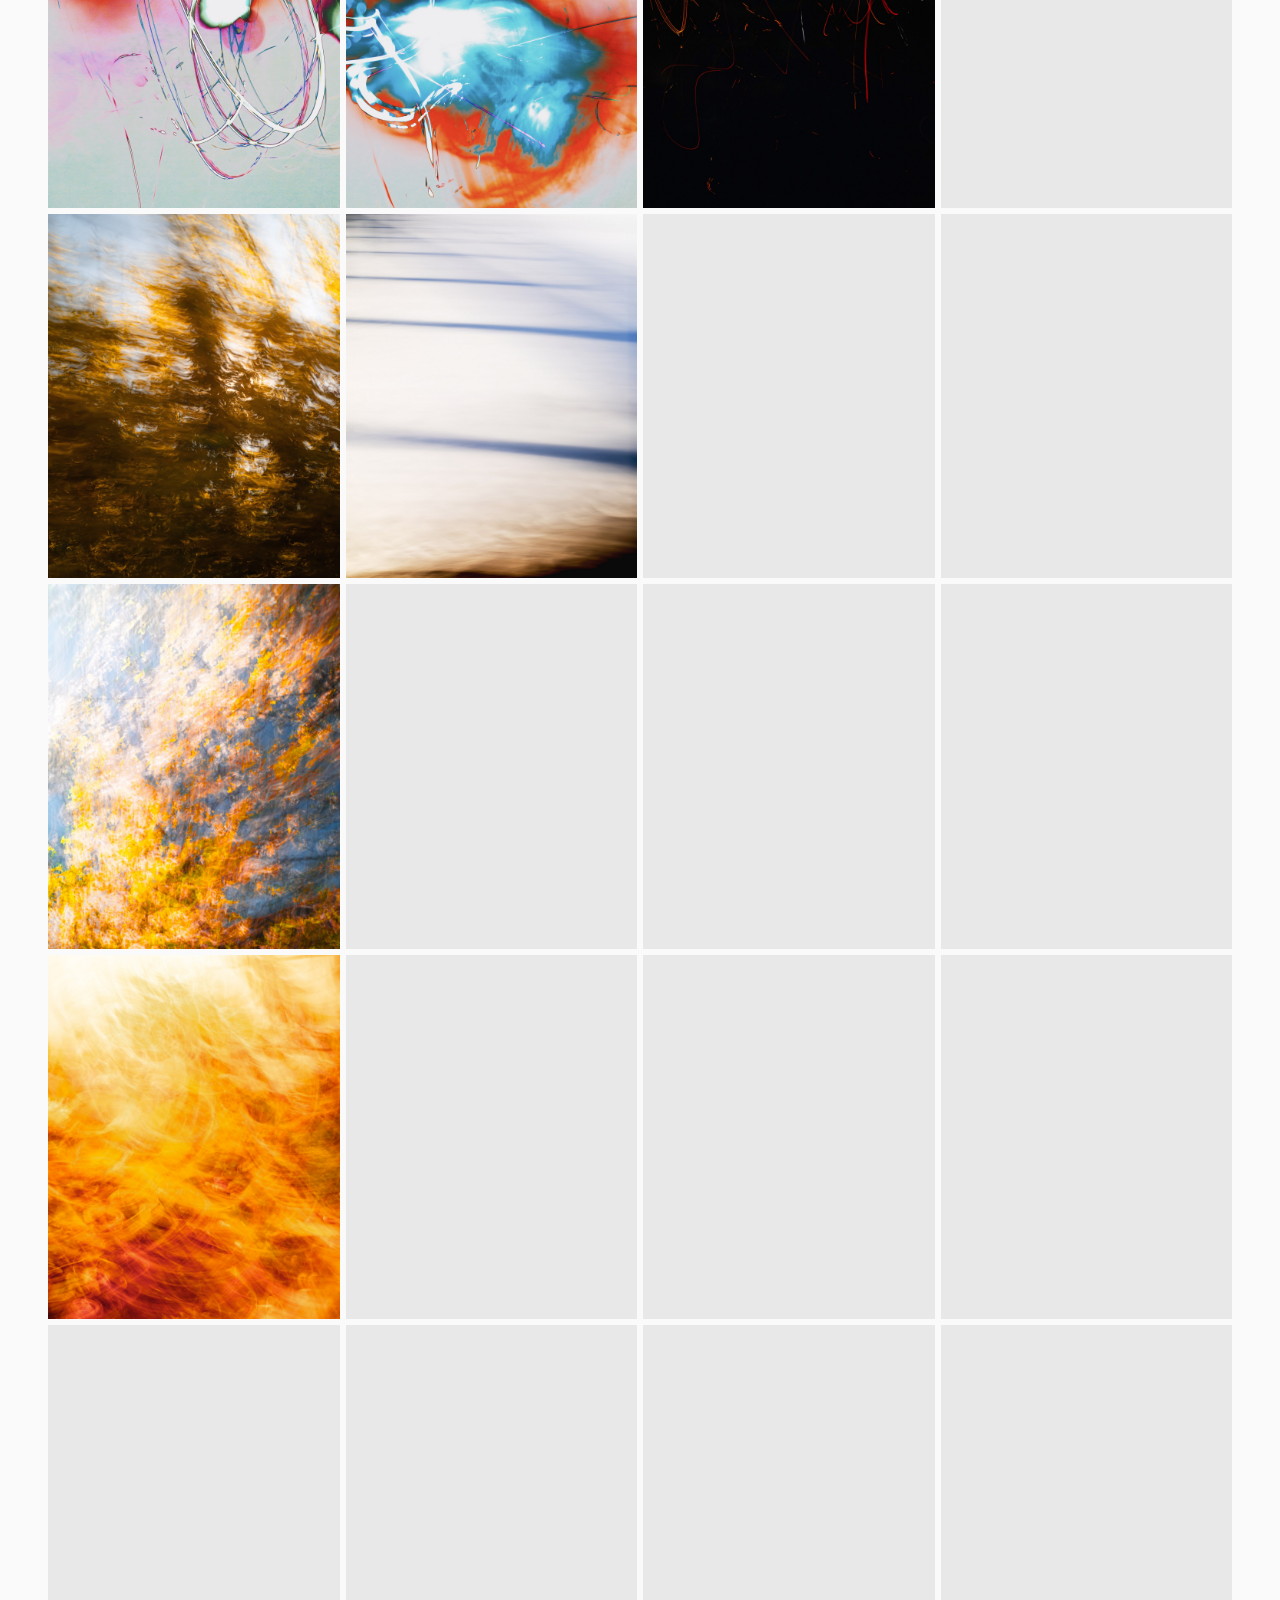
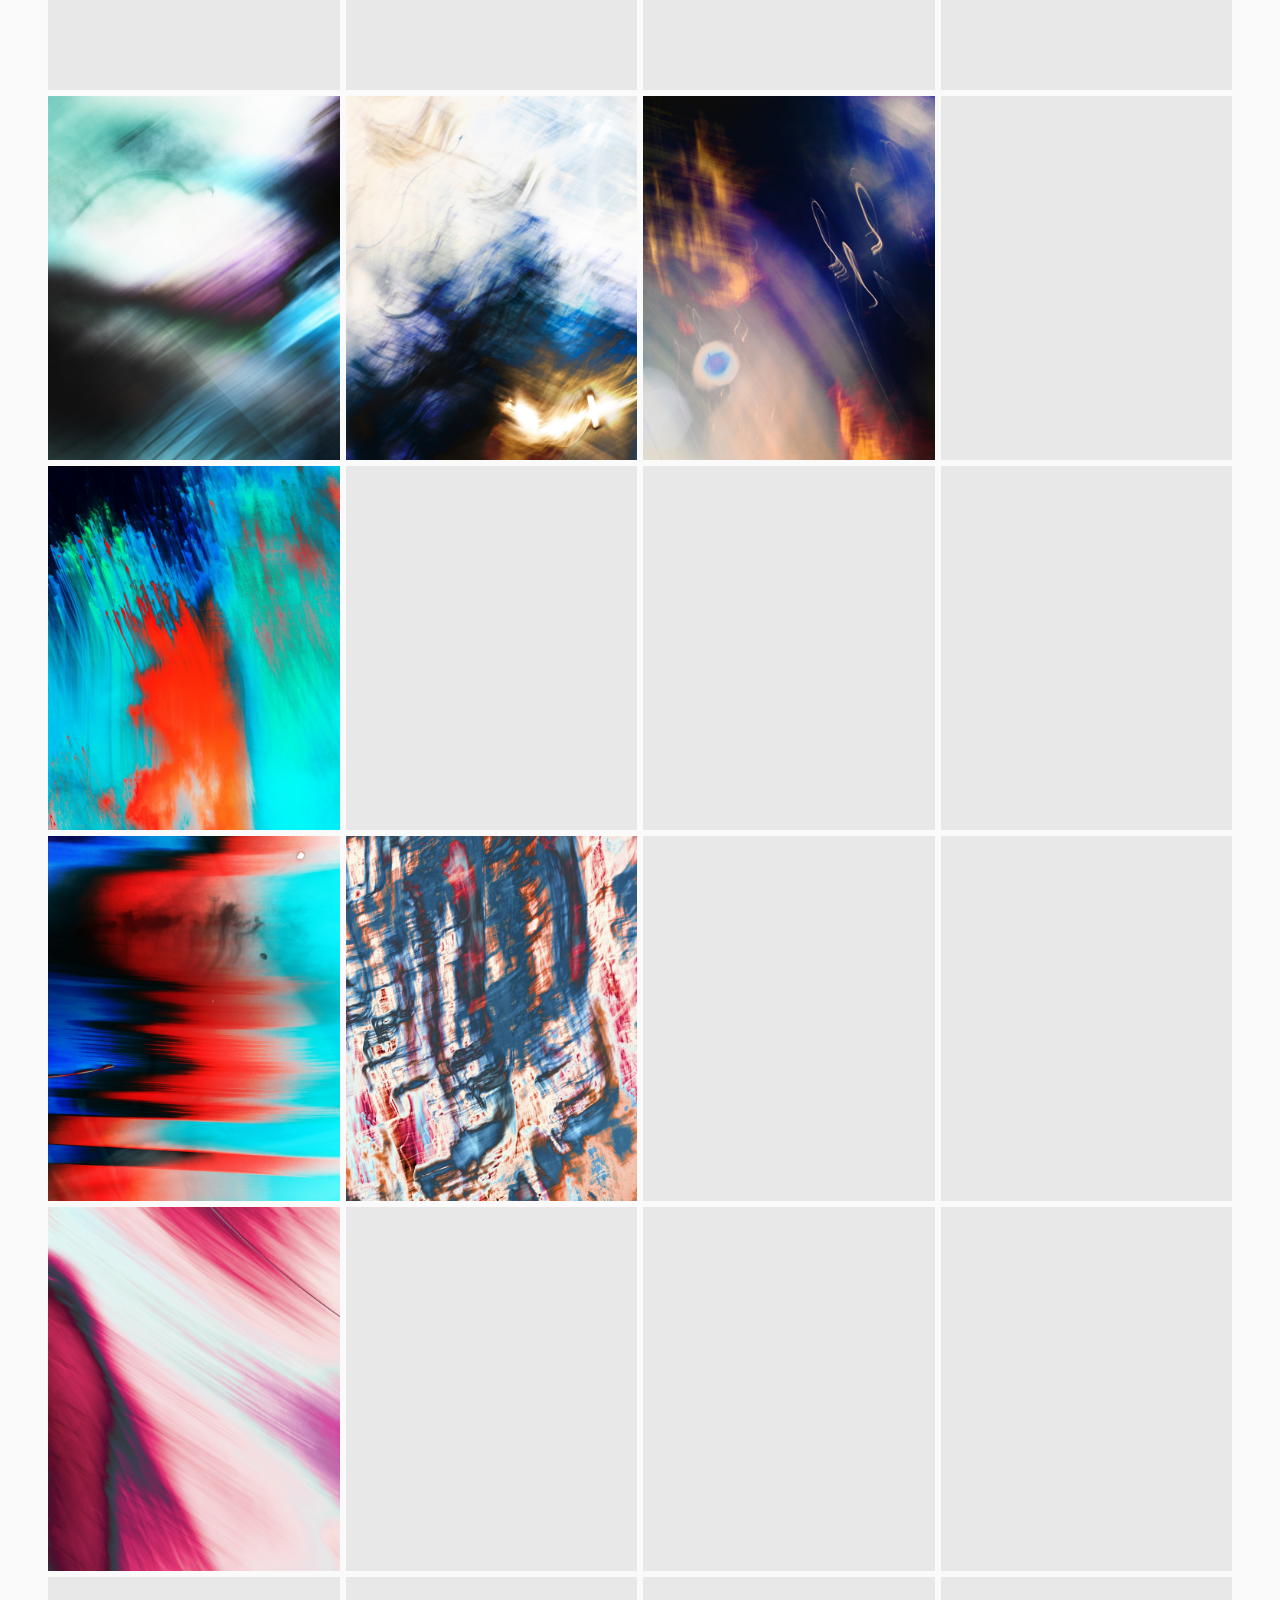
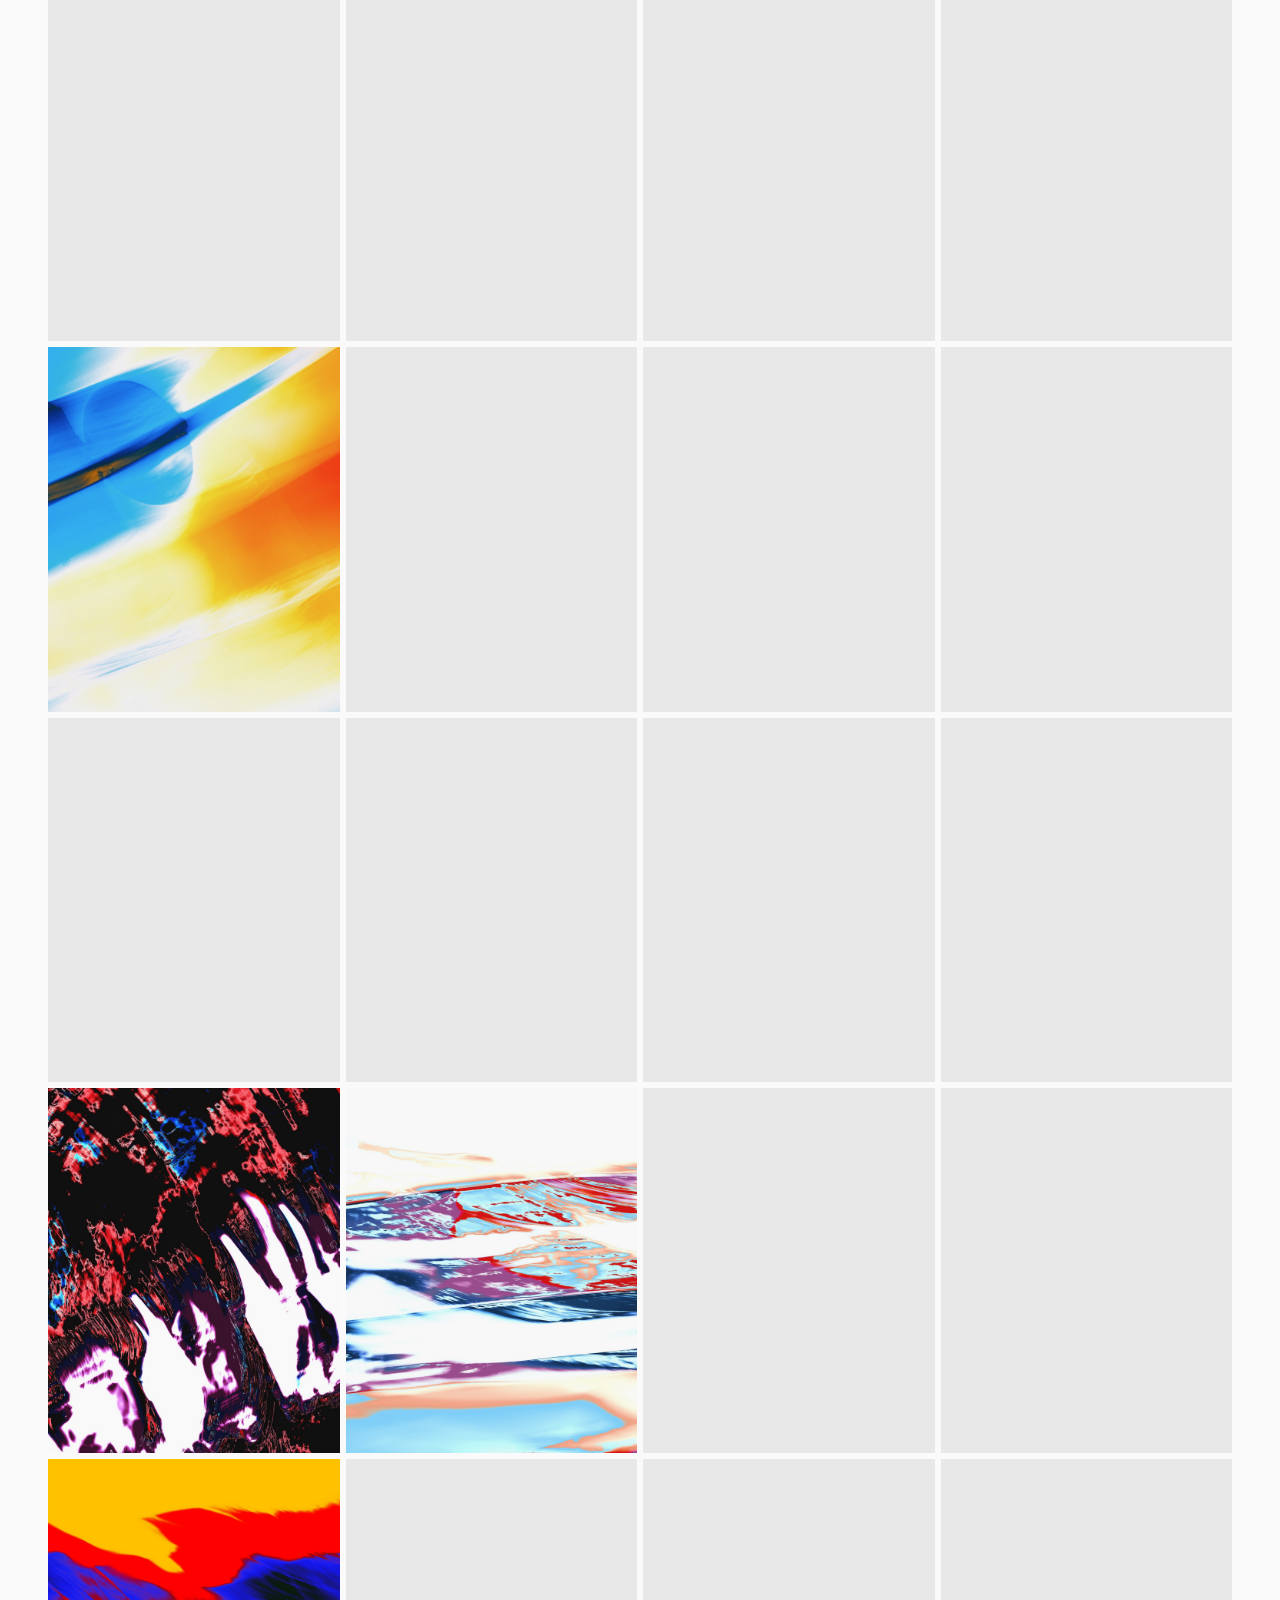
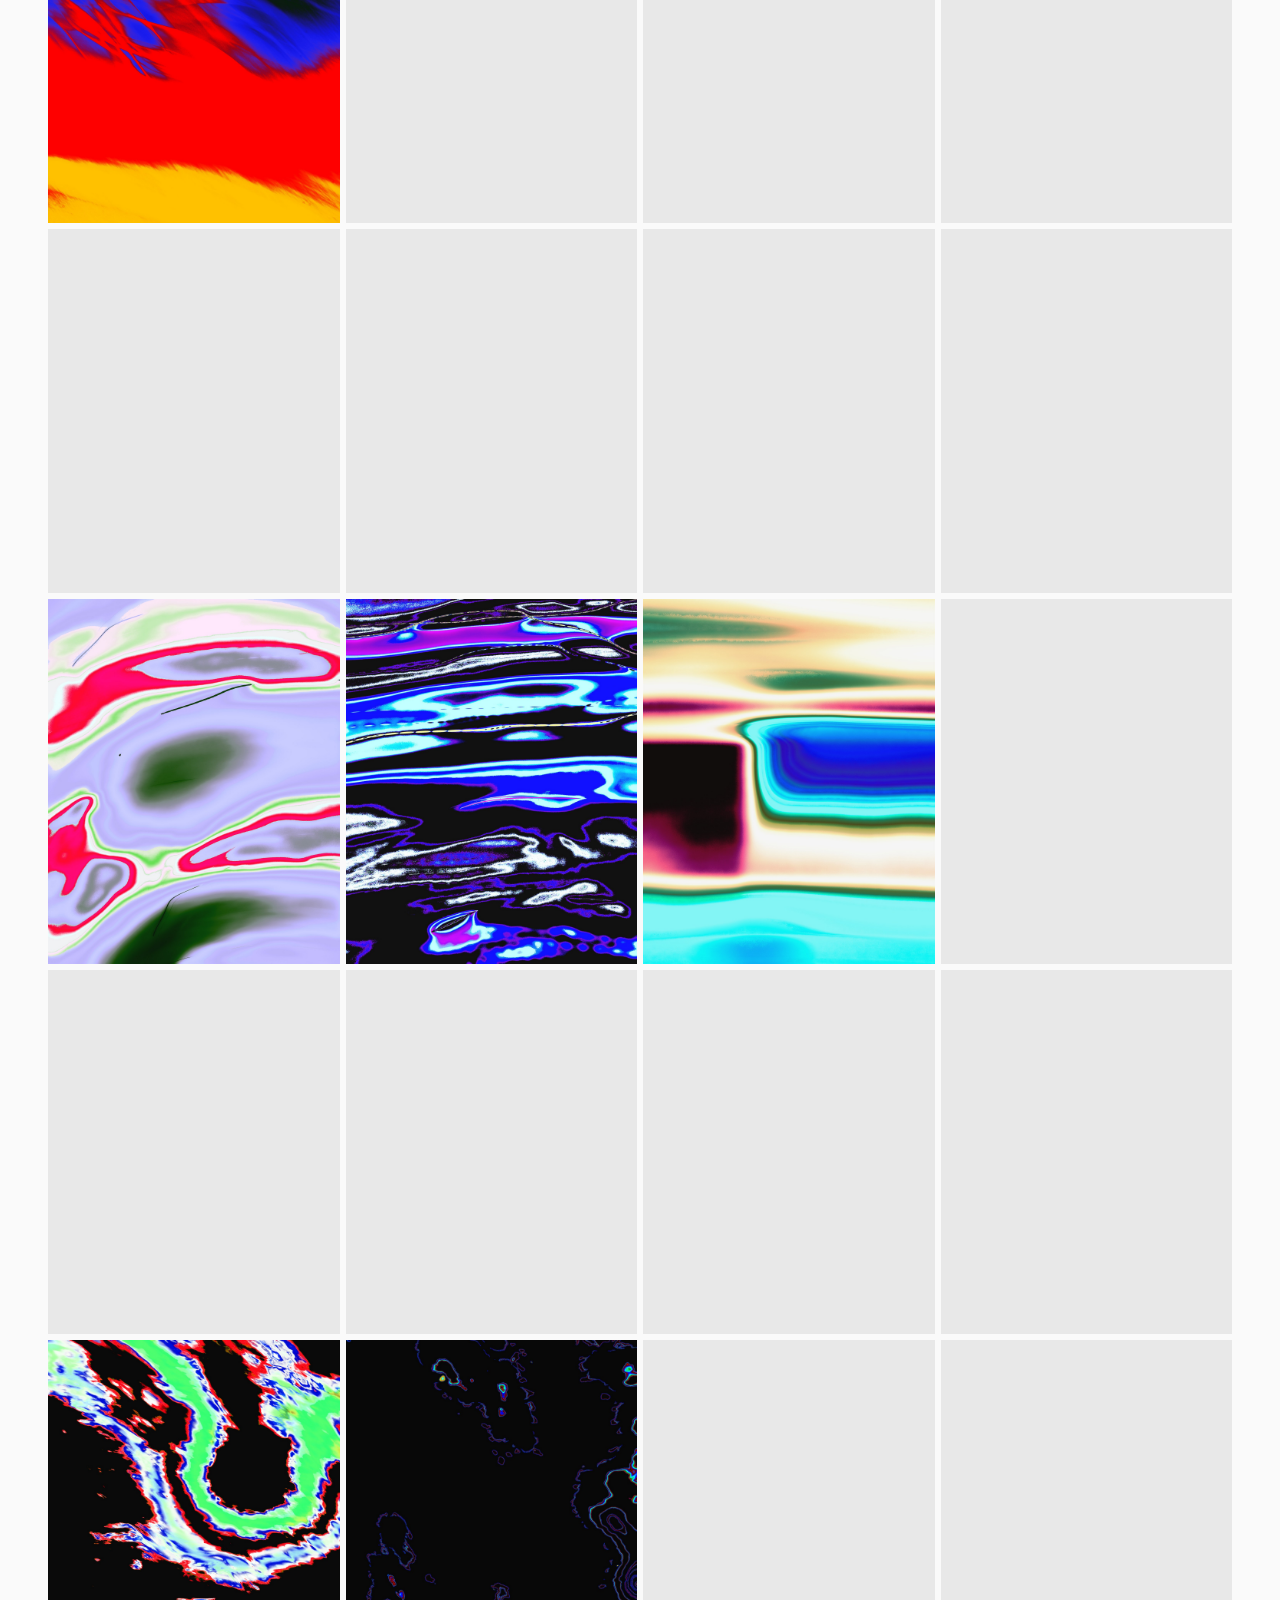
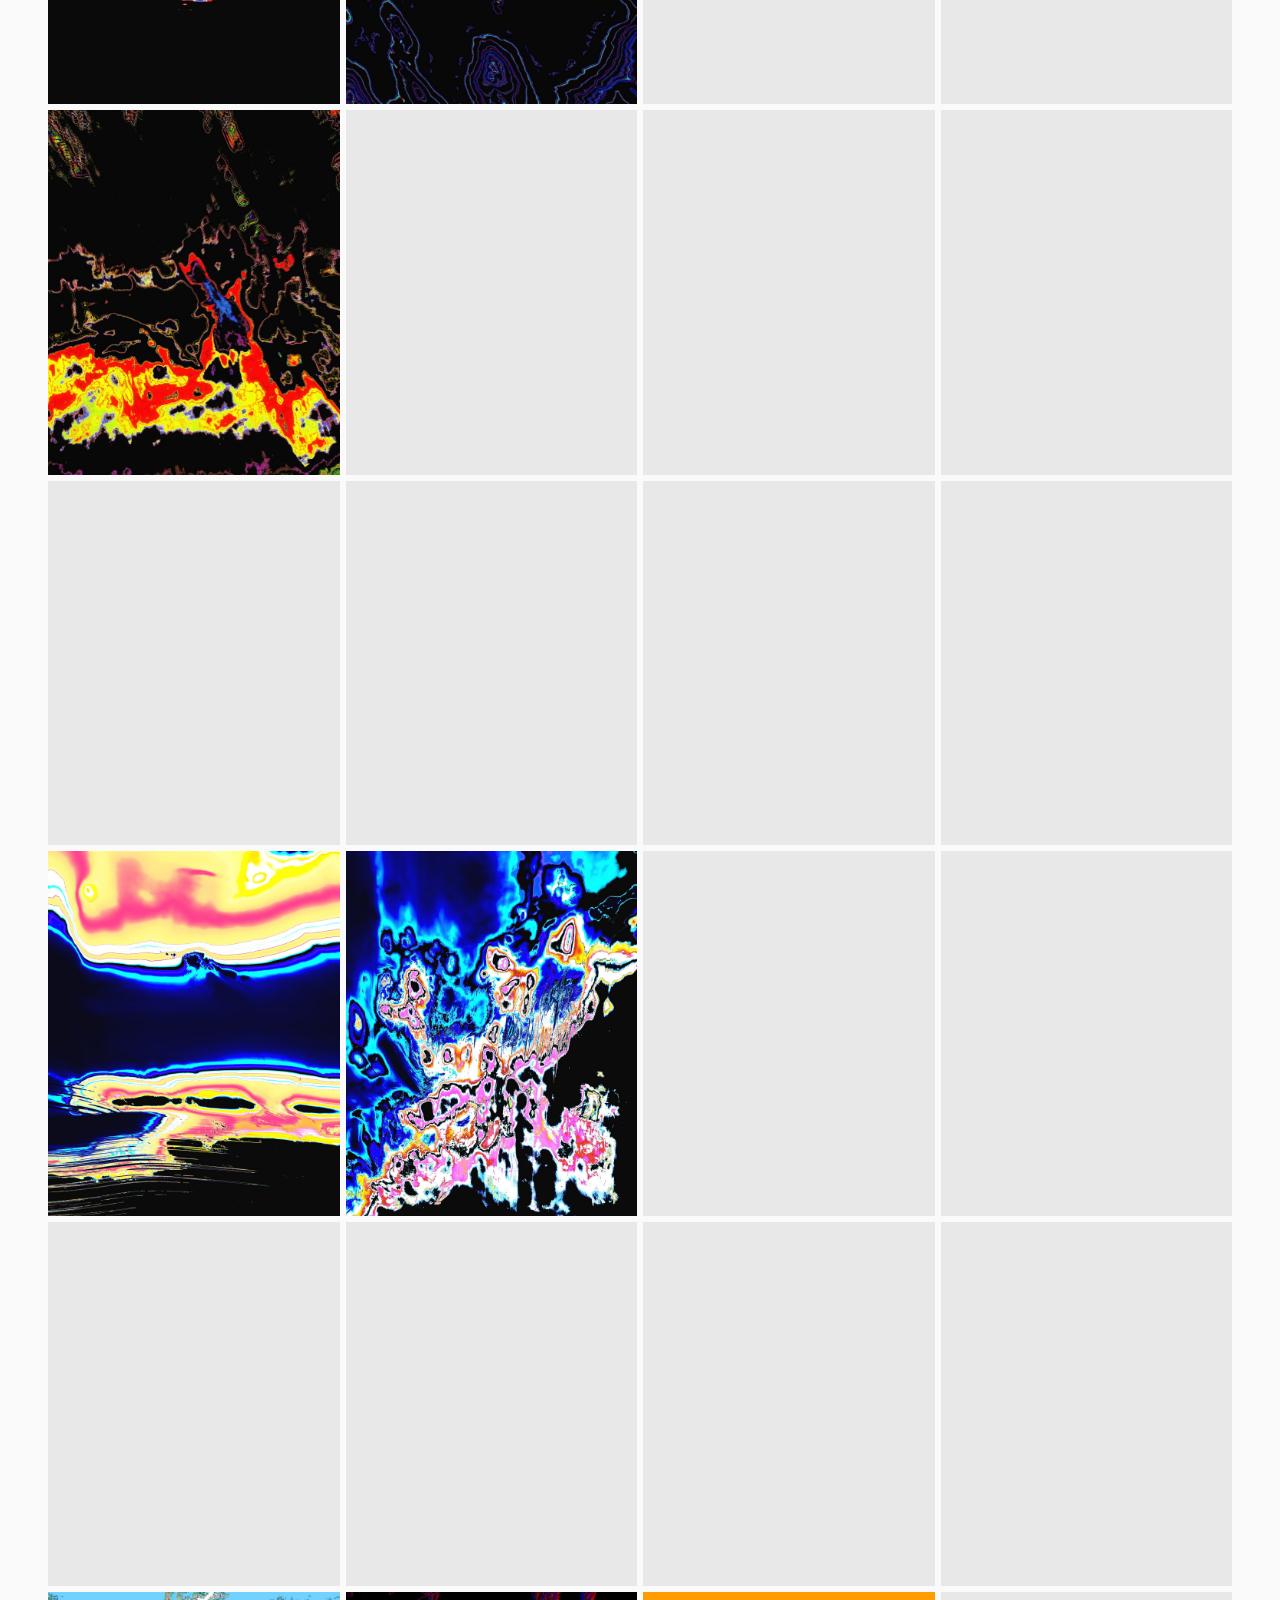
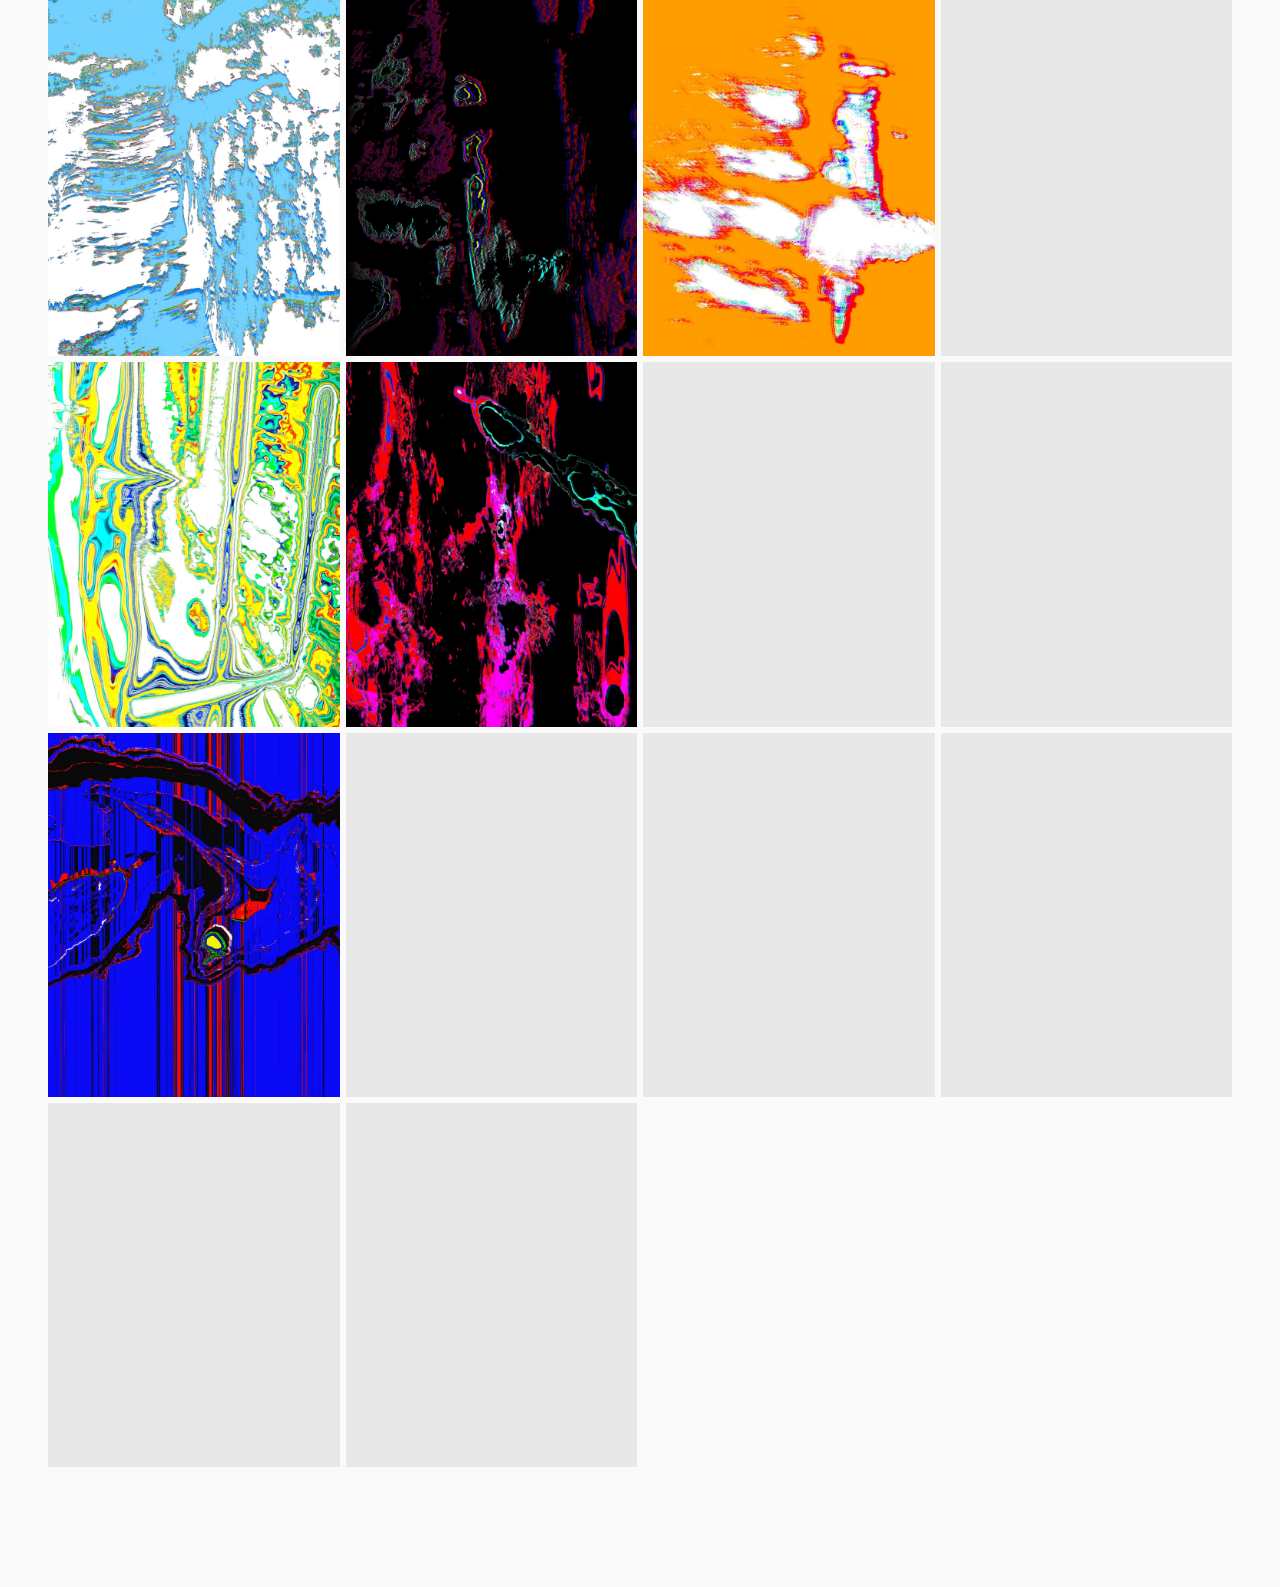
==== commit 704a0b7c: "Add April series, merge into single-page site - Add April/photos_april_web/ (13 photos resized to ma" ====
--- a/index.html
+++ b/index.html
@@ -3,7 +3,7 @@
 <head>
   <meta charset="UTF-8">
   <meta name="viewport" content="width=device-width, initial-scale=1.0">
-  <title>Oleh Riabchenko — Photographer &amp; Visual Artist | New Photography</title>
+  <title>Oleh Riabchenko — Photographer &amp; Visual Artist</title>
   <meta name="description" content="Portfolio of Oleh Riabchenko — Ukrainian photographer and visual artist. Long-exposure experimental photography exploring time, light, and digital deconstruction.">
 
   <!-- Canonical -->
@@ -56,9 +56,11 @@
     ]
   }
   </script>
+
   <link rel="preconnect" href="https://fonts.googleapis.com">
   <link rel="preconnect" href="https://fonts.gstatic.com" crossorigin>
   <link href="https://fonts.googleapis.com/css2?family=Outfit:wght@200;300;400;600&display=swap" rel="stylesheet">
+
   <style>
     *, *::before, *::after {
       box-sizing: border-box;
@@ -66,9 +68,7 @@
       padding: 0;
     }
 
-    html {
-      scroll-behavior: smooth;
-    }
+    html { scroll-behavior: smooth; }
 
     body {
       font-family: 'Outfit', sans-serif;
@@ -124,14 +124,8 @@
       white-space: nowrap;
     }
 
-    .nav-link:hover {
-      color: #111;
-    }
-
-    .nav-link.active {
-      color: #111;
-      border-bottom-color: #111;
-    }
+    .nav-link:hover { color: #111; }
+    .nav-link.active { color: #111; border-bottom-color: #111; }
 
     .lang-toggle {
       display: flex;
@@ -153,25 +147,14 @@
       line-height: 1;
     }
 
-    .lang-btn.active {
-      color: #111;
-      font-weight: 600;
-    }
-
-    .lang-sep {
-      color: #ccc;
-      font-size: 0.7rem;
-      pointer-events: none;
-    }
+    .lang-btn.active { color: #111; font-weight: 600; }
+
+    .lang-sep { color: #ccc; font-size: 0.7rem; pointer-events: none; }
 
     /* ── Pages ── */
-    main {
-      padding-top: 64px;
-    }
-
-    .page {
-      display: none;
-    }
+    main { padding-top: 64px; }
+
+    .page { display: none; }
 
     .page.active {
       display: block;
@@ -206,9 +189,7 @@
       font-weight: 300;
     }
 
-    .about-body p + p {
-      margin-top: 20px;
-    }
+    .about-body p + p { margin-top: 20px; }
 
     .ig-link {
       display: inline-flex;
@@ -226,13 +207,8 @@
       transition: opacity 0.25s;
     }
 
-    .ig-link:hover {
-      opacity: 0.45;
-    }
-
-    .ig-link svg {
-      flex-shrink: 0;
-    }
+    .ig-link:hover { opacity: 0.45; }
+    .ig-link svg { flex-shrink: 0; }
 
     .social-links {
       display: flex;
@@ -242,11 +218,9 @@
       flex-wrap: wrap;
     }
 
-    .social-links .ig-link {
-      margin-top: 0;
-    }
-
-    /* ── Photography ── */
+    .social-links .ig-link { margin-top: 0; }
+
+    /* ── Photography (New Photography) ── */
     .photo-wrap {
       max-width: 1440px;
       margin: 0 auto;
@@ -270,16 +244,135 @@
       margin-bottom: 72px;
     }
 
-    .photo-intro p + p {
-      margin-top: 18px;
-    }
-
-    /* ── Grid ── */
+    .photo-intro p + p { margin-top: 18px; }
+
+    /* ── New Photography Grid ── */
     .grid {
       display: grid;
       grid-template-columns: repeat(4, 1fr);
       gap: 6px;
     }
+
+    .grid-item {
+      overflow: hidden;
+      cursor: zoom-in;
+      background: #e8e8e8;
+      aspect-ratio: 4 / 5;
+      position: relative;
+    }
+
+    .grid-item img {
+      width: 100%;
+      height: 100%;
+      object-fit: cover;
+      display: block;
+      transition: transform 0.45s cubic-bezier(0.25, 0.46, 0.45, 0.94), opacity 0.3s;
+    }
+
+    .grid-item:hover img { transform: scale(1.04); }
+
+    /* ── April page ── */
+    .april-wrap {
+      max-width: 1440px;
+      margin: 0 auto;
+      padding: 0 48px 120px;
+    }
+
+    /* Hero: image left, text right */
+    .april-hero {
+      display: grid;
+      grid-template-columns: 1fr 1fr;
+      gap: 0;
+      min-height: calc(100vh - 64px);
+      align-items: stretch;
+    }
+
+    .april-hero-img {
+      position: relative;
+      overflow: hidden;
+      cursor: zoom-in;
+    }
+
+    .april-hero-img img {
+      width: 100%;
+      height: 100%;
+      object-fit: cover;
+      object-position: center top;
+      display: block;
+      transition: transform 0.6s cubic-bezier(0.25, 0.46, 0.45, 0.94);
+    }
+
+    .april-hero-img:hover img { transform: scale(1.03); }
+
+    .april-hero-text {
+      display: flex;
+      flex-direction: column;
+      justify-content: center;
+      padding: 80px 64px;
+    }
+
+    .april-title {
+      font-size: clamp(2.8rem, 5vw, 5rem);
+      font-weight: 200;
+      letter-spacing: 0.04em;
+      line-height: 1.05;
+      color: #111;
+      margin-bottom: 52px;
+    }
+
+    .april-text {
+      font-size: 0.97rem;
+      line-height: 1.88;
+      color: #555;
+      font-weight: 300;
+      max-width: 520px;
+    }
+
+    .april-text p + p { margin-top: 18px; }
+
+    .scroll-hint {
+      margin-top: 56px;
+      display: flex;
+      align-items: center;
+      gap: 12px;
+      color: #bbb;
+      font-size: 0.72rem;
+      letter-spacing: 0.22em;
+      text-transform: uppercase;
+    }
+
+    .scroll-hint-line {
+      width: 40px;
+      height: 1px;
+      background: #ddd;
+    }
+
+    /* ── April masonry grid ── */
+    .april-gallery { padding-top: 80px; }
+
+    .april-grid {
+      columns: 3;
+      column-gap: 6px;
+    }
+
+    .april-grid-item {
+      break-inside: avoid;
+      margin-bottom: 6px;
+      overflow: hidden;
+      cursor: zoom-in;
+      background: #e8e8e8;
+      display: block;
+      position: relative;
+    }
+
+    .april-grid-item img {
+      width: 100%;
+      height: auto;
+      display: block;
+      transition: transform 0.45s cubic-bezier(0.25, 0.46, 0.45, 0.94), opacity 0.3s;
+    }
+
+    .april-grid-item:hover img { transform: scale(1.04); }
 
     /* ── Hamburger ── */
     .hamburger {
@@ -307,29 +400,11 @@
     .hamburger.open span:nth-child(2) { opacity: 0; transform: scaleX(0); }
     .hamburger.open span:nth-child(3) { transform: translateY(-6.5px) rotate(-45deg); }
 
-    @media (max-width: 1100px) {
-      .grid { grid-template-columns: repeat(3, 1fr); }
-    }
-
-    @media (max-width: 700px) {
-      .grid { grid-template-columns: repeat(2, 1fr); }
-      nav { padding: 0 20px; }
-      .nav-brand { font-size: 0.75rem; letter-spacing: 0.12em; }
-      .nav-center { display: none; }
-      .lang-toggle { display: none; }
-      .hamburger { display: flex; }
-      .about-wrap, .photo-wrap { padding: 60px 20px 80px; }
-    }
-
-
-
     /* ── Mobile menu ── */
     .mobile-menu {
       display: none;
       position: fixed;
-      top: 64px;
-      left: 0;
-      right: 0;
+      top: 64px; left: 0; right: 0;
       z-index: 190;
       background: rgba(250, 250, 250, 0.97);
       backdrop-filter: blur(12px);
@@ -387,27 +462,6 @@
 
     .m-lang-btn.active { color: #111; font-weight: 600; }
 
-    .grid-item {
-      overflow: hidden;
-      cursor: zoom-in;
-      background: #e8e8e8;
-      aspect-ratio: 4 / 5;
-      position: relative;
-    }
-
-    .grid-item img {
-      width: 100%;
-      height: 100%;
-      object-fit: cover;
-      display: block;
-      transition: transform 0.45s cubic-bezier(0.25, 0.46, 0.45, 0.94),
-                  opacity 0.3s;
-    }
-
-    .grid-item:hover img {
-      transform: scale(1.04);
-    }
-
     /* ── Lightbox ── */
     #lightbox {
       display: none;
@@ -431,11 +485,12 @@
     }
 
     #lb-img {
-      max-width: 92vw;
+      max-width: 88vw;
       max-height: 92vh;
       object-fit: contain;
       display: block;
-      box-shadow: 0 24px 80px rgba(0,0,0,0.6);
+      box-shadow: 0 24px 80px rgba(0,0,0,0.15);
+      cursor: default;
     }
 
     #lb-close {
@@ -447,7 +502,7 @@
       display: flex;
       align-items: center;
       justify-content: center;
-      color: rgba(0, 0, 0, 0.45);
+      color: rgba(0,0,0,0.45);
       font-size: 1.8rem;
       cursor: pointer;
       background: none;
@@ -458,8 +513,66 @@
       font-weight: 200;
     }
 
-    #lb-close:hover {
-      color: #000;
+    #lb-close:hover { color: #000; }
+
+    .lb-arrow {
+      position: fixed;
+      top: 50%;
+      transform: translateY(-50%);
+      background: none;
+      border: none;
+      cursor: pointer;
+      padding: 20px 16px;
+      color: rgba(0,0,0,0.25);
+      font-size: 2.2rem;
+      font-family: 'Outfit', sans-serif;
+      font-weight: 200;
+      line-height: 1;
+      transition: color 0.2s;
+      z-index: 1001;
+      user-select: none;
+    }
+
+    .lb-arrow:hover { color: #111; }
+    #lb-prev { left: 12px; }
+    #lb-next { right: 60px; }
+
+    #lb-counter {
+      position: fixed;
+      bottom: 22px;
+      left: 50%;
+      transform: translateX(-50%);
+      font-size: 0.68rem;
+      letter-spacing: 0.22em;
+      color: #bbb;
+      font-family: 'Outfit', sans-serif;
+      pointer-events: none;
+    }
+
+    /* ── Responsive ── */
+    @media (max-width: 1100px) {
+      .grid { grid-template-columns: repeat(3, 1fr); }
+      .april-hero { grid-template-columns: 1fr; min-height: auto; }
+      .april-hero-img { height: 65vw; min-height: 400px; }
+      .april-hero-text { padding: 56px 40px; }
+      .april-grid { columns: 2; }
+    }
+
+    @media (max-width: 700px) {
+      .grid { grid-template-columns: repeat(2, 1fr); }
+      nav { padding: 0 20px; }
+      .nav-brand { font-size: 0.75rem; letter-spacing: 0.12em; }
+      .nav-center { display: none; }
+      .lang-toggle { display: none; }
+      .hamburger { display: flex; }
+      .about-wrap { padding: 60px 20px 80px; }
+      .photo-wrap { padding: 60px 20px 80px; }
+      .april-wrap { padding: 0 16px 80px; }
+      .april-hero-text { padding: 40px 20px; }
+      .april-title { font-size: 2.8rem; margin-bottom: 36px; }
+      .april-grid { columns: 1; }
+      #lb-prev { left: 4px; }
+      #lb-next { right: 52px; }
     }
   </style>
 </head>
@@ -471,7 +584,8 @@
 
     <div class="nav-center">
       <span class="nav-link" id="nav-about" onclick="showPage('about')">About</span>
-      <span class="nav-link active" id="nav-photo" onclick="showPage('photo')">New Photography</span>
+      <span class="nav-link" id="nav-photo" onclick="showPage('photo')">New Photography</span>
+      <span class="nav-link" id="nav-april" onclick="showPage('april')">April</span>
     </div>
 
     <div class="lang-toggle">
@@ -489,7 +603,8 @@
   <!-- Mobile menu -->
   <div class="mobile-menu" id="mobile-menu">
     <span class="m-link" id="m-nav-about" onclick="showPage('about')">About</span>
-    <span class="m-link active" id="m-nav-photo" onclick="showPage('photo')">New Photography</span>
+    <span class="m-link" id="m-nav-photo" onclick="showPage('photo')">New Photography</span>
+    <span class="m-link" id="m-nav-april" onclick="showPage('april')">April</span>
     <div class="m-lang">
       <button class="m-lang-btn" id="m-btn-en" onclick="setLang('en')">EN</button>
       <span class="lang-sep">|</span>
@@ -499,7 +614,7 @@
 
   <main>
 
-    <!-- About page -->
+    <!-- ── About ── -->
     <div class="page" id="page-about">
       <div class="about-wrap">
         <h1 class="about-name" id="about-name">Oleh Riabchenko</h1>
@@ -526,7 +641,7 @@
       </div>
     </div>
 
-    <!-- New Photography page -->
+    <!-- ── New Photography ── -->
     <div class="page active" id="page-photo">
       <div class="photo-wrap">
         <h1 class="photo-heading" id="photo-heading">New Photography</h1>
@@ -535,39 +650,69 @@
       </div>
     </div>
 
+    <!-- ── April ── -->
+    <div class="page" id="page-april">
+      <div class="april-wrap">
+
+        <!-- Hero -->
+        <section class="april-hero">
+          <div class="april-hero-img" id="april-hero-img">
+            <img src="April/photos_april_web/0.jpg"
+                 alt="Oleh Riabchenko — April, spring blossoms, main photograph"
+                 loading="eager">
+          </div>
+          <div class="april-hero-text">
+            <h1 class="april-title" id="april-title">April</h1>
+            <div class="april-text" id="april-text"></div>
+            <div class="scroll-hint">
+              <span class="scroll-hint-line"></span>
+              <span id="april-scroll-hint">Scroll to explore</span>
+            </div>
+          </div>
+        </section>
+
+        <!-- Masonry grid -->
+        <section class="april-gallery">
+          <div class="april-grid" id="april-grid"></div>
+        </section>
+
+      </div>
+    </div>
+
   </main>
 
-  <!-- Static content for search engine crawlers (noscript fallback) -->
+  <!-- Static content for SEO / noscript fallback -->
   <noscript>
     <div style="display:none">
       <h1>Oleh Riabchenko — Photographer &amp; Visual Artist</h1>
       <h2>About</h2>
-      <p>I am a photographer and visual artist. I am originally from Kharkiv, but now I live and work in Ivano-Frankivsk. I am currently studying audio-visual arts and photography at the Kharkiv State Academy of Culture. Parallel to my studies, I work as a documentary photographer at the local branch of the National Union of Artists of Ukraine, where I photograph exhibition openings and cultural events.</p>
-      <p>My personal artistic practice is built around the deconstruction of traditional photography. I work primarily with long exposures, camera movement, and deep digital intervention, testing the physical and digital limits of the medium. My background in music production directly influences my visual approach. By rejecting standard optical rules, I focus my work on pure emotions, the passage of time, and the mechanics of image creation itself.</p>
+      <p>I am a photographer and visual artist. I am originally from Kharkiv, but now I live and work in Ivano-Frankivsk.</p>
       <h2>New Photography</h2>
       <p>This series of images is a visual archive of my search for a photographic language: deconstructing traditional photography, seeking new impressions from the shooting process, and processing the resulting material.</p>
-      <p>The project is based on rejecting standard shooting rules, embracing moderate randomness, impressions, and completely immersing myself in my feelings. It prompts reflection on time, the self, power, music, and enjoying the moment.</p>
-      <p>At the end of 2023, while I was in Kharkiv, I stood on the balcony of my apartment and painted with light. Using a long exposure, I captured the headlights of cars, street lamps, and the light from the apartments in the building across the street. I was amazed by the result. It felt as if I had discovered a new kind of photography for myself.</p>
-      <p>In 2025, after moving to Ivano-Frankivsk, I renewed my interest in this new photography. I work primarily handheld with long exposures using ND filters and stopped-down apertures, in aperture priority, manual, and BULB modes.</p>
-      <p>My works are open to interpretation. In them, you can see and hear what you are thinking about, or things you previously did not know.</p>
+      <h2>April</h2>
+      <p>These photographs are the result of my observation of spring tree blossoms. In them, I saw figures performing their final, most expressive dance, as if in despair.</p>
     </div>
   </noscript>
 
   <!-- Lightbox -->
-  <div id="lightbox" onclick="closeLb()">
-    <button id="lb-close" onclick="closeLb()">×</button>
+  <div id="lightbox" onclick="lbBgClick(event)">
+    <button id="lb-close" onclick="closeLb()">&#215;</button>
+    <button class="lb-arrow" id="lb-prev" onclick="lbNav(-1)">&#8249;</button>
     <img id="lb-img" src="" alt="">
+    <button class="lb-arrow" id="lb-next" onclick="lbNav(1)">&#8250;</button>
+    <div id="lb-counter"></div>
   </div>
 
   <script>
     // ─────────────────────────────────────────
     // Content
     // ─────────────────────────────────────────
-    const T = {
+    var T = {
       en: {
-        navAbout: 'About',
-        navPhoto: 'New Photography',
-        aboutName: 'Oleh Riabchenko',
+        navAbout:   'About',
+        navPhoto:   'New Photography',
+        navApril:   'April',
+        aboutName:  'Oleh Riabchenko',
         aboutBody: [
           'I am a photographer and visual artist. I am originally from Kharkiv, but now I live and work in Ivano-Frankivsk. I am currently studying audio-visual arts and photography at the Kharkiv State Academy of Culture. Parallel to my studies, I work as a documentary photographer at the local branch of the National Union of Artists of Ukraine, where I photograph exhibition openings and cultural events.',
           'My personal artistic practice is built around the deconstruction of traditional photography. I work primarily with long exposures, camera movement, and deep digital intervention, testing the physical and digital limits of the medium. My background in music production directly influences my visual approach. By rejecting standard optical rules, I focus my work on pure emotions, the passage of time, and the mechanics of image creation itself.'
@@ -581,12 +726,20 @@
           'The subjects of my shoots were things I found interesting: textures, light, and environments.',
           'During the post-processing stage, I resorted to increasingly bold experiments. Initially, it was moderate image processing, but later it turned into severely squeezing the image. The RGB curves became increasingly unpredictable and extreme. Each channel of the RGB curve was edited individually. The intensity and style of the editing, the color choices, and the shapes reflect my state and emotions at the moment of processing the image. My goal was to distort the original image as much as possible and see something completely different.',
           'My works are open to interpretation. In them, you can see and hear what you are thinking about, or things you previously did not know.'
+        ],
+        aprilTitle: 'April',
+        aprilScrollHint: 'Scroll to explore',
+        aprilText: [
+          'These photographs are the result of my observation of spring tree blossoms. In them, I saw figures performing their final, most expressive dance, as if in despair.',
+          'This series reminds me of portraits of people who have realized the inevitability of their own end. Those who have accepted reality and are living their final minutes — perhaps vividly, or perhaps with fear. We will never know, but we continue to look at them as strong individuals. We admire them and mentally compare ourselves to them.',
+          'The flowers in these frames have long since turned into fruit, which eventually vanished as well. But, every year in April, they will appear again to perform their dance as if for the very last time.'
         ]
       },
       uk: {
-        navAbout: 'Про мене',
-        navPhoto: 'Нова фотографія',
-        aboutName: 'Олег Рябченко',
+        navAbout:   'Про мене',
+        navPhoto:   'Нова фотографія',
+        navApril:   'Квітень',
+        aboutName:  'Олег Рябченко',
         aboutBody: [
           'Я фотограф та візуальний митець. Я родом із Харкова, але зараз живу та працюю в Івано-Франківську. Наразі я вивчаю аудіовізуальне мистецтво та фотографію в Харківській державній академії культури. Паралельно з навчанням я працюю документальним фотографом у місцевому відділенні Національної спілки художників України, де знімаю відкриття виставок та культурні події.',
           'Моя особиста мистецька практика будується навколо деконструкції традиційної фотографії. Я працюю переважно з довгою витримкою, рухом камери та глибоким цифровим втручанням, випробовуючи фізичні та цифрові межі медіуму. Мій досвід у створенні музики безпосередньо впливає на мій візуальний підхід. Відкидаючи стандартні оптичні правила, я фокусую свою роботу на чистих емоціях, плині часу та самій механіці створення зображення.'
@@ -600,14 +753,21 @@
           'Об\'єктами зйомки ставали цікаві для мене речі, текстури, світло, середовища.',
           'На етапі постобробки я вдавався до дедалі сміливіших експериментів. Спочатку це була помірна обробка зображення, потім це перетворилося на дуже грубе вичавлювання зображення. RGB-криві ставали дедалі непередбачуваними та екстремальними. Кожен канал RGB-кривої редагувався окремо. Сила та стиль обробки, кольорові рішення та форми відображають мій стан та емоції у момент обробки зображення. Я мав на меті максимально спотворити оригінальне зображення та побачити щось зовсім інше.',
           'Мої роботи вільні для інтерпретації. У них можна побачити та почути те, про що ви думаєте, або те, про що раніше не знали.'
+        ],
+        aprilTitle: 'Квітень',
+        aprilScrollHint: 'Гортати далі',
+        aprilText: [
+          'Ці фотографії — результат мого спостереження за весняним цвітінням дерев. У ньому я побачив образи, які ніби у відчаї виконують свій останній, найвиразніший танець.',
+          'Ця серія нагадує мені портрети людей, які усвідомили неминучість власного кінця. Тих, хто прийняв реальність і проживає свої останні хвилини — можливо, яскраво, а можливо, зі страхом. Ми цього ніколи не дізнаємось, але продовжуємо дивитися на них як на сильних особистостей. Ми пишаємося ними та подумки порівнюємо себе з ними.',
+          'Квіти з цих кадрів давно стали плодами, які згодом також зникли. Проте щороку у квітні вони з\'являтимуться знову, щоб виконати свій танець так, ніби роблять це востаннє.'
         ]
       }
     };
 
     // ─────────────────────────────────────────
-    // Photos list
-    // ─────────────────────────────────────────
-    const PHOTOS = [
+    // Photos lists
+    // ─────────────────────────────────────────
+    var PHOTOS = [
       '0.1.jpg','0.10.jpg','0.2.jpg','0.3.jpg','0.4.jpg','0.5.jpg','0.6.jpg',
       '1.jpg','108.jpg','109.jpg','110.jpg','111.jpg','112.jpg','113.jpg','114.jpg',
       '117.jpg','119.jpg','12.jpg','120.jpg','122.jpg','124.jpg','125.jpg','127.jpg',
@@ -624,32 +784,47 @@
       '95.jpg','96.jpg','98.jpg'
     ];
 
+    var APRIL_PHOTOS = [
+      '0.jpg','1.jpg','2.jpg','7.jpg','11.jpg','12.jpg',
+      '13.jpg','15.jpg','16.jpg','17.jpg','18.jpg','19.jpg','20.jpg'
+    ];
+
     // ─────────────────────────────────────────
     // State
     // ─────────────────────────────────────────
-    let lang = 'en';
+    var lang = 'en';
+    var lbPhotos = [];
+    var lbBasePath = '';
+    var lbIndex = 0;
 
     // ─────────────────────────────────────────
     // Language
     // ─────────────────────────────────────────
     function setLang(l) {
       lang = l;
-      const c = T[l];
+      var c = T[l];
 
       document.documentElement.lang = l === 'uk' ? 'uk' : 'en';
 
-      document.getElementById('nav-about').textContent = c.navAbout;
-      document.getElementById('nav-photo').textContent = c.navPhoto;
+      document.getElementById('nav-about').textContent  = c.navAbout;
+      document.getElementById('nav-photo').textContent  = c.navPhoto;
+      document.getElementById('nav-april').textContent  = c.navApril;
       document.getElementById('m-nav-about').textContent = c.navAbout;
       document.getElementById('m-nav-photo').textContent = c.navPhoto;
+      document.getElementById('m-nav-april').textContent = c.navApril;
+
       document.getElementById('about-name').textContent = c.aboutName;
-
       document.getElementById('about-body').innerHTML =
-        c.aboutBody.map(p => `<p>${p}</p>`).join('');
+        c.aboutBody.map(function(p) { return '<p>' + p + '</p>'; }).join('');
 
       document.getElementById('photo-heading').textContent = c.photoHeading;
       document.getElementById('photo-intro').innerHTML =
-        c.photoIntro.map(p => `<p>${p}</p>`).join('');
+        c.photoIntro.map(function(p) { return '<p>' + p + '</p>'; }).join('');
+
+      document.getElementById('april-title').textContent = c.aprilTitle;
+      document.getElementById('april-scroll-hint').textContent = c.aprilScrollHint;
+      document.getElementById('april-text').innerHTML =
+        c.aprilText.map(function(p) { return '<p>' + p + '</p>'; }).join('');
 
       document.getElementById('btn-en').classList.toggle('active', l === 'en');
       document.getElementById('btn-uk').classList.toggle('active', l === 'uk');
@@ -663,13 +838,13 @@
     // Page switching
     // ─────────────────────────────────────────
     function showPage(id) {
-      document.querySelectorAll('.page').forEach(p => p.classList.remove('active'));
-      document.querySelectorAll('.nav-link').forEach(l => l.classList.remove('active'));
-      document.querySelectorAll('.m-link').forEach(l => l.classList.remove('active'));
+      document.querySelectorAll('.page').forEach(function(p) { p.classList.remove('active'); });
+      document.querySelectorAll('.nav-link').forEach(function(l) { l.classList.remove('active'); });
+      document.querySelectorAll('.m-link').forEach(function(l) { l.classList.remove('active'); });
 
       document.getElementById('page-' + id).classList.add('active');
-      document.getElementById('nav-' + (id === 'photo' ? 'photo' : 'about')).classList.add('active');
-      document.getElementById('m-nav-' + (id === 'photo' ? 'photo' : 'about')).classList.add('active');
+      document.getElementById('nav-' + id).classList.add('active');
+      document.getElementById('m-nav-' + id).classList.add('active');
 
       window.scrollTo({ top: 0, behavior: 'instant' });
       closeMenu();
@@ -679,9 +854,9 @@
     // Mobile menu
     // ─────────────────────────────────────────
     function toggleMenu() {
-      const menu = document.getElementById('mobile-menu');
-      const btn  = document.getElementById('hamburger');
-      const isOpen = menu.classList.contains('open');
+      var menu = document.getElementById('mobile-menu');
+      var btn  = document.getElementById('hamburger');
+      var isOpen = menu.classList.contains('open');
       menu.classList.toggle('open', !isOpen);
       btn.classList.toggle('open', !isOpen);
     }
@@ -694,10 +869,26 @@
     // ─────────────────────────────────────────
     // Lightbox
     // ─────────────────────────────────────────
-    function openLb(src) {
-      document.getElementById('lb-img').src = src;
+    function openLb(index, photos, basePath) {
+      lbPhotos   = photos;
+      lbBasePath = basePath;
+      lbIndex    = index;
+      updateLb();
       document.getElementById('lightbox').classList.add('open');
       document.body.style.overflow = 'hidden';
+    }
+
+    function updateLb() {
+      var img = document.getElementById('lb-img');
+      img.src = lbBasePath + lbPhotos[lbIndex];
+      img.alt = 'Oleh Riabchenko — photograph ' + (lbIndex + 1);
+      document.getElementById('lb-counter').textContent =
+        (lbIndex + 1) + ' / ' + lbPhotos.length;
+    }
+
+    function lbNav(dir) {
+      lbIndex = (lbIndex + dir + lbPhotos.length) % lbPhotos.length;
+      updateLb();
     }
 
     function closeLb() {
@@ -705,71 +896,107 @@
       document.body.style.overflow = '';
     }
 
-    document.addEventListener('keydown', e => {
-      if (e.key === 'Escape') closeLb();
+    function lbBgClick(e) {
+      if (e.target === document.getElementById('lightbox')) closeLb();
+    }
+
+    document.addEventListener('keydown', function(e) {
+      if (!document.getElementById('lightbox').classList.contains('open')) return;
+      if (e.key === 'Escape')      closeLb();
+      if (e.key === 'ArrowLeft')   lbNav(-1);
+      if (e.key === 'ArrowRight')  lbNav(1);
     });
 
-    // Click on photo itself also closes lightbox
-    document.getElementById('lb-img').addEventListener('click', () => closeLb());
-
-    // ─────────────────────────────────────────
-    // ─────────────────────────────────────────
-    // Natural numeric sort for filenames like 0.1.jpg, 0.10.jpg, 1.jpg, 108.jpg
-    // Splits name by ".", compares each segment as integer:
-    //   0.1 → [0,1], 0.10 → [0,10], 1 → [1], 108 → [108]
-    // Result: 0.1, 0.2, 0.3, 0.4, 0.5, 0.6, 0.10, 1, 2, 3 … 108 …
+    // ─────────────────────────────────────────
+    // Natural numeric sort (for New Photography filenames)
     // ─────────────────────────────────────────
     function photoKey(f) {
       return f.replace(/\.jpg$/i, '').split('.').map(Number);
     }
+
     function comparePhotos(a, b) {
-      const ak = photoKey(a), bk = photoKey(b);
-      for (let i = 0; i < Math.max(ak.length, bk.length); i++) {
-        const d = (ak[i] ?? -1) - (bk[i] ?? -1);
+      var ak = photoKey(a), bk = photoKey(b);
+      for (var i = 0; i < Math.max(ak.length, bk.length); i++) {
+        var d = (ak[i] !== undefined ? ak[i] : -1) - (bk[i] !== undefined ? bk[i] : -1);
         if (d !== 0) return d;
       }
       return 0;
     }
+
     PHOTOS.sort(comparePhotos);
 
     // ─────────────────────────────────────────
-    // Build photo grid
+    // Build New Photography grid
     // ─────────────────────────────────────────
     function buildGrid() {
-      const grid = document.getElementById('photo-grid');
-      PHOTOS.forEach(file => {
-        const wrap = document.createElement('div');
+      var grid = document.getElementById('photo-grid');
+      PHOTOS.forEach(function(file, i) {
+        var wrap = document.createElement('div');
         wrap.className = 'grid-item';
 
-        const img = document.createElement('img');
-        img.src = 'photos/' + file;
-        // Generate descriptive alt text from filename for SEO
-        const baseName = file.replace(/\.[^.]+$/, '');
-        img.alt = `Oleh Riabchenko — New Photography, photo ${baseName} — long exposure experimental art`;
+        var img = document.createElement('img');
+        img.src = 'photos_web/' + file;
+        var baseName = file.replace(/\.[^.]+$/, '');
+        img.alt = 'Oleh Riabchenko — New Photography, photo ' + baseName + ' — long exposure experimental art';
         img.loading = 'lazy';
         img.decoding = 'async';
-
-        // Hide broken images
-        img.onerror = () => { wrap.style.display = 'none'; };
-
-        wrap.addEventListener('click', () => openLb('photos/' + file));
+        img.onerror = function() { wrap.style.display = 'none'; };
+
+        wrap.addEventListener('click', (function(idx) {
+          return function() { openLb(idx, PHOTOS, 'photos_web/'); };
+        })(i));
+
         wrap.appendChild(img);
         grid.appendChild(wrap);
       });
     }
 
     // ─────────────────────────────────────────
+    // Build April grid (hero = index 0, grid = 1-12)
+    // ─────────────────────────────────────────
+    function buildAprilGrid() {
+      // Hero click
+      document.getElementById('april-hero-img').addEventListener('click', function() {
+        openLb(0, APRIL_PHOTOS, 'April/photos_april_web/');
+      });
+
+      // Grid photos (skip index 0)
+      var grid = document.getElementById('april-grid');
+      APRIL_PHOTOS.slice(1).forEach(function(file, i) {
+        var photoIndex = i + 1;
+
+        var wrap = document.createElement('div');
+        wrap.className = 'april-grid-item';
+
+        var img = document.createElement('img');
+        img.src = 'April/photos_april_web/' + file;
+        img.alt = 'Oleh Riabchenko — April series, photograph ' + (photoIndex + 1);
+        img.loading = 'lazy';
+        img.decoding = 'async';
+        img.onerror = function() { wrap.style.display = 'none'; };
+
+        wrap.addEventListener('click', (function(idx) {
+          return function() { openLb(idx, APRIL_PHOTOS, 'April/photos_april_web/'); };
+        })(photoIndex));
+
+        wrap.appendChild(img);
+        grid.appendChild(wrap);
+      });
+    }
+
+    // ─────────────────────────────────────────
     // Init
     // ─────────────────────────────────────────
     (function init() {
       buildGrid();
-      setLang('en'); // default
+      buildAprilGrid();
+      setLang('en');
 
       // Auto-detect country
       fetch('https://ipapi.co/json/')
-        .then(r => r.json())
-        .then(d => { if (d.country_code === 'UA') setLang('uk'); })
-        .catch(() => {}); // stay on EN
+        .then(function(r) { return r.json(); })
+        .then(function(d) { if (d.country_code === 'UA') setLang('uk'); })
+        .catch(function() {});
     })();
   </script>
 
